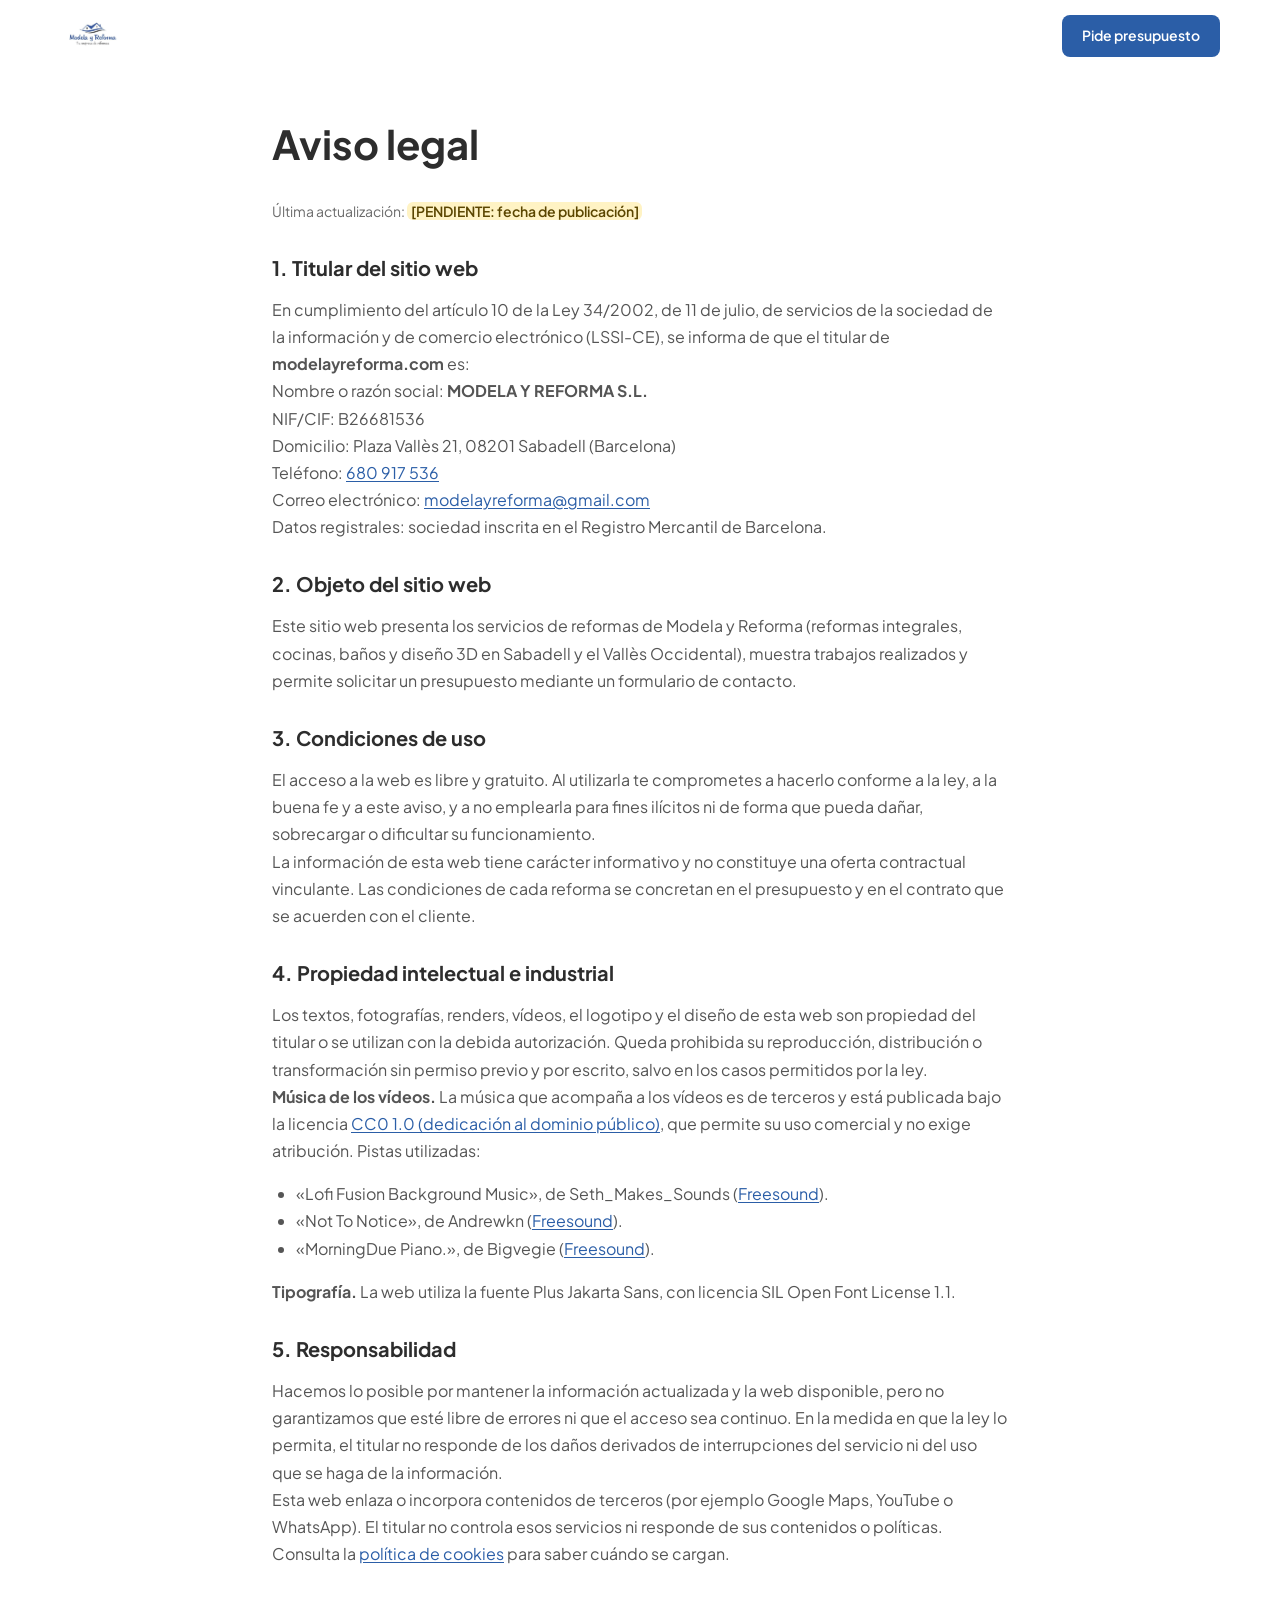
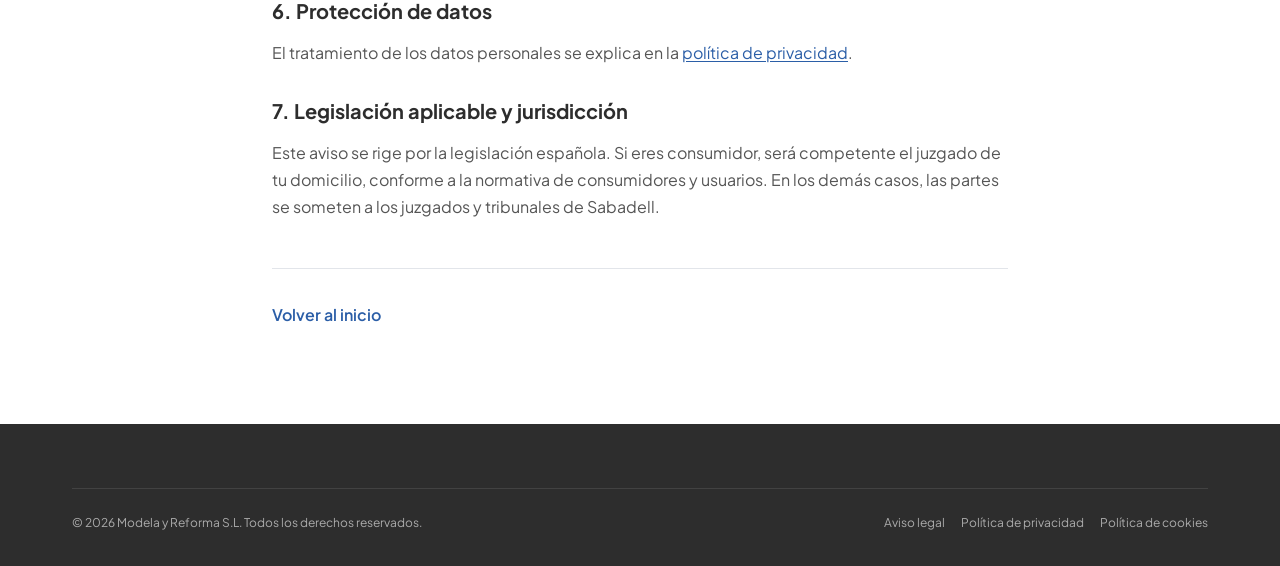
==== aviso-legal.html @ e623f75c "feat(legal): show the company name in the footer copyright © <year> Modela y Reforma S.L. on every p" ====
<!DOCTYPE html>
<html lang="es">
<head>
  <meta charset="UTF-8">
  <meta name="viewport" content="width=device-width, initial-scale=1.0">

  <!-- SECURITY -->
  <meta http-equiv="X-Content-Type-Options" content="nosniff">
  <meta name="referrer" content="strict-origin-when-cross-origin">
  <meta http-equiv="Content-Security-Policy" content="
    default-src 'self';
    script-src 'self';
    style-src 'self';
    font-src 'self';
    img-src 'self' data:;
    frame-src 'none';
    connect-src 'self';
    base-uri 'self';
  ">

  <title>Aviso legal | Modela y Reforma</title>
  <meta name="description" content="Aviso legal de modelayreforma.com: titular del sitio web, condiciones de uso, propiedad intelectual, responsabilidad y legislación aplicable.">
  <meta name="robots" content="noindex, follow">
  <link rel="canonical" href="https://modelayreforma.com/aviso-legal.html">

  <link rel="preload" href="fonts/plus-jakarta-sans-latin.woff2" as="font" type="font/woff2" crossorigin>

  <link rel="stylesheet" href="css/styles.css">
  <link rel="icon" href="favicon.ico" sizes="32x32">
</head>

<body>

  <!-- NAVIGATION -->
  <nav class="nav is-scrolled" id="main-nav" role="navigation" aria-label="Menú principal">
    <div class="nav__inner">
      <a class="nav__logo" href="index.html" aria-label="Modela y Reforma - Inicio">
        <img src="images/Logo modela.webp" alt="Modela y Reforma" width="180" height="50">
      </a>
      <ul class="nav__links" role="list">
        <li><a class="nav__link" href="index.html">Inicio</a></li>
        <li><a class="nav__link" href="index.html#nosotros">Nosotros</a></li>
        <li><a class="nav__link" href="index.html#servicios">Servicios</a></li>
        <li><a class="nav__link" href="index.html#proyectos">Proyectos</a></li>
        <!-- videos:nav:start -->
        <!-- videos:nav:end -->
        <li><a class="nav__link" href="index.html#contacto">Contacto</a></li>
      </ul>
      <a class="nav__cta" href="index.html#contacto">Pide presupuesto</a>
      <button type="button" class="nav__toggle" id="nav-toggle"
        aria-controls="nav-mobile" aria-expanded="false" aria-label="Abrir menú">
        <span></span><span></span><span></span>
      </button>
    </div>
  </nav>

  <div class="nav__mobile" id="nav-mobile" aria-hidden="true">
    <nav aria-label="Menú móvil">
      <ul class="nav__mobile-links" role="list">
        <li><a class="nav__mobile-link" href="index.html">Inicio</a></li>
        <li><a class="nav__mobile-link" href="index.html#servicios">Servicios</a></li>
        <li><a class="nav__mobile-link" href="index.html#proyectos">Proyectos</a></li>
        <!-- videos:navm:start -->
        <!-- videos:navm:end -->
        <li><a class="nav__mobile-link" href="index.html#contacto">Contacto</a></li>
      </ul>
    </nav>
  </div>

  <main>
    <article class="section section--white section--legal">
      <div class="container container--legal">
        <h1 class="section__title legal-title">Aviso legal</h1>

        <p class="legal-updated">
          Última actualización: <mark class="legal-pending">[PENDIENTE: fecha de publicación]</mark>
        </p>

        <h2 class="legal-title-2">1. Titular del sitio web</h2>
        <p>
          En cumplimiento del artículo 10 de la Ley 34/2002, de 11 de julio, de servicios de la sociedad de la
          información y de comercio electrónico (LSSI-CE), se informa de que el titular de
          <strong>modelayreforma.com</strong> es:
        </p>
        <p>
          Nombre o razón social: <strong>MODELA Y REFORMA S.L.</strong><br>
          NIF/CIF: B26681536<br>
          Domicilio: Plaza Vallès 21, 08201 Sabadell (Barcelona)<br>
          Teléfono: <a href="tel:+34680917536">680 917 536</a><br>
          Correo electrónico: <a href="mailto:modelayreforma@gmail.com">modelayreforma@gmail.com</a><br>
          Datos registrales: sociedad inscrita en el Registro Mercantil de Barcelona.
        </p>

        <h2 class="legal-title-2">2. Objeto del sitio web</h2>
        <p>
          Este sitio web presenta los servicios de reformas de Modela y Reforma (reformas integrales, cocinas,
          baños y diseño 3D en Sabadell y el Vallès Occidental), muestra trabajos realizados y permite solicitar
          un presupuesto mediante un formulario de contacto.
        </p>

        <h2 class="legal-title-2">3. Condiciones de uso</h2>
        <p>
          El acceso a la web es libre y gratuito. Al utilizarla te comprometes a hacerlo conforme a la ley, a la
          buena fe y a este aviso, y a no emplearla para fines ilícitos ni de forma que pueda dañar, sobrecargar
          o dificultar su funcionamiento.
        </p>
        <p>
          La información de esta web tiene carácter informativo y no constituye una oferta contractual vinculante.
          Las condiciones de cada reforma se concretan en el presupuesto y en el contrato que se acuerden con el
          cliente.
        </p>

        <h2 class="legal-title-2">4. Propiedad intelectual e industrial</h2>
        <p>
          Los textos, fotografías, renders, vídeos, el logotipo y el diseño de esta web son propiedad del titular
          o se utilizan con la debida autorización. Queda prohibida su reproducción, distribución o transformación
          sin permiso previo y por escrito, salvo en los casos permitidos por la ley.
        </p>
        <p>
          <strong>Música de los vídeos.</strong> La música que acompaña a los vídeos es de terceros y está publicada
          bajo la licencia <a href="https://creativecommons.org/publicdomain/zero/1.0/deed.es" target="_blank" rel="noopener noreferrer">CC0 1.0 (dedicación al dominio público)</a>,
          que permite su uso comercial y no exige atribución. Pistas utilizadas:
        </p>
        <ul class="legal-list">
          <li>«Lofi Fusion Background Music», de Seth_Makes_Sounds (<a href="https://freesound.org/s/655516/" target="_blank" rel="noopener noreferrer">Freesound</a>).</li>
          <li>«Not To Notice», de Andrewkn (<a href="https://freesound.org/s/504540/" target="_blank" rel="noopener noreferrer">Freesound</a>).</li>
          <li>«MorningDue Piano.», de Bigvegie (<a href="https://freesound.org/s/582038/" target="_blank" rel="noopener noreferrer">Freesound</a>).</li>
        </ul>
        <p>
          <strong>Tipografía.</strong> La web utiliza la fuente Plus Jakarta Sans, con licencia SIL Open Font License 1.1.
        </p>

        <h2 class="legal-title-2">5. Responsabilidad</h2>
        <p>
          Hacemos lo posible por mantener la información actualizada y la web disponible, pero no garantizamos
          que esté libre de errores ni que el acceso sea continuo. En la medida en que la ley lo permita, el titular
          no responde de los daños derivados de interrupciones del servicio ni del uso que se haga de la información.
        </p>
        <p>
          Esta web enlaza o incorpora contenidos de terceros (por ejemplo Google Maps, YouTube o WhatsApp). El
          titular no controla esos servicios ni responde de sus contenidos o políticas. Consulta la
          <a href="politica-cookies.html">política de cookies</a> para saber cuándo se cargan.
        </p>

        <h2 class="legal-title-2">6. Protección de datos</h2>
        <p>
          El tratamiento de los datos personales se explica en la
          <a href="privacidad.html">política de privacidad</a>.
        </p>

        <h2 class="legal-title-2">7. Legislación aplicable y jurisdicción</h2>
        <p>
          Este aviso se rige por la legislación española. Si eres consumidor, será competente el juzgado de tu
          domicilio, conforme a la normativa de consumidores y usuarios. En los demás casos, las partes se
          someten a los juzgados y tribunales de Sabadell.
        </p>

        <div class="legal-back">
          <a class="legal-back__link" href="index.html">Volver al inicio</a>
        </div>
      </div>
    </article>
  </main>

  <!-- FOOTER -->
  <footer class="footer" role="contentinfo">
    <div class="container">
      <div class="footer__bottom footer__bottom--plain">
        <p class="footer__copy">&copy; <span id="footer-year"></span> Modela y Reforma S.L. Todos los derechos reservados.</p>
        <nav class="footer__bottom-links" aria-label="Links legales">
          <a class="footer__bottom-link" href="aviso-legal.html">Aviso legal</a>
          <a class="footer__bottom-link" href="privacidad.html">Política de privacidad</a>
          <a class="footer__bottom-link" href="politica-cookies.html">Política de cookies</a>
        </nav>
      </div>
    </div>
  </footer>

  <script src="js/main.js" defer></script>
</body>
</html>
---- css/styles.css ----
/* =============================================================
   MODELA Y REFORMA — styles.css
   Mobile-first responsive design
   ============================================================= */

/* =============================================================
   FONTS — Plus Jakarta Sans (SIL OFL 1.1, see fonts/OFL.txt)
   Self-hosted variable font, latin subset (covers Spanish and
   Catalan text). Weights used by the site: 400-800.
   ============================================================= */
@font-face {
  font-family: 'Plus Jakarta Sans';
  font-style: normal;
  font-weight: 200 800;
  font-display: swap;
  src: url('../fonts/plus-jakarta-sans-latin.woff2') format('woff2');
  unicode-range: U+0000-00FF, U+0131, U+0152-0153, U+02BB-02BC, U+02C6, U+02DA, U+02DC, U+0304, U+0308, U+0329, U+2000-206F, U+20AC, U+2122, U+2191, U+2193, U+2212, U+2215, U+FEFF, U+FFFD;
}

/* =============================================================
   CSS CUSTOM PROPERTIES
   ============================================================= */
:root {
  /* Brand colors */
  --color-primary: #2B5EA7;
  --color-primary-dark: #1A3A6B;
  --color-primary-light: #5B9BD5;
  --color-accent: #D4A843;

  /* Neutrals */
  --color-dark: #2D2D2D;
  --color-body: #555555;
  --color-muted: #6B6B6B;
  --color-border: #E2E5EA;
  --color-light: #F7F8FA;
  --color-white: #FFFFFF;

  /* Feedback */
  --color-success: #16A34A;
  --color-error: #DC2626;

  /* Typography */
  --font-family: 'Plus Jakarta Sans', -apple-system, BlinkMacSystemFont, 'Segoe UI', sans-serif;
  --font-size-xs: 0.75rem;
  --font-size-sm: 0.875rem;
  --font-size-base: 1rem;
  --font-size-lg: 1.125rem;
  --font-size-xl: 1.25rem;
  --font-size-2xl: 1.5rem;
  --font-size-3xl: 2rem;
  --font-size-4xl: 2.5rem;
  --font-size-5xl: 3.25rem;

  /* Spacing */
  --space-1: 0.25rem;
  --space-2: 0.5rem;
  --space-3: 0.75rem;
  --space-4: 1rem;
  --space-5: 1.25rem;
  --space-6: 1.5rem;
  --space-8: 2rem;
  --space-10: 2.5rem;
  --space-12: 3rem;
  --space-16: 4rem;
  --space-20: 5rem;
  --space-24: 6rem;

  /* Misc */
  --radius-sm: 0.375rem;
  --radius-md: 0.5rem;
  --radius-lg: 0.75rem;
  --radius-xl: 1rem;
  --radius-full: 9999px;
  --shadow-sm: 0 1px 3px rgba(0,0,0,0.08);
  --shadow-md: 0 4px 12px rgba(0,0,0,0.1);
  --shadow-lg: 0 8px 30px rgba(0,0,0,0.12);
  --shadow-xl: 0 16px 48px rgba(0,0,0,0.15);
  --transition: 0.3s ease;
  --transition-slow: 0.5s ease;
  --nav-height: 72px;
}

/* =============================================================
   RESET & BASE
   ============================================================= */
*, *::before, *::after {
  box-sizing: border-box;
  margin: 0;
  padding: 0;
}

html {
  scroll-behavior: smooth;
  scroll-padding-top: var(--nav-height);
  -webkit-text-size-adjust: 100%;
}

body {
  font-family: var(--font-family);
  font-size: var(--font-size-base);
  line-height: 1.7;
  color: var(--color-body);
  background: var(--color-white);
  -webkit-font-smoothing: antialiased;
  -moz-osx-font-smoothing: grayscale;
  overflow-x: hidden;
}

img {
  max-width: 100%;
  height: auto;
  display: block;
}

a {
  color: var(--color-primary);
  text-decoration: none;
  transition: color var(--transition);
}

a:hover { color: var(--color-primary-dark); }

a:focus-visible,
button:focus-visible,
input:focus-visible,
select:focus-visible,
textarea:focus-visible {
  outline: 2px solid var(--color-primary);
  outline-offset: 2px;
}

ul { list-style: none; }

h1, h2, h3, h4, h5, h6 {
  color: var(--color-dark);
  line-height: 1.2;
  font-weight: 700;
}

/* =============================================================
   UTILITY / LAYOUT
   ============================================================= */
.container {
  width: 100%;
  max-width: 1200px;
  margin: 0 auto;
  padding: 0 var(--space-5);
}

.section {
  padding: var(--space-16) 0;
}

.section--white { background: var(--color-white); }
.section--light { background: var(--color-light); }

.section--dark {
  background: linear-gradient(135deg, var(--color-primary-dark) 0%, var(--color-primary) 100%);
  color: var(--color-white);
}

.section__header {
  text-align: center;
  max-width: 640px;
  margin: 0 auto var(--space-12);
}

.section__label {
  display: inline-block;
  font-size: var(--font-size-sm);
  font-weight: 700;
  text-transform: uppercase;
  letter-spacing: 0.1em;
  color: var(--color-primary);
  margin-bottom: var(--space-3);
}

.section__label--light { color: var(--color-primary-light); }

.section__title {
  font-size: var(--font-size-3xl);
  margin-bottom: var(--space-4);
}

.section__title--light { color: var(--color-white); }

.section__subtitle {
  font-size: var(--font-size-lg);
  color: var(--color-muted);
  line-height: 1.6;
}

.section__subtitle--light { color: rgba(255,255,255,0.8); }

/* =============================================================
   BUTTONS
   ============================================================= */
.btn {
  display: inline-flex;
  align-items: center;
  gap: var(--space-2);
  font-family: var(--font-family);
  font-size: var(--font-size-sm);
  font-weight: 600;
  padding: 0.75rem 1.5rem;
  border-radius: var(--radius-md);
  border: 2px solid transparent;
  cursor: pointer;
  transition: all var(--transition);
  text-align: center;
  white-space: nowrap;
}

.btn--primary {
  background: var(--color-primary);
  color: var(--color-white);
  border-color: var(--color-primary);
}

.btn--primary:hover {
  background: var(--color-primary-dark);
  border-color: var(--color-primary-dark);
  color: var(--color-white);
  transform: translateY(-2px);
  box-shadow: var(--shadow-md);
}

.btn--outline-white {
  background: transparent;
  color: var(--color-white);
  border-color: rgba(255,255,255,0.4);
}

.btn--outline-white:hover {
  background: var(--color-white);
  color: var(--color-primary-dark);
  border-color: var(--color-white);
  transform: translateY(-2px);
}

.btn--white {
  background: var(--color-white);
  color: var(--color-primary-dark);
  border-color: var(--color-white);
}

.btn--white:hover {
  background: var(--color-light);
  transform: translateY(-2px);
  box-shadow: var(--shadow-md);
  color: var(--color-primary-dark);
}

.btn--lg {
  padding: 1rem 2rem;
  font-size: var(--font-size-base);
}

/* =============================================================
   NAVIGATION
   ============================================================= */
.nav {
  position: fixed;
  top: 0;
  left: 0;
  right: 0;
  z-index: 1000;
  height: var(--nav-height);
  transition: all var(--transition);
  background: transparent;
}

.nav.is-scrolled {
  background: rgba(255,255,255,0.97);
  backdrop-filter: blur(12px);
  box-shadow: var(--shadow-sm);
}

.nav__inner {
  display: flex;
  align-items: center;
  justify-content: space-between;
  height: 100%;
  max-width: 1200px;
  margin: 0 auto;
  padding: 0 var(--space-5);
}

.nav__logo img {
  height: 44px;
  width: auto;
  transition: var(--transition);
}

.nav__links {
  display: none;
  align-items: center;
  gap: var(--space-1);
}

.nav__link {
  font-size: var(--font-size-sm);
  font-weight: 500;
  color: var(--color-white);
  padding: var(--space-2) var(--space-3);
  border-radius: var(--radius-sm);
  transition: all var(--transition);
}

.nav.is-scrolled .nav__link { color: var(--color-body); }
.nav__link:hover { color: var(--color-primary); background: rgba(43,94,167,0.08); }
.nav.is-scrolled .nav__link:hover { color: var(--color-primary); }

.nav__cta {
  display: none;
  font-size: var(--font-size-sm);
  font-weight: 600;
  padding: 0.6rem 1.25rem;
  border-radius: var(--radius-md);
  background: var(--color-primary);
  color: var(--color-white);
  transition: all var(--transition);
}

.nav__cta:hover {
  background: var(--color-primary-dark);
  color: var(--color-white);
  transform: translateY(-1px);
}

/* Hamburger */
.nav__toggle {
  display: flex;
  flex-direction: column;
  justify-content: center;
  align-items: center;
  gap: 5px;
  width: 40px;
  height: 40px;
  background: none;
  border: none;
  cursor: pointer;
  padding: 0;
  z-index: 1001;
}

.nav__toggle span {
  display: block;
  width: 24px;
  height: 2px;
  background: var(--color-white);
  border-radius: 2px;
  transition: all var(--transition);
}

.nav.is-scrolled .nav__toggle span { background: var(--color-dark); }

.nav__toggle.is-active span:nth-child(1) {
  transform: rotate(45deg) translate(5px, 5px);
}

.nav__toggle.is-active span:nth-child(2) { opacity: 0; }

.nav__toggle.is-active span:nth-child(3) {
  transform: rotate(-45deg) translate(5px, -5px);
}

/* Mobile nav overlay */
.nav__mobile {
  position: fixed;
  top: 0;
  left: 0;
  right: 0;
  bottom: 0;
  z-index: 999;
  background: rgba(255,255,255,0.98);
  backdrop-filter: blur(16px);
  display: flex;
  align-items: center;
  justify-content: center;
  opacity: 0;
  visibility: hidden;
  transition: all var(--transition);
}

.nav__mobile.is-open {
  opacity: 1;
  visibility: visible;
}

.nav__mobile-links {
  text-align: center;
  margin-bottom: var(--space-8);
}

.nav__mobile-link {
  display: block;
  font-size: var(--font-size-2xl);
  font-weight: 600;
  color: var(--color-dark);
  padding: var(--space-3) 0;
  transition: color var(--transition);
}

.nav__mobile-link:hover { color: var(--color-primary); }

/* =============================================================
   HERO
   ============================================================= */
.hero {
  position: relative;
  min-height: 100vh;
  display: flex;
  align-items: center;
  overflow: hidden;
}

.hero__bg {
  position: absolute;
  inset: 0;
}

.hero__bg img {
  width: 100%;
  height: 100%;
  object-fit: cover;
  object-position: center;
}

.hero__overlay {
  position: absolute;
  inset: 0;
  background: linear-gradient(
    135deg,
    rgba(26,58,107,0.85) 0%,
    rgba(43,94,167,0.6) 50%,
    rgba(0,0,0,0.4) 100%
  );
}

.hero__content {
  position: relative;
  z-index: 2;
  padding-top: calc(var(--nav-height) + var(--space-8));
  padding-bottom: var(--space-12);
}

.hero__label {
  display: inline-block;
  font-size: var(--font-size-sm);
  font-weight: 600;
  text-transform: uppercase;
  letter-spacing: 0.15em;
  color: var(--color-primary-light);
  margin-bottom: var(--space-4);
  padding: var(--space-2) var(--space-4);
  border: 1px solid rgba(91,155,213,0.4);
  border-radius: var(--radius-full);
  background: rgba(91,155,213,0.1);
}

.hero__title {
  font-size: var(--font-size-4xl);
  font-weight: 800;
  color: var(--color-white);
  margin-bottom: var(--space-6);
  line-height: 1.15;
}

.hero__title--accent {
  color: var(--color-primary-light);
}

.hero__desc {
  font-size: var(--font-size-lg);
  color: rgba(255,255,255,0.85);
  max-width: 560px;
  margin-bottom: var(--space-8);
  line-height: 1.6;
}

.hero__actions {
  display: flex;
  flex-wrap: wrap;
  gap: var(--space-4);
}

.hero__scroll {
  position: absolute;
  bottom: var(--space-8);
  left: 50%;
  transform: translateX(-50%);
  display: flex;
  flex-direction: column;
  align-items: center;
  gap: var(--space-2);
  color: rgba(255,255,255,0.5);
  font-size: var(--font-size-xs);
  text-transform: uppercase;
  letter-spacing: 0.2em;
  display: none;
}

.hero__scroll-line {
  width: 1px;
  height: 40px;
  background: linear-gradient(to bottom, rgba(255,255,255,0.5), transparent);
  animation: scrollLine 1.5s ease-in-out infinite;
}

@keyframes scrollLine {
  0%, 100% { opacity: 0.3; transform: scaleY(0.5); }
  50% { opacity: 1; transform: scaleY(1); }
}

/* =============================================================
   STATS
   ============================================================= */
.stats {
  background: var(--color-white);
  padding: var(--space-12) 0;
  border-bottom: 1px solid var(--color-border);
}

.stats__grid {
  display: grid;
  grid-template-columns: repeat(2, 1fr);
  gap: var(--space-8);
  text-align: center;
}

.stats__item {
  padding: var(--space-4);
}

.stats__number {
  font-size: var(--font-size-4xl);
  font-weight: 800;
  color: var(--color-primary);
  line-height: 1;
}

.stats__plus {
  font-size: var(--font-size-2xl);
  font-weight: 800;
  color: var(--color-primary);
}

.stats__label {
  display: block;
  font-size: var(--font-size-sm);
  color: var(--color-muted);
  margin-top: var(--space-2);
  font-weight: 500;
}

/* =============================================================
   ABOUT
   ============================================================= */
.about__grid {
  display: grid;
  gap: var(--space-12);
}

.about__image {
  position: relative;
  border-radius: var(--radius-xl);
  overflow: hidden;
  box-shadow: var(--shadow-lg);
}

.about__image img {
  width: 100%;
  height: 100%;
  object-fit: cover;
  min-height: 300px;
}

.about__image-badge {
  position: absolute;
  bottom: var(--space-6);
  right: var(--space-6);
  background: var(--color-primary);
  color: var(--color-white);
  padding: var(--space-4) var(--space-5);
  border-radius: var(--radius-lg);
  text-align: center;
  box-shadow: var(--shadow-lg);
}

.about__badge-number {
  display: block;
  font-size: var(--font-size-3xl);
  font-weight: 800;
  line-height: 1;
}

.about__badge-text {
  font-size: var(--font-size-sm);
  font-weight: 500;
  text-transform: uppercase;
  letter-spacing: 0.05em;
}

.about__text {
  font-size: var(--font-size-base);
  margin-bottom: var(--space-4);
  line-height: 1.8;
}

.about__features {
  margin: var(--space-6) 0 var(--space-8);
  display: grid;
  gap: var(--space-3);
}

.about__feature {
  display: flex;
  align-items: center;
  gap: var(--space-3);
  font-weight: 500;
  color: var(--color-dark);
}

.about__feature svg {
  color: var(--color-success);
  flex-shrink: 0;
}

/* =============================================================
   SERVICES
   ============================================================= */
.services__grid {
  display: grid;
  gap: var(--space-6);
}

.service-card {
  background: var(--color-white);
  padding: var(--space-8);
  border-radius: var(--radius-xl);
  box-shadow: var(--shadow-sm);
  border: 1px solid var(--color-border);
  transition: all var(--transition);
  display: flex;
  flex-direction: column;
}

.service-card:hover {
  transform: translateY(-4px);
  box-shadow: var(--shadow-lg);
  border-color: var(--color-primary-light);
}

.service-card__icon {
  width: 56px;
  height: 56px;
  border-radius: var(--radius-lg);
  background: linear-gradient(135deg, rgba(43,94,167,0.08), rgba(91,155,213,0.12));
  display: flex;
  align-items: center;
  justify-content: center;
  color: var(--color-primary);
  margin-bottom: var(--space-5);
  transition: all var(--transition);
}

.service-card:hover .service-card__icon {
  background: var(--color-primary);
  color: var(--color-white);
}

.service-card__title {
  font-size: var(--font-size-xl);
  margin-bottom: var(--space-3);
}

.service-card__desc {
  font-size: var(--font-size-sm);
  color: var(--color-body);
  flex-grow: 1;
  margin-bottom: var(--space-5);
}

.service-card__link {
  display: inline-flex;
  align-items: center;
  gap: var(--space-2);
  font-size: var(--font-size-sm);
  font-weight: 600;
  color: var(--color-primary);
  transition: all var(--transition);
}

.service-card__link:hover {
  gap: var(--space-3);
  color: var(--color-primary-dark);
}

/* =============================================================
   GALLERY
   ============================================================= */
.gallery__filters {
  display: flex;
  flex-wrap: wrap;
  justify-content: center;
  gap: var(--space-2);
  margin-bottom: var(--space-10);
}

.gallery__filter {
  font-family: var(--font-family);
  font-size: var(--font-size-sm);
  font-weight: 500;
  padding: 0.5rem 1.25rem;
  border: 1px solid var(--color-border);
  border-radius: var(--radius-full);
  background: var(--color-white);
  color: var(--color-body);
  cursor: pointer;
  transition: all var(--transition);
}

.gallery__filter:hover {
  border-color: var(--color-primary);
  color: var(--color-primary);
}

.gallery__filter.is-active {
  background: var(--color-primary);
  color: var(--color-white);
  border-color: var(--color-primary);
}

.gallery__grid {
  display: grid;
  grid-template-columns: repeat(auto-fill, minmax(280px, 1fr));
  gap: var(--space-4);
}

.gallery__item {
  position: relative;
  border-radius: var(--radius-lg);
  overflow: hidden;
  cursor: pointer;
  aspect-ratio: 4/3;
  transition: all var(--transition-slow);
}

.gallery__item.is-hidden {
  display: none;
}

.gallery__item img {
  width: 100%;
  height: 100%;
  object-fit: cover;
  transition: transform var(--transition-slow);
}

.gallery__item:hover img {
  transform: scale(1.05);
}

.gallery__overlay {
  position: absolute;
  inset: 0;
  background: linear-gradient(to top, rgba(26,58,107,0.8) 0%, transparent 60%);
  display: flex;
  flex-direction: column;
  justify-content: flex-end;
  padding: var(--space-5);
  opacity: 0;
  transition: opacity var(--transition);
}

.gallery__item:hover .gallery__overlay { opacity: 1; }

.gallery__project {
  font-weight: 700;
  color: var(--color-white);
  font-size: var(--font-size-base);
}

.gallery__category {
  font-size: var(--font-size-sm);
  color: rgba(255,255,255,0.7);
}

/* =============================================================
   LIGHTBOX
   ============================================================= */
.lightbox {
  position: fixed;
  inset: 0;
  z-index: 10000;
  background: rgba(0,0,0,0.92);
  backdrop-filter: blur(8px);
  display: flex;
  align-items: center;
  justify-content: center;
  opacity: 0;
  visibility: hidden;
  transition: all var(--transition);
}

.lightbox[hidden] {
  display: none;
}

.lightbox.is-open {
  opacity: 1;
  visibility: visible;
  display: flex;
}

.lightbox__close {
  position: absolute;
  top: var(--space-5);
  right: var(--space-5);
  background: none;
  border: none;
  color: var(--color-white);
  cursor: pointer;
  padding: var(--space-2);
  opacity: 0.7;
  transition: opacity var(--transition);
  z-index: 10001;
}

.lightbox__close:hover { opacity: 1; }

.lightbox__nav {
  position: absolute;
  top: 50%;
  transform: translateY(-50%);
  background: rgba(255,255,255,0.1);
  border: none;
  color: var(--color-white);
  cursor: pointer;
  padding: var(--space-4);
  border-radius: var(--radius-full);
  transition: all var(--transition);
  z-index: 10001;
}

.lightbox__nav:hover { background: rgba(255,255,255,0.2); }
.lightbox__nav--prev { left: var(--space-4); }
.lightbox__nav--next { right: var(--space-4); }

.lightbox__content {
  max-width: 90vw;
  max-height: 80vh;
  display: flex;
  align-items: center;
  justify-content: center;
}

.lightbox__img {
  max-width: 100%;
  max-height: 80vh;
  object-fit: contain;
  border-radius: var(--radius-md);
}

.lightbox__caption {
  position: absolute;
  bottom: var(--space-8);
  left: 50%;
  transform: translateX(-50%);
  color: rgba(255,255,255,0.7);
  font-size: var(--font-size-sm);
  text-align: center;
  max-width: 80%;
}

/* =============================================================
   PROCESS
   ============================================================= */
.process__grid {
  display: grid;
  gap: var(--space-8);
}

.process__item {
  text-align: center;
  position: relative;
}

.process__number {
  font-size: var(--font-size-xs);
  font-weight: 800;
  color: var(--color-primary-light);
  letter-spacing: 0.1em;
  margin-bottom: var(--space-3);
}

.process__icon {
  width: 64px;
  height: 64px;
  border-radius: var(--radius-full);
  background: rgba(255,255,255,0.1);
  display: flex;
  align-items: center;
  justify-content: center;
  margin: 0 auto var(--space-5);
  color: var(--color-white);
  border: 2px solid rgba(255,255,255,0.2);
  transition: all var(--transition);
}

.process__item:hover .process__icon {
  background: var(--color-white);
  color: var(--color-primary);
  transform: scale(1.05);
}

.process__title {
  color: var(--color-white);
  font-size: var(--font-size-xl);
  margin-bottom: var(--space-3);
}

.process__desc {
  color: rgba(255,255,255,0.75);
  font-size: var(--font-size-sm);
  line-height: 1.7;
  max-width: 280px;
  margin: 0 auto;
}

/* =============================================================
   TESTIMONIALS
   ============================================================= */
.testimonials__grid {
  display: grid;
  gap: var(--space-6);
}

.testimonial {
  background: var(--color-light);
  padding: var(--space-8);
  border-radius: var(--radius-xl);
  transition: all var(--transition);
  border: 1px solid transparent;
}

.testimonial:hover {
  border-color: var(--color-primary-light);
  box-shadow: var(--shadow-md);
}

.testimonial__stars {
  display: flex;
  gap: 2px;
  color: var(--color-accent);
  margin-bottom: var(--space-4);
}

.testimonial__text {
  font-size: var(--font-size-base);
  font-style: normal;
  line-height: 1.8;
  color: var(--color-body);
  margin-bottom: var(--space-6);
}

.testimonial__author {
  display: flex;
  align-items: center;
  gap: var(--space-3);
}

.testimonial__avatar {
  width: 44px;
  height: 44px;
  border-radius: var(--radius-full);
  background: var(--color-primary);
  color: var(--color-white);
  display: flex;
  align-items: center;
  justify-content: center;
  font-weight: 700;
  font-size: var(--font-size-sm);
}

.testimonial__name {
  display: block;
  font-weight: 600;
  font-style: normal;
  color: var(--color-dark);
  font-size: var(--font-size-sm);
}

.testimonial__location {
  font-size: var(--font-size-xs);
  color: var(--color-muted);
}

/* =============================================================
   CONTACT
   ============================================================= */
.contact__cards {
  display: grid;
  grid-template-columns: repeat(auto-fit, minmax(220px, 1fr));
  gap: var(--space-4);
  margin-bottom: var(--space-12);
}

.contact-item {
  display: flex;
  align-items: center;
  gap: var(--space-4);
  background: var(--color-white);
  padding: var(--space-5);
  border-radius: var(--radius-lg);
  box-shadow: var(--shadow-sm);
  border: 1px solid var(--color-border);
  transition: all var(--transition);
}

.contact-item:hover {
  box-shadow: var(--shadow-md);
  border-color: var(--color-primary-light);
}

.contact-item__icon {
  width: 44px;
  height: 44px;
  border-radius: var(--radius-md);
  background: linear-gradient(135deg, rgba(43,94,167,0.08), rgba(91,155,213,0.12));
  display: flex;
  align-items: center;
  justify-content: center;
  color: var(--color-primary);
  flex-shrink: 0;
}

.contact-item__label {
  font-size: var(--font-size-xs);
  color: var(--color-muted);
  text-transform: uppercase;
  letter-spacing: 0.05em;
  font-weight: 500;
}

.contact-item__value {
  font-weight: 600;
  color: var(--color-dark);
  font-size: var(--font-size-sm);
}

.contact-item__value a { color: var(--color-dark); }
.contact-item__value a:hover { color: var(--color-primary); }

.contacto-grid {
  display: grid;
  gap: var(--space-10);
}

/* Form */
.form-wrapper {
  background: var(--color-white);
  padding: var(--space-8);
  border-radius: var(--radius-xl);
  box-shadow: var(--shadow-md);
  border: 1px solid var(--color-border);
}

.form__title {
  font-size: var(--font-size-2xl);
  margin-bottom: var(--space-2);
}

.form__subtitle {
  color: var(--color-muted);
  font-size: var(--font-size-sm);
  margin-bottom: var(--space-6);
}

.form__grid {
  display: grid;
  gap: var(--space-5);
}

.form__group { display: flex; flex-direction: column; }
.form__group--full { grid-column: 1 / -1; }

.form__label {
  font-size: var(--font-size-sm);
  font-weight: 600;
  color: var(--color-dark);
  margin-bottom: var(--space-2);
}

.form__input,
.form__select,
.form__textarea {
  font-family: var(--font-family);
  font-size: var(--font-size-base);
  padding: 0.75rem 1rem;
  border: 1.5px solid var(--color-border);
  border-radius: var(--radius-md);
  background: var(--color-white);
  color: var(--color-dark);
  transition: border-color var(--transition), box-shadow var(--transition);
  width: 100%;
}

.form__input:focus,
.form__select:focus,
.form__textarea:focus {
  border-color: var(--color-primary);
  box-shadow: 0 0 0 3px rgba(43,94,167,0.12);
  outline: none;
}

.form__textarea { resize: vertical; min-height: 120px; }

.form__select {
  appearance: none;
  background-image: url("data:image/svg+xml,%3Csvg xmlns='http://www.w3.org/2000/svg' width='12' height='12' viewBox='0 0 24 24' fill='none' stroke='%23888' stroke-width='2'%3E%3Cpolyline points='6 9 12 15 18 9'/%3E%3C/svg%3E");
  background-repeat: no-repeat;
  background-position: right 1rem center;
  padding-right: 2.5rem;
}

.form__checkbox-group {
  display: flex;
  align-items: flex-start;
  gap: var(--space-3);
}

.form__checkbox {
  width: 24px;
  height: 24px;
  margin-top: 0;
  flex-shrink: 0;
  accent-color: var(--color-primary);
}

.form__checkbox-label {
  font-size: var(--font-size-sm);
  color: var(--color-body);
  line-height: 1.5;
}

.form__checkbox-label a {
  color: var(--color-primary);
  text-decoration: underline;
}

.form__error {
  font-size: var(--font-size-sm);
  font-weight: 600;
  color: var(--color-error);
  margin-top: var(--space-1);
  display: none;
}

.form__error.is-visible { display: block; }

/* First information layer next to the consent checkbox (RGPD art. 13) */
.form__legal {
  padding: var(--space-4);
  border-radius: var(--radius-md);
  background: var(--color-light);
  font-size: var(--font-size-sm);
  line-height: 1.5;
  color: var(--color-body);
}

.form__legal a { text-decoration: underline; text-underline-offset: 2px; }

.form__submit {
  display: inline-flex;
  align-items: center;
  justify-content: center;
  gap: var(--space-2);
  width: 100%;
  font-family: var(--font-family);
  font-size: var(--font-size-base);
  font-weight: 600;
  padding: 0.875rem 2rem;
  border: none;
  border-radius: var(--radius-md);
  background: var(--color-primary);
  color: var(--color-white);
  cursor: pointer;
  transition: all var(--transition);
}

.form__submit:hover {
  background: var(--color-primary-dark);
  transform: translateY(-1px);
  box-shadow: var(--shadow-md);
}

.form__submit.is-loading .btn-text { opacity: 0; }
.form__submit.is-loading .spinner { display: block; }

.spinner {
  display: none;
  width: 20px;
  height: 20px;
  border: 2px solid rgba(255,255,255,0.3);
  border-top-color: var(--color-white);
  border-radius: 50%;
  animation: spin 0.6s linear infinite;
  position: absolute;
}

@keyframes spin { to { transform: rotate(360deg); } }

.btn-text {
  display: inline-flex;
  align-items: center;
  gap: var(--space-2);
}

.form__honeypot {
  position: absolute;
  left: -9999px;
  height: 0;
  overflow: hidden;
  opacity: 0;
}

.form__feedback {
  display: flex;
  align-items: center;
  gap: var(--space-3);
  padding: var(--space-4);
  border-radius: var(--radius-md);
  font-size: var(--font-size-sm);
  margin-top: var(--space-4);
  opacity: 0;
  transform: translateY(8px);
  transition: all var(--transition);
}

.form__feedback.is-visible {
  opacity: 1;
  transform: translateY(0);
}

.form__feedback--success {
  background: rgba(22,163,74,0.08);
  color: var(--color-success);
  border: 1px solid rgba(22,163,74,0.2);
}

.form__feedback--error {
  background: rgba(220,38,38,0.08);
  color: var(--color-error);
  border: 1px solid rgba(220,38,38,0.2);
}

/* Map */
.map-wrapper {
  border-radius: var(--radius-xl);
  overflow: hidden;
  box-shadow: var(--shadow-md);
  border: 1px solid var(--color-border);
}

.map-wrapper iframe {
  display: block;
  border: 0;
  width: 100%;
  min-height: 300px;
}

.tag {
  display: inline-block;
  font-size: var(--font-size-xs);
  font-weight: 600;
  padding: 0.3rem 0.75rem;
  border-radius: var(--radius-full);
  background: rgba(43,94,167,0.08);
  color: var(--color-primary);
}

/* =============================================================
   COMPONENTS MOVED FROM INLINE STYLES
   The CSP (style-src without 'unsafe-inline') blocks style="..."
   attributes, so these live here as classes.
   ============================================================= */
.btn--block { width: 100%; justify-content: center; }

.section.section--page-header { padding-top: calc(var(--nav-height) + var(--space-16)); }
.section.section--legal { padding-top: calc(var(--nav-height) + var(--space-12)); }
.container.container--narrow { max-width: 860px; }
.container.container--legal { max-width: 800px; }

.breadcrumb {
  margin-bottom: var(--space-6);
  font-size: var(--font-size-sm);
  color: var(--color-muted);
}

.breadcrumb a,
.about__text a,
.section__subtitle a,
.section--legal p a,
.section--legal li a {
  text-decoration: underline;
  text-underline-offset: 2px;
}

.content-title { margin: var(--space-12) 0 var(--space-6); }
.content-title--first { margin-bottom: var(--space-6); }

.link-row {
  display: flex;
  gap: var(--space-4);
  flex-wrap: wrap;
  justify-content: center;
}

.text-body { color: var(--color-body); }
.form__required { color: var(--color-error); }
.footer__bottom--plain { border-top: none; padding-top: 0; }

/* Zone / map block (home) */
.zone-intro { margin-bottom: var(--space-6); }
.zone-title {
  font-size: var(--font-size-2xl);
  margin-bottom: var(--space-2);
  color: var(--color-dark);
}
.tag-list {
  margin-top: var(--space-6);
  display: flex;
  flex-wrap: wrap;
  gap: var(--space-2);
}

/* FAQ (home) */
.faq--narrow { max-width: 820px; margin: 0 auto; }
.faq__item {
  background: var(--color-white);
  border: 1px solid var(--color-border);
  border-radius: var(--radius-lg);
  padding: var(--space-5) var(--space-6);
  margin-bottom: var(--space-4);
  box-shadow: var(--shadow-sm);
}
.faq__question {
  cursor: pointer;
  font-weight: 600;
  color: var(--color-dark);
  font-size: var(--font-size-lg);
}
.faq__answer { margin-top: var(--space-4); color: var(--color-body); }

/* Legal pages */
.legal-title { text-align: left; margin-bottom: var(--space-8); }
.legal-title-2 {
  font-size: var(--font-size-xl);
  margin-bottom: var(--space-4);
  margin-top: var(--space-8);
}
.legal-updated {
  color: var(--color-muted);
  margin-bottom: var(--space-8);
  font-size: var(--font-size-sm);
}
.legal-list { list-style: disc; padding-left: var(--space-6); margin: var(--space-4) 0; }
/* Visible marker for legal data still to be filled in by the owner */
.legal-pending {
  background: #FFF3C4;
  color: #5B4600;
  padding: 0 0.25em;
  border-radius: var(--radius-sm);
  font-weight: 600;
}

.legal-back {
  margin-top: var(--space-12);
  padding-top: var(--space-8);
  border-top: 1px solid var(--color-border);
}
.legal-back__link {
  display: inline-flex;
  align-items: center;
  gap: var(--space-2);
  font-weight: 600;
}

/* Map facade: nothing from Google loads until the visitor clicks */
.map-facade { min-height: 400px; background-color: #EEF2F8; }
.map-facade__body {
  min-height: 400px;
  display: flex;
  flex-direction: column;
  align-items: center;
  justify-content: center;
  gap: var(--space-3);
  padding: var(--space-6);
  text-align: center;
  background-image:
    linear-gradient(rgba(43,94,167,0.08) 1px, transparent 1px),
    linear-gradient(90deg, rgba(43,94,167,0.08) 1px, transparent 1px);
  background-size: 32px 32px;
}
.map-facade__pin { color: var(--color-primary); }
.map-facade__title { font-weight: 600; color: var(--color-dark); }
.map-facade__note {
  max-width: 34ch;
  font-size: var(--font-size-sm);
  color: var(--color-body);
}
.map-facade__link {
  font-size: var(--font-size-sm);
  text-decoration: underline;
  text-underline-offset: 2px;
}
.map-facade.is-loaded { min-height: 0; background: none; }

/* Video cards + facade: the YouTube iframe is created on click (js/main.js) */
.video-grid {
  display: grid;
  gap: var(--space-6);
}

.video-card {
  display: flex;
  flex-direction: column;
  background: var(--color-white);
  border: 1px solid var(--color-border);
  border-radius: var(--radius-xl);
  box-shadow: var(--shadow-sm);
  overflow: hidden;
}

.video-facade {
  position: relative;
  aspect-ratio: 16 / 9;
  background: var(--color-dark);
}

.video-facade__thumb {
  width: 100%;
  height: 100%;
  object-fit: cover;
}

.video-facade__play {
  position: absolute;
  inset: 0;
  display: flex;
  align-items: center;
  justify-content: center;
  width: 100%;
  height: 100%;
  background: transparent;
  border: 0;
  cursor: pointer;
}

.video-facade__icon {
  display: flex;
  align-items: center;
  justify-content: center;
  width: 68px;
  height: 68px;
  border-radius: 50%;
  background: rgba(0,0,0,0.72);
  color: var(--color-white);
  transition: background var(--transition), transform var(--transition);
}

.video-facade__play:hover .video-facade__icon {
  background: var(--color-primary);
  transform: scale(1.06);
}

/* Two-tone inset ring: visible over any thumbnail */
.video-facade__play:focus-visible {
  outline: none;
  box-shadow: inset 0 0 0 3px var(--color-primary), inset 0 0 0 6px var(--color-white);
}

.video-facade iframe {
  position: absolute;
  inset: 0;
  width: 100%;
  height: 100%;
  border: 0;
}

.video-card__body {
  display: flex;
  flex: 1;
  flex-direction: column;
  gap: var(--space-2);
  padding: var(--space-5) var(--space-6) var(--space-6);
}

.video-card__note,
.video-card__meta {
  font-size: var(--font-size-sm);
  color: var(--color-muted);
}

.video-card__title { font-size: var(--font-size-lg); }

.video-card__text {
  font-size: var(--font-size-sm);
  color: var(--color-body);
}

.video-card__links {
  display: flex;
  flex-wrap: wrap;
  gap: var(--space-2) var(--space-4);
  margin-top: auto;
  padding-top: var(--space-2);
  font-size: var(--font-size-sm);
  font-weight: 600;
}

.video-card__links a { text-decoration: underline; text-underline-offset: 2px; }

/* Visually hidden, still read by screen readers */
.video-card__ext {
  position: absolute;
  width: 1px;
  height: 1px;
  overflow: hidden;
  clip-path: inset(50%);
  white-space: nowrap;
}

.video-more {
  margin-top: var(--space-10);
  text-align: center;
}

/* =============================================================
   CTA SECTION
   ============================================================= */
.cta-section {
  background: linear-gradient(135deg, var(--color-primary-dark) 0%, var(--color-primary) 100%);
  padding: var(--space-16) 0;
  text-align: center;
}

.cta__title {
  font-size: var(--font-size-3xl);
  color: var(--color-white);
  margin-bottom: var(--space-4);
}

.cta__desc {
  font-size: var(--font-size-lg);
  color: rgba(255,255,255,0.8);
  max-width: 480px;
  margin: 0 auto var(--space-8);
}

.cta__actions {
  display: flex;
  flex-wrap: wrap;
  justify-content: center;
  gap: var(--space-4);
}

/* =============================================================
   FOOTER
   ============================================================= */
.footer {
  background: var(--color-dark);
  color: rgba(255,255,255,0.7);
  padding: var(--space-16) 0 var(--space-8);
}

.footer__grid {
  display: grid;
  gap: var(--space-10);
  margin-bottom: var(--space-12);
}

.footer__logo {
  height: 44px;
  width: auto;
  margin-bottom: var(--space-4);
  border-radius: var(--radius-sm);
}

.footer__brand-desc {
  font-size: var(--font-size-sm);
  line-height: 1.7;
  max-width: 280px;
}

.footer__col-title {
  font-weight: 700;
  color: var(--color-white);
  font-size: var(--font-size-sm);
  text-transform: uppercase;
  letter-spacing: 0.05em;
  margin-bottom: var(--space-4);
}

.footer__links { display: flex; flex-direction: column; gap: var(--space-2); }

.footer__link {
  font-size: var(--font-size-sm);
  color: rgba(255,255,255,0.6);
  transition: color var(--transition);
}

.footer__link:hover { color: var(--color-white); }

.footer__contact-item {
  display: flex;
  align-items: center;
  gap: var(--space-3);
  font-size: var(--font-size-sm);
  margin-bottom: var(--space-3);
  color: rgba(255,255,255,0.6);
}

.footer__contact-item svg { flex-shrink: 0; color: var(--color-primary-light); }
.footer__contact-item a { color: rgba(255,255,255,0.6); }
.footer__contact-item a:hover { color: var(--color-white); }

.footer__bottom {
  border-top: 1px solid rgba(255,255,255,0.1);
  padding-top: var(--space-6);
  display: flex;
  flex-direction: column;
  align-items: center;
  gap: var(--space-3);
  text-align: center;
}

.footer__copy {
  font-size: var(--font-size-xs);
  color: rgba(255,255,255,0.6);
}

.footer__bottom-links { display: flex; flex-wrap: wrap; gap: var(--space-2) var(--space-4); }

.footer__bottom-link {
  font-size: var(--font-size-xs);
  color: rgba(255,255,255,0.6);
}

.footer__bottom-link:hover { color: var(--color-white); }

/* =============================================================
   WHATSAPP BUTTON
   ============================================================= */
.whatsapp-btn {
  position: fixed;
  bottom: var(--space-6);
  right: var(--space-6);
  z-index: 900;
  width: 56px;
  height: 56px;
  border-radius: var(--radius-full);
  background: #25D366;
  color: var(--color-white);
  display: flex;
  align-items: center;
  justify-content: center;
  box-shadow: 0 4px 16px rgba(37,211,102,0.4);
  transition: all var(--transition);
}

.whatsapp-btn:hover {
  transform: scale(1.1);
  box-shadow: 0 6px 24px rgba(37,211,102,0.5);
  color: var(--color-white);
}

.whatsapp-btn svg { width: 28px; height: 28px; }

/* =============================================================
   SCROLL TO TOP
   ============================================================= */
.scroll-top {
  position: fixed;
  bottom: var(--space-6);
  right: calc(var(--space-6) + 56px + var(--space-3));
  z-index: 900;
  width: 44px;
  height: 44px;
  border-radius: var(--radius-full);
  background: var(--color-primary);
  color: var(--color-white);
  border: none;
  cursor: pointer;
  display: flex;
  align-items: center;
  justify-content: center;
  opacity: 0;
  visibility: hidden;
  transform: translateY(16px);
  transition: all var(--transition);
  box-shadow: var(--shadow-md);
}

.scroll-top.is-visible {
  opacity: 1;
  visibility: visible;
  transform: translateY(0);
}

.scroll-top:hover {
  background: var(--color-primary-dark);
  transform: translateY(-2px);
}

/* =============================================================
   SCROLL ANIMATIONS
   ============================================================= */
[data-animate] {
  opacity: 0;
  transform: translateY(30px);
  transition: opacity 0.6s ease, transform 0.6s ease;
}

[data-animate="fade-down"] { transform: translateY(-30px); }
[data-animate="fade-left"] { transform: translateX(30px); }
[data-animate="fade-right"] { transform: translateX(-30px); }

[data-animate].is-visible {
  opacity: 1;
  transform: translate(0, 0);
}

/* =============================================================
   RESPONSIVE — TABLET (768px+)
   ============================================================= */
@media (min-width: 768px) {
  .video-grid { grid-template-columns: repeat(2, 1fr); }

  .section { padding: var(--space-20) 0; }

  .section__title { font-size: var(--font-size-4xl); }

  .hero__title { font-size: var(--font-size-5xl); }

  .hero__scroll { display: flex; }

  .stats__grid { grid-template-columns: repeat(4, 1fr); }

  .about__grid { grid-template-columns: 1fr 1fr; align-items: center; }

  .services__grid { grid-template-columns: repeat(2, 1fr); }

  .process__grid { grid-template-columns: repeat(2, 1fr); }

  .testimonials__grid { grid-template-columns: repeat(2, 1fr); }

  .contacto-grid { grid-template-columns: 1fr 1fr; }

  .form__grid { grid-template-columns: 1fr 1fr; }

  .footer__grid { grid-template-columns: 1.5fr 1fr 1fr 1fr; }

  .footer__bottom { flex-direction: row; justify-content: space-between; }

  .cta__title { font-size: var(--font-size-4xl); }
}

/* =============================================================
   RESPONSIVE — DESKTOP (1024px+)
   ============================================================= */
@media (min-width: 1024px) {
  .nav__links { display: flex; }
  .nav__cta { display: inline-flex; }
  .nav__toggle { display: none; }

  .section { padding: var(--space-24) 0; }

  .services__grid { grid-template-columns: repeat(3, 1fr); }

  .process__grid { grid-template-columns: repeat(4, 1fr); }

  .gallery__grid { grid-template-columns: repeat(3, 1fr); }

  .testimonials__grid { grid-template-columns: repeat(3, 1fr); }
}

/* =============================================================
   RESPONSIVE — LARGE (1280px+)
   ============================================================= */
@media (min-width: 1280px) {
  .container { padding: 0 var(--space-8); }

  .gallery__grid { grid-template-columns: repeat(4, 1fr); }
}

/* =============================================================
   PRINT STYLES
   ============================================================= */
@media print {
  .nav, .whatsapp-btn, .scroll-top, .lightbox, .hero__scroll { display: none !important; }
  .hero { min-height: auto; }
  .hero__overlay { background: rgba(0,0,0,0.3); }
  body { color: #000; }
  .section--dark { background: #eee; color: #000; }
}

/* =============================================================
   REDUCED MOTION
   ============================================================= */
@media (prefers-reduced-motion: reduce) {
  *, *::before, *::after {
    animation-duration: 0.01ms !important;
    transition-duration: 0.01ms !important;
    scroll-behavior: auto !important;
  }
  [data-animate] {
    opacity: 1 !important;
    transform: none !important;
    transition: none !important;
  }
}
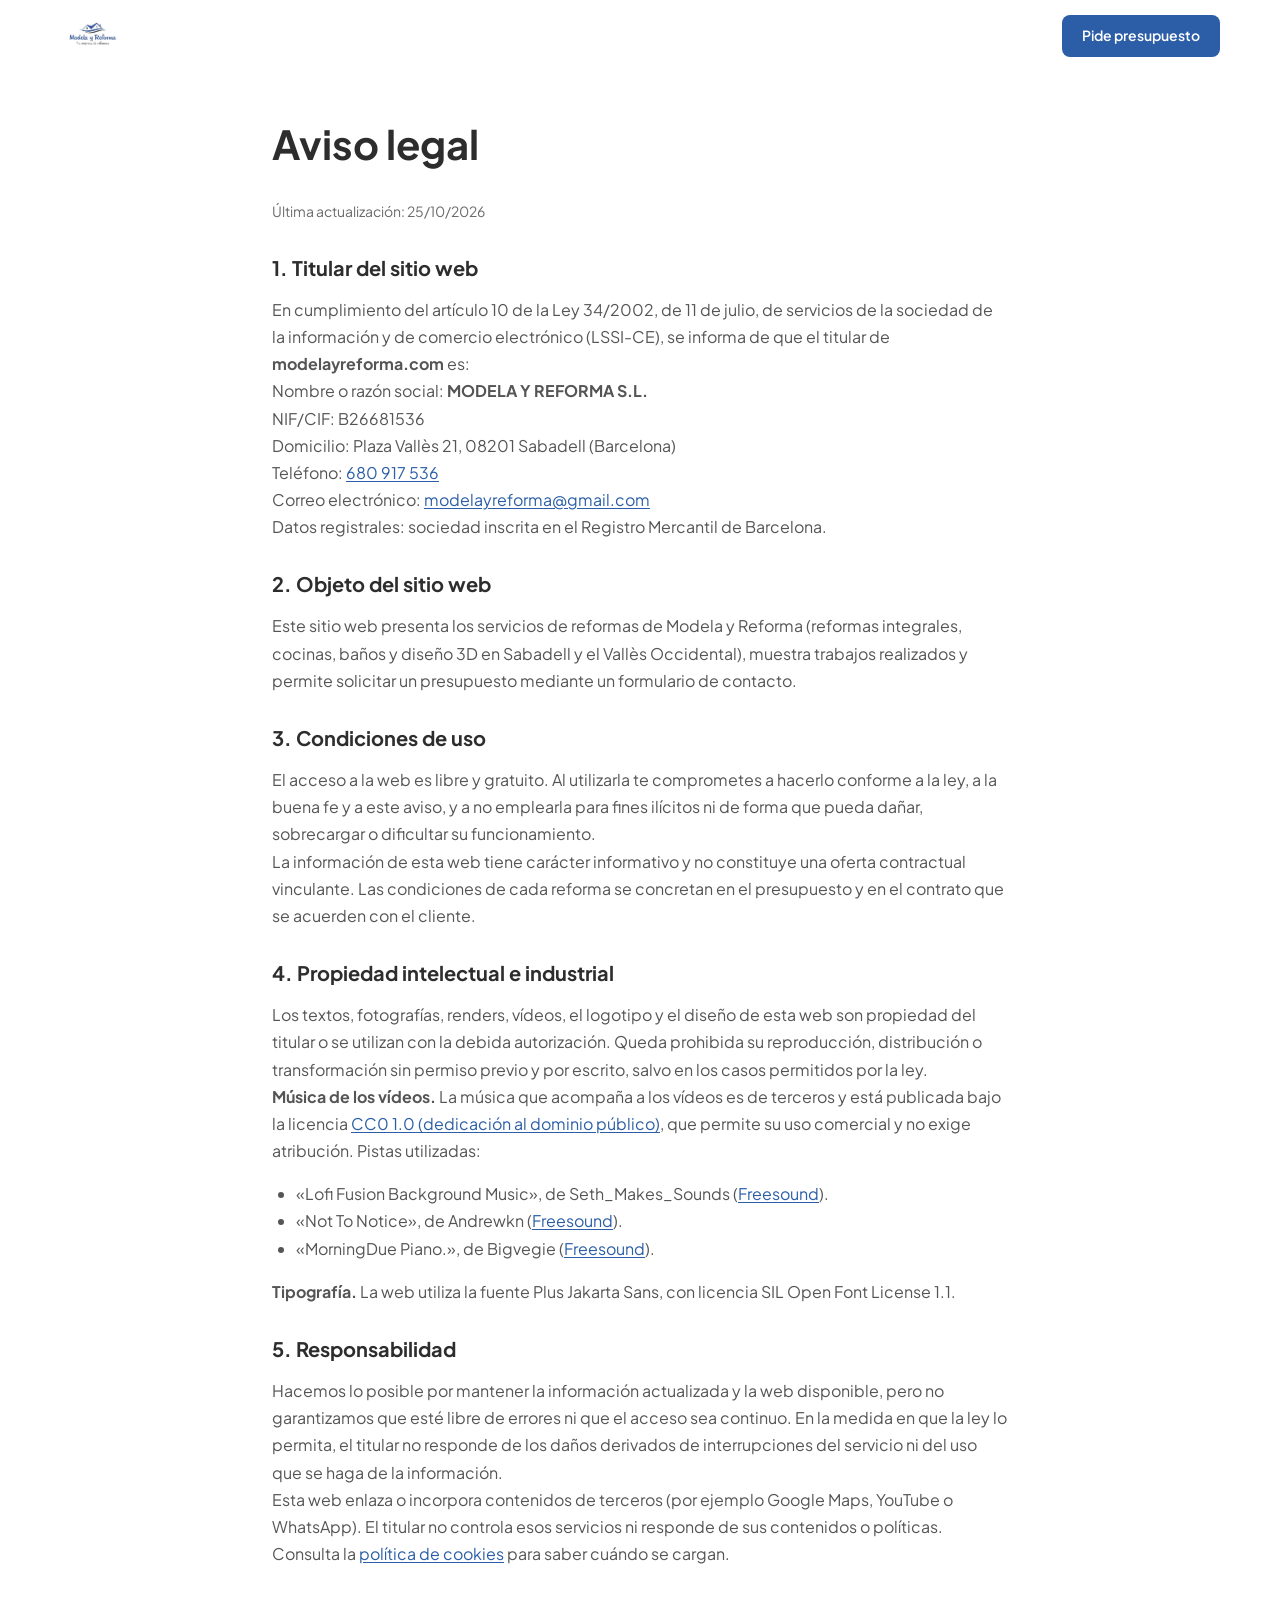
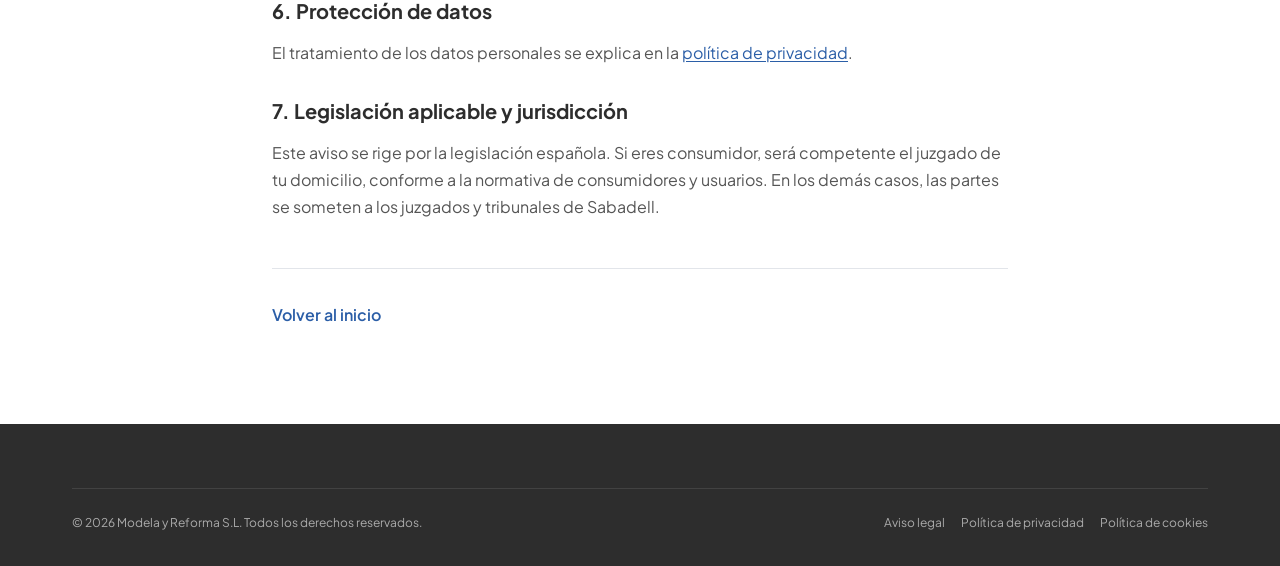
==== commit b0ed1285: "docs(legal): set the publication date (25/10/2026) Replaces the last visible [PENDIENTE] mark (publi" ====
--- a/aviso-legal.html
+++ b/aviso-legal.html
@@ -43,6 +43,7 @@
         <li><a class="nav__link" href="index.html#servicios">Servicios</a></li>
         <li><a class="nav__link" href="index.html#proyectos">Proyectos</a></li>
         <!-- videos:nav:start -->
+        <li><a class="nav__link" href="videos.html">Vídeos</a></li>
         <!-- videos:nav:end -->
         <li><a class="nav__link" href="index.html#contacto">Contacto</a></li>
       </ul>
@@ -61,6 +62,7 @@
         <li><a class="nav__mobile-link" href="index.html#servicios">Servicios</a></li>
         <li><a class="nav__mobile-link" href="index.html#proyectos">Proyectos</a></li>
         <!-- videos:navm:start -->
+        <li><a class="nav__mobile-link" href="videos.html">Vídeos</a></li>
         <!-- videos:navm:end -->
         <li><a class="nav__mobile-link" href="index.html#contacto">Contacto</a></li>
       </ul>
@@ -73,7 +75,7 @@
         <h1 class="section__title legal-title">Aviso legal</h1>
 
         <p class="legal-updated">
-          Última actualización: <mark class="legal-pending">[PENDIENTE: fecha de publicación]</mark>
+          Última actualización: 25/10/2026
         </p>
 
         <h2 class="legal-title-2">1. Titular del sitio web</h2>
--- a/css/styles.css
+++ b/css/styles.css
@@ -577,6 +577,7 @@
 }
 
 .about__image-badge {
+  max-width: 11rem;
   position: absolute;
   bottom: var(--space-6);
   right: var(--space-6);
@@ -1420,11 +1421,19 @@
 
 /* Video cards + facade: the YouTube iframe is created on click (js/main.js) */
 .video-grid {
-  display: grid;
-  gap: var(--space-6);
+  --video-gap: var(--space-3);
+  --video-cols: 2;
+  display: flex;
+  flex-wrap: wrap;
+  justify-content: center;
+  align-items: flex-start;
+  gap: var(--space-5) var(--video-gap);
 }
 
 .video-card {
+  flex: 0 0 calc((100% - (var(--video-cols) - 1) * var(--video-gap)) / var(--video-cols));
+  min-width: 0;
+  max-width: 20rem;
   display: flex;
   flex-direction: column;
   background: var(--color-white);
@@ -1436,9 +1445,17 @@
 
 .video-facade {
   position: relative;
-  aspect-ratio: 16 / 9;
+  aspect-ratio: 9 / 16;
   background: var(--color-dark);
 }
+
+/* Exact display ratio of each video (same ratio as its thumbnail and the player) */
+.video-facade--ar-9-16 { aspect-ratio: 9 / 16; }
+.video-facade--ar-3-4 { aspect-ratio: 3 / 4; }
+.video-facade--ar-29-53 { aspect-ratio: 29 / 53; }
+.video-facade--ar-29-52 { aspect-ratio: 29 / 52; }
+.video-facade--ar-15-26 { aspect-ratio: 15 / 26; }
+.video-facade--ar-40-71 { aspect-ratio: 40 / 71; }
 
 .video-facade__thumb {
   width: 100%;
@@ -1492,22 +1509,25 @@
 
 .video-card__body {
   display: flex;
-  flex: 1;
   flex-direction: column;
-  gap: var(--space-2);
-  padding: var(--space-5) var(--space-6) var(--space-6);
+  gap: var(--space-1);
+  padding: var(--space-3) var(--space-3) var(--space-4);
 }
 
 .video-card__note,
 .video-card__meta {
-  font-size: var(--font-size-sm);
+  font-size: var(--font-size-xs);
   color: var(--color-muted);
 }
 
-.video-card__title { font-size: var(--font-size-lg); }
+.video-card__title {
+  font-size: var(--font-size-sm);
+  line-height: 1.35;
+}
 
 .video-card__text {
-  font-size: var(--font-size-sm);
+  font-size: var(--font-size-xs);
+  line-height: 1.5;
   color: var(--color-body);
 }
 
@@ -1515,9 +1535,8 @@
   display: flex;
   flex-wrap: wrap;
   gap: var(--space-2) var(--space-4);
-  margin-top: auto;
   padding-top: var(--space-2);
-  font-size: var(--font-size-sm);
+  font-size: var(--font-size-xs);
   font-weight: 600;
 }
 
@@ -1737,7 +1756,10 @@
    RESPONSIVE — TABLET (768px+)
    ============================================================= */
 @media (min-width: 768px) {
-  .video-grid { grid-template-columns: repeat(2, 1fr); }
+  .video-grid { --video-cols: 3; --video-gap: var(--space-5); }
+  .video-card__body { padding: var(--space-4) var(--space-4) var(--space-5); }
+  .video-card__title { font-size: var(--font-size-base); }
+  .video-card__note, .video-card__meta, .video-card__text, .video-card__links { font-size: var(--font-size-sm); }
 
   .section { padding: var(--space-20) 0; }
 
@@ -1772,6 +1794,8 @@
    RESPONSIVE — DESKTOP (1024px+)
    ============================================================= */
 @media (min-width: 1024px) {
+  .video-grid { --video-cols: 4; --video-gap: var(--space-6); }
+
   .nav__links { display: flex; }
   .nav__cta { display: inline-flex; }
   .nav__toggle { display: none; }
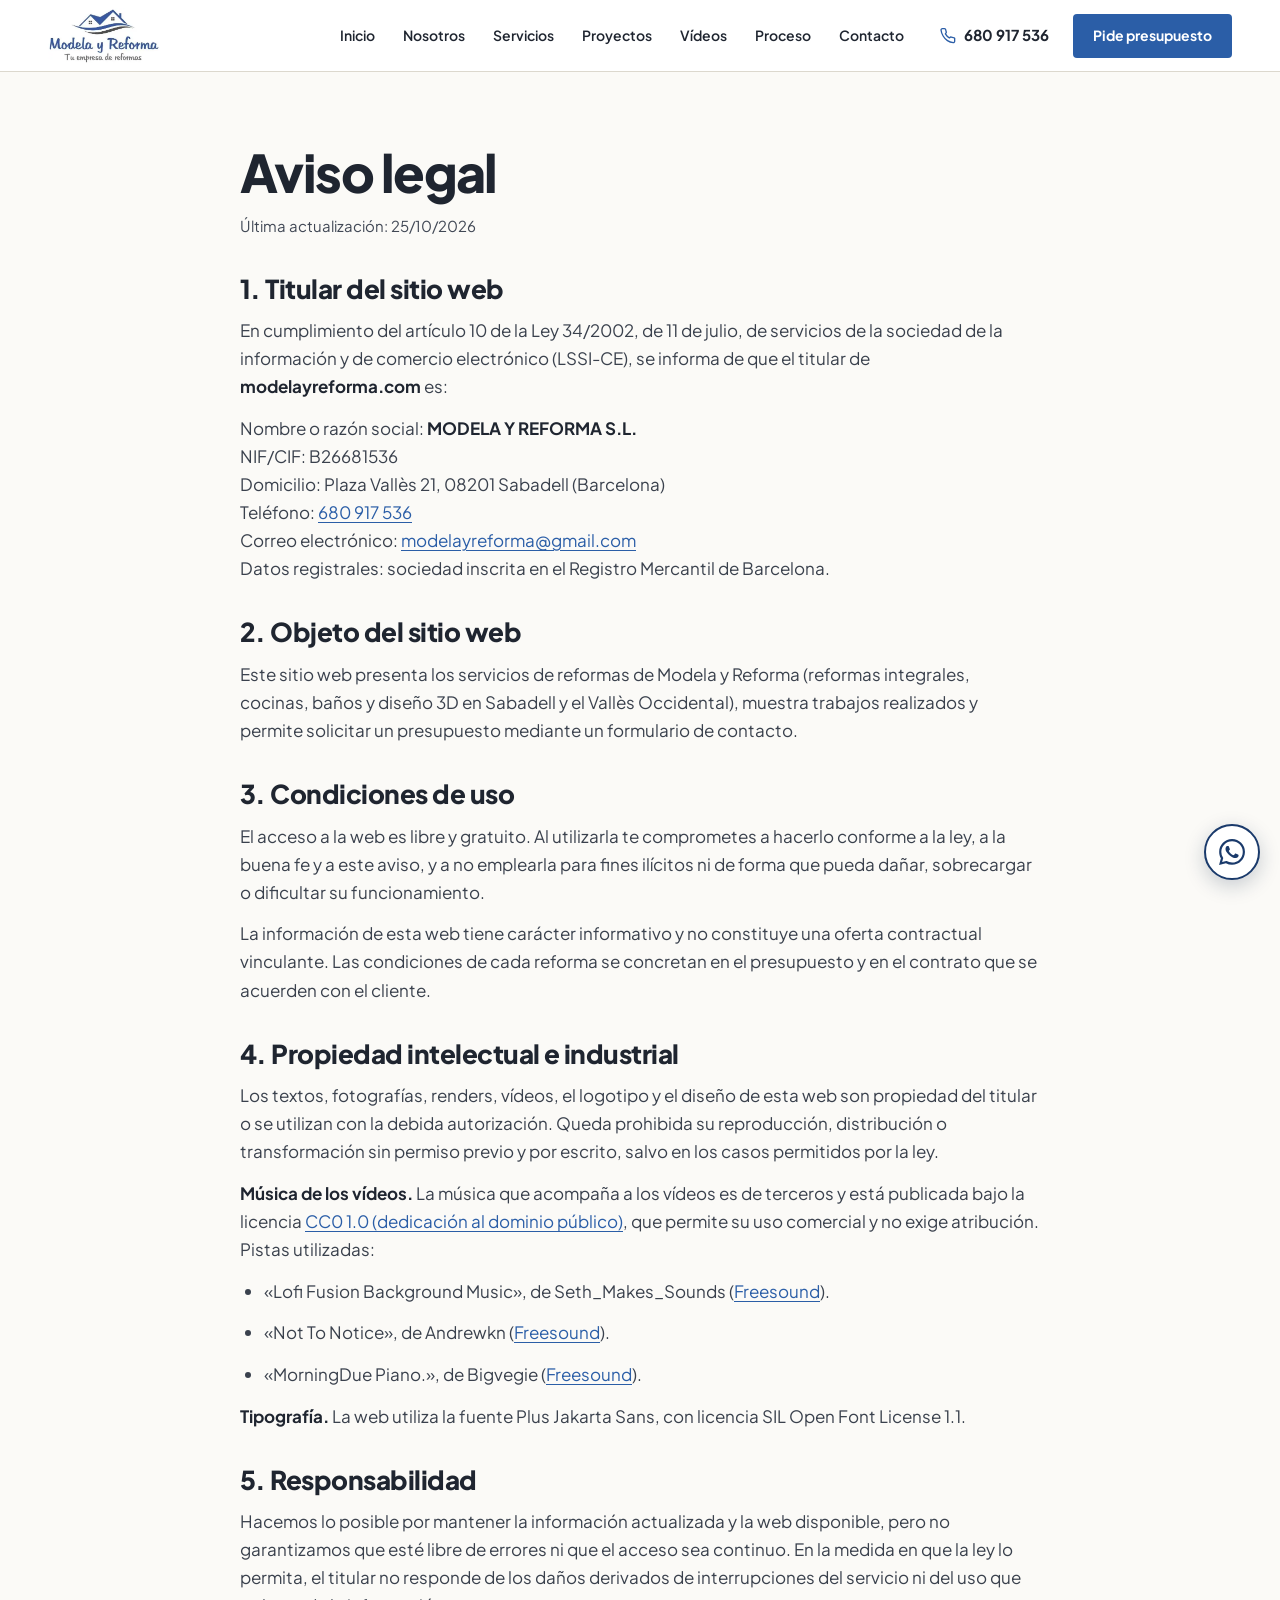
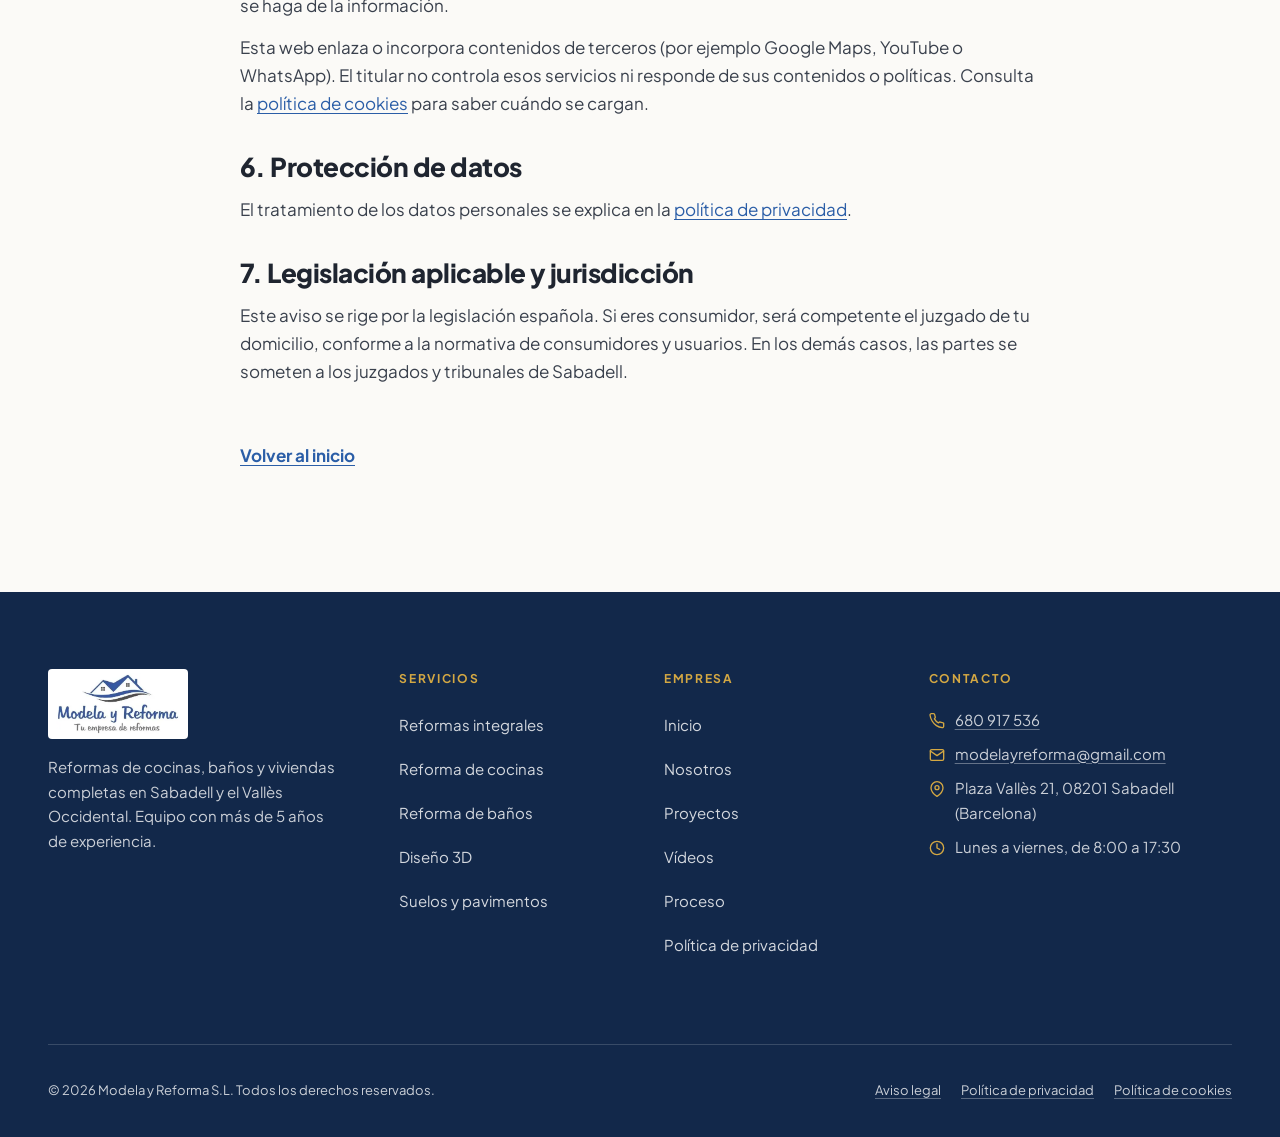
==== commit ec852e19: "feat(design): rediseño completo (hero partido, servicios en mosaico, galería con filtros, proceso, c" ====
--- a/aviso-legal.html
+++ b/aviso-legal.html
@@ -30,24 +30,35 @@
 </head>
 
 <body>
-
-  <!-- NAVIGATION -->
-  <nav class="nav is-scrolled" id="main-nav" role="navigation" aria-label="Menú principal">
+<a class="skip-link" href="#contenido">Saltar al contenido</a>
+
+  <!-- ============================================================
+       NAVEGACIÓN
+       ============================================================ -->
+  <nav class="nav" id="main-nav" aria-label="Menú principal">
     <div class="nav__inner">
       <a class="nav__logo" href="index.html" aria-label="Modela y Reforma - Inicio">
-        <img src="images/Logo modela.webp" alt="Modela y Reforma" width="180" height="50">
+        <img src="images/logo-modela-recortado.webp" alt="Modela y Reforma - Tu empresa de reformas" width="112" height="56">
       </a>
+
       <ul class="nav__links" role="list">
-        <li><a class="nav__link" href="index.html">Inicio</a></li>
+        <li><a class="nav__link" href="index.html#inicio">Inicio</a></li>
         <li><a class="nav__link" href="index.html#nosotros">Nosotros</a></li>
         <li><a class="nav__link" href="index.html#servicios">Servicios</a></li>
         <li><a class="nav__link" href="index.html#proyectos">Proyectos</a></li>
         <!-- videos:nav:start -->
         <li><a class="nav__link" href="videos.html">Vídeos</a></li>
         <!-- videos:nav:end -->
+        <li><a class="nav__link" href="index.html#proceso">Proceso</a></li>
         <li><a class="nav__link" href="index.html#contacto">Contacto</a></li>
       </ul>
+
+      <a class="nav__tel" href="tel:+34680917536">
+        <svg xmlns="http://www.w3.org/2000/svg" viewBox="0 0 24 24" fill="none" stroke="currentColor" stroke-width="2" stroke-linecap="round" stroke-linejoin="round" aria-hidden="true"><path d="M22 16.92v3a2 2 0 0 1-2.18 2 19.79 19.79 0 0 1-8.63-3.07A19.5 19.5 0 0 1 4.69 12 19.79 19.79 0 0 1 1.62 3.38 2 2 0 0 1 3.62 1h3a2 2 0 0 1 2 1.72c.127.96.361 1.903.7 2.81a2 2 0 0 1-.45 2.11L8.09 8.91a16 16 0 0 0 5.99 5.99l.77-.77a2 2 0 0 1 2.11-.45c.907.339 1.85.573 2.81.7A2 2 0 0 1 22 16.92z"/></svg>
+        680 917 536
+      </a>
       <a class="nav__cta" href="index.html#contacto">Pide presupuesto</a>
+
       <button type="button" class="nav__toggle" id="nav-toggle"
         aria-controls="nav-mobile" aria-expanded="false" aria-label="Abrir menú">
         <span></span><span></span><span></span>
@@ -55,21 +66,25 @@
     </div>
   </nav>
 
+  <!-- MENÚ MÓVIL -->
   <div class="nav__mobile" id="nav-mobile" aria-hidden="true">
     <nav aria-label="Menú móvil">
       <ul class="nav__mobile-links" role="list">
-        <li><a class="nav__mobile-link" href="index.html">Inicio</a></li>
+        <li><a class="nav__mobile-link" href="index.html#inicio">Inicio</a></li>
+        <li><a class="nav__mobile-link" href="index.html#nosotros">Nosotros</a></li>
         <li><a class="nav__mobile-link" href="index.html#servicios">Servicios</a></li>
         <li><a class="nav__mobile-link" href="index.html#proyectos">Proyectos</a></li>
         <!-- videos:navm:start -->
         <li><a class="nav__mobile-link" href="videos.html">Vídeos</a></li>
         <!-- videos:navm:end -->
+        <li><a class="nav__mobile-link" href="index.html#proceso">Proceso</a></li>
         <li><a class="nav__mobile-link" href="index.html#contacto">Contacto</a></li>
       </ul>
+      <a class="btn btn--white btn--lg btn--block" href="index.html#contacto">Pide presupuesto</a>
     </nav>
   </div>
 
-  <main>
+  <main id="contenido">
     <article class="section section--white section--legal">
       <div class="container container--legal">
         <h1 class="section__title legal-title">Aviso legal</h1>
@@ -164,10 +179,64 @@
     </article>
   </main>
 
-  <!-- FOOTER -->
-  <footer class="footer" role="contentinfo">
+
+  <!-- ============================================================
+       PIE
+       ============================================================ -->
+  <footer class="footer">
     <div class="container">
-      <div class="footer__bottom footer__bottom--plain">
+      <div class="footer__grid">
+        <div class="footer__brand">
+          <img src="images/logo-modela-recortado.webp" alt="Modela y Reforma" class="footer__logo" width="140" height="70" loading="lazy">
+          <p class="footer__brand-desc">
+            Reformas de cocinas, baños y viviendas completas en Sabadell y el Vallès Occidental.
+            Equipo con más de 5 años de experiencia.
+          </p>
+        </div>
+        <div>
+          <p class="footer__col-title">Servicios</p>
+          <ul class="footer__links" role="list">
+            <li><a class="footer__link" href="reformas-integrales-sabadell.html">Reformas integrales</a></li>
+            <li><a class="footer__link" href="reforma-de-cocinas-sabadell.html">Reforma de cocinas</a></li>
+            <li><a class="footer__link" href="reforma-de-banos-sabadell.html">Reforma de baños</a></li>
+            <li><a class="footer__link" href="diseno-3d-reformas-sabadell.html">Diseño 3D</a></li>
+            <li><a class="footer__link" href="index.html#servicios">Suelos y pavimentos</a></li>
+          </ul>
+        </div>
+        <div>
+          <p class="footer__col-title">Empresa</p>
+          <ul class="footer__links" role="list">
+            <li><a class="footer__link" href="index.html#inicio">Inicio</a></li>
+            <li><a class="footer__link" href="index.html#nosotros">Nosotros</a></li>
+            <li><a class="footer__link" href="index.html#proyectos">Proyectos</a></li>
+            <!-- videos:footer:start -->
+            <li><a class="footer__link" href="videos.html">Vídeos</a></li>
+            <!-- videos:footer:end -->
+            <li><a class="footer__link" href="index.html#proceso">Proceso</a></li>
+            <li><a class="footer__link" href="privacidad.html">Política de privacidad</a></li>
+          </ul>
+        </div>
+        <div>
+          <p class="footer__col-title">Contacto</p>
+          <div class="footer__contact-item">
+            <svg xmlns="http://www.w3.org/2000/svg" viewBox="0 0 24 24" fill="none" stroke="currentColor" stroke-width="2" stroke-linecap="round" stroke-linejoin="round" aria-hidden="true"><path d="M22 16.92v3a2 2 0 0 1-2.18 2 19.79 19.79 0 0 1-8.63-3.07A19.5 19.5 0 0 1 4.69 12 19.79 19.79 0 0 1 1.62 3.38 2 2 0 0 1 3.62 1h3a2 2 0 0 1 2 1.72c.127.96.361 1.903.7 2.81a2 2 0 0 1-.45 2.11L8.09 8.91a16 16 0 0 0 5.99 5.99l.77-.77a2 2 0 0 1 2.11-.45c.907.339 1.85.573 2.81.7A2 2 0 0 1 22 16.92z"/></svg>
+            <a href="tel:+34680917536">680 917 536</a>
+          </div>
+          <div class="footer__contact-item">
+            <svg xmlns="http://www.w3.org/2000/svg" viewBox="0 0 24 24" fill="none" stroke="currentColor" stroke-width="2" stroke-linecap="round" stroke-linejoin="round" aria-hidden="true"><path d="M4 4h16c1.1 0 2 .9 2 2v12c0 1.1-.9 2-2 2H4c-1.1 0-2-.9-2-2V6c0-1.1.9-2 2-2z"/><polyline points="22,6 12,13 2,6"/></svg>
+            <a href="mailto:modelayreforma@gmail.com">modelayreforma@gmail.com</a>
+          </div>
+          <div class="footer__contact-item">
+            <svg xmlns="http://www.w3.org/2000/svg" viewBox="0 0 24 24" fill="none" stroke="currentColor" stroke-width="2" stroke-linecap="round" stroke-linejoin="round" aria-hidden="true"><path d="M21 10c0 7-9 13-9 13s-9-6-9-13a9 9 0 0 1 18 0z"/><circle cx="12" cy="10" r="3"/></svg>
+            <span>Plaza Vallès 21, 08201 Sabadell (Barcelona)</span>
+          </div>
+          <div class="footer__contact-item">
+            <svg xmlns="http://www.w3.org/2000/svg" viewBox="0 0 24 24" fill="none" stroke="currentColor" stroke-width="2" stroke-linecap="round" stroke-linejoin="round" aria-hidden="true"><circle cx="12" cy="12" r="10"/><polyline points="12 6 12 12 16 14"/></svg>
+            <span>Lunes a viernes, de 8:00 a 17:30</span>
+          </div>
+        </div>
+      </div>
+      <div class="footer__bottom">
         <p class="footer__copy">&copy; <span id="footer-year"></span> Modela y Reforma S.L. Todos los derechos reservados.</p>
         <nav class="footer__bottom-links" aria-label="Links legales">
           <a class="footer__bottom-link" href="aviso-legal.html">Aviso legal</a>
@@ -178,6 +247,28 @@
     </div>
   </footer>
 
+  <!-- WHATSAPP (escritorio) -->
+  <a class="whatsapp-btn" href="https://wa.me/34680917536" target="_blank" rel="noopener noreferrer"
+     aria-label="Contactar por WhatsApp" title="Escríbenos por WhatsApp">
+    <svg xmlns="http://www.w3.org/2000/svg" viewBox="0 0 24 24" fill="currentColor" aria-hidden="true"><path d="M17.472 14.382c-.297-.149-1.758-.867-2.03-.967-.273-.099-.471-.148-.67.15-.197.297-.767.966-.94 1.164-.173.199-.347.223-.644.075-.297-.15-1.255-.463-2.39-1.475-.883-.788-1.48-1.761-1.653-2.059-.173-.297-.018-.458.13-.606.134-.133.298-.347.446-.52.149-.174.198-.298.298-.497.099-.198.05-.371-.025-.52-.075-.149-.669-1.612-.916-2.207-.242-.579-.487-.5-.669-.51-.173-.008-.371-.01-.57-.01-.198 0-.52.074-.792.372-.272.297-1.04 1.016-1.04 2.479 0 1.462 1.065 2.875 1.213 3.074.149.198 2.096 3.2 5.077 4.487.709.306 1.262.489 1.694.625.712.227 1.36.195 1.871.118.571-.085 1.758-.719 2.006-1.413.248-.694.248-1.289.173-1.413-.074-.124-.272-.198-.57-.347zM12.05 21.785h-.004a9.87 9.87 0 0 1-5.031-1.378l-.361-.214-3.741.982.998-3.648-.235-.374a9.86 9.86 0 0 1-1.51-5.26c.001-5.45 4.436-9.884 9.888-9.884 2.64 0 5.122 1.03 6.988 2.898a9.825 9.825 0 0 1 2.893 6.994c-.003 5.45-4.437 9.884-9.885 9.884zm8.413-18.297A11.815 11.815 0 0 0 12.05 0C5.495 0 .16 5.335.157 11.892c0 2.096.547 4.142 1.588 5.945L.057 24l6.305-1.654a11.882 11.882 0 0 0 5.683 1.448h.005c6.554 0 11.89-5.335 11.893-11.893a11.821 11.821 0 0 0-3.48-8.413z"/></svg>
+  </a>
+
+  <!-- BARRA DE ACCIONES (móvil) -->
+  <nav class="action-bar" aria-label="Contacto rápido">
+    <a href="tel:+34680917536">
+      <svg xmlns="http://www.w3.org/2000/svg" viewBox="0 0 24 24" fill="none" stroke="currentColor" stroke-width="2" stroke-linecap="round" stroke-linejoin="round" aria-hidden="true"><path d="M22 16.92v3a2 2 0 0 1-2.18 2 19.79 19.79 0 0 1-8.63-3.07A19.5 19.5 0 0 1 4.69 12 19.79 19.79 0 0 1 1.62 3.38 2 2 0 0 1 3.62 1h3a2 2 0 0 1 2 1.72c.127.96.361 1.903.7 2.81a2 2 0 0 1-.45 2.11L8.09 8.91a16 16 0 0 0 5.99 5.99l.77-.77a2 2 0 0 1 2.11-.45c.907.339 1.85.573 2.81.7A2 2 0 0 1 22 16.92z"/></svg>
+      Llamar
+    </a>
+    <a href="https://wa.me/34680917536" target="_blank" rel="noopener noreferrer">
+      <svg xmlns="http://www.w3.org/2000/svg" viewBox="0 0 24 24" fill="currentColor" aria-hidden="true"><path d="M17.472 14.382c-.297-.149-1.758-.867-2.03-.967-.273-.099-.471-.148-.67.15-.197.297-.767.966-.94 1.164-.173.199-.347.223-.644.075-.297-.15-1.255-.463-2.39-1.475-.883-.788-1.48-1.761-1.653-2.059-.173-.297-.018-.458.13-.606.134-.133.298-.347.446-.52.149-.174.198-.298.298-.497.099-.198.05-.371-.025-.52-.075-.149-.669-1.612-.916-2.207-.242-.579-.487-.5-.669-.51-.173-.008-.371-.01-.57-.01-.198 0-.52.074-.792.372-.272.297-1.04 1.016-1.04 2.479 0 1.462 1.065 2.875 1.213 3.074.149.198 2.096 3.2 5.077 4.487.709.306 1.262.489 1.694.625.712.227 1.36.195 1.871.118.571-.085 1.758-.719 2.006-1.413.248-.694.248-1.289.173-1.413-.074-.124-.272-.198-.57-.347zM12.05 21.785h-.004a9.87 9.87 0 0 1-5.031-1.378l-.361-.214-3.741.982.998-3.648-.235-.374a9.86 9.86 0 0 1-1.51-5.26c.001-5.45 4.436-9.884 9.888-9.884 2.64 0 5.122 1.03 6.988 2.898a9.825 9.825 0 0 1 2.893 6.994c-.003 5.45-4.437 9.884-9.885 9.884zm8.413-18.297A11.815 11.815 0 0 0 12.05 0C5.495 0 .16 5.335.157 11.892c0 2.096.547 4.142 1.588 5.945L.057 24l6.305-1.654a11.882 11.882 0 0 0 5.683 1.448h.005c6.554 0 11.89-5.335 11.893-11.893a11.821 11.821 0 0 0-3.48-8.413z"/></svg>
+      WhatsApp
+    </a>
+    <a class="action-bar__main" href="index.html#contacto">
+      <svg xmlns="http://www.w3.org/2000/svg" viewBox="0 0 24 24" fill="none" stroke="currentColor" stroke-width="2" stroke-linecap="round" stroke-linejoin="round" aria-hidden="true"><path d="M14 2H6a2 2 0 0 0-2 2v16a2 2 0 0 0 2 2h12a2 2 0 0 0 2-2V8z"/><polyline points="14 2 14 8 20 8"/><line x1="16" y1="13" x2="8" y2="13"/><line x1="16" y1="17" x2="8" y2="17"/></svg>
+      Presupuesto
+    </a>
+  </nav>
+
   <script src="js/main.js" defer></script>
 </body>
 </html>
--- a/css/styles.css
+++ b/css/styles.css
@@ -1,13 +1,12 @@
 /* =============================================================
-   MODELA Y REFORMA — styles.css
-   Mobile-first responsive design
-   ============================================================= */
-
-/* =============================================================
-   FONTS — Plus Jakarta Sans (SIL OFL 1.1, see fonts/OFL.txt)
-   Self-hosted variable font, latin subset (covers Spanish and
-   Catalan text). Weights used by the site: 400-800.
-   ============================================================= */
+   MODELA Y REFORMA — styles.css  (rediseño 2026-11-08)
+   Mobile-first. Sin estilos inline (CSP: style-src 'self').
+   Sistema: papel cálido + azul Modela + dorado de acento.
+   Una sola familia tipográfica autoalojada (Plus Jakarta Sans),
+   el contraste viene del peso (200 / 800) y del tamaño.
+   ============================================================= */
+
+/* ---------- Fuente (SIL OFL 1.1, ver fonts/OFL.txt) ---------- */
 @font-face {
   font-family: 'Plus Jakarta Sans';
   font-style: normal;
@@ -17,1832 +16,699 @@
   unicode-range: U+0000-00FF, U+0131, U+0152-0153, U+02BB-02BC, U+02C6, U+02DA, U+02DC, U+0304, U+0308, U+0329, U+2000-206F, U+20AC, U+2122, U+2191, U+2193, U+2212, U+2215, U+FEFF, U+FFFD;
 }
 
-/* =============================================================
-   CSS CUSTOM PROPERTIES
-   ============================================================= */
+/* ---------- Tokens ---------- */
 :root {
-  /* Brand colors */
-  --color-primary: #2B5EA7;
-  --color-primary-dark: #1A3A6B;
-  --color-primary-light: #5B9BD5;
-  --color-accent: #D4A843;
-
-  /* Neutrals */
-  --color-dark: #2D2D2D;
-  --color-body: #555555;
-  --color-muted: #6B6B6B;
-  --color-border: #E2E5EA;
-  --color-light: #F7F8FA;
-  --color-white: #FFFFFF;
-
-  /* Feedback */
-  --color-success: #16A34A;
-  --color-error: #DC2626;
-
-  /* Typography */
-  --font-family: 'Plus Jakarta Sans', -apple-system, BlinkMacSystemFont, 'Segoe UI', sans-serif;
-  --font-size-xs: 0.75rem;
-  --font-size-sm: 0.875rem;
-  --font-size-base: 1rem;
-  --font-size-lg: 1.125rem;
-  --font-size-xl: 1.25rem;
-  --font-size-2xl: 1.5rem;
-  --font-size-3xl: 2rem;
-  --font-size-4xl: 2.5rem;
-  --font-size-5xl: 3.25rem;
-
-  /* Spacing */
-  --space-1: 0.25rem;
-  --space-2: 0.5rem;
-  --space-3: 0.75rem;
-  --space-4: 1rem;
-  --space-5: 1.25rem;
-  --space-6: 1.5rem;
-  --space-8: 2rem;
-  --space-10: 2.5rem;
-  --space-12: 3rem;
-  --space-16: 4rem;
-  --space-20: 5rem;
-  --space-24: 6rem;
-
-  /* Misc */
-  --radius-sm: 0.375rem;
-  --radius-md: 0.5rem;
-  --radius-lg: 0.75rem;
-  --radius-xl: 1rem;
-  --radius-full: 9999px;
-  --shadow-sm: 0 1px 3px rgba(0,0,0,0.08);
-  --shadow-md: 0 4px 12px rgba(0,0,0,0.1);
-  --shadow-lg: 0 8px 30px rgba(0,0,0,0.12);
-  --shadow-xl: 0 16px 48px rgba(0,0,0,0.15);
-  --transition: 0.3s ease;
-  --transition-slow: 0.5s ease;
+  --blue: #2b5ea7;
+  --blue-deep: #1a3a6b;
+  --blue-ink: #12284a;
+  --gold: #d4a843;
+  --gold-text: #7a5c10;
+
+  --ink: #1f2530;
+  --body: #3a414d;
+  --muted: #414855;
+  --paper: #fbfaf7;
+  --stone: #f0ede6;
+  --line: #dcd8ce;
+  --white: #ffffff;
+  --danger: #b42318;
+  --ok: #1d6b3a;
+
+  --font: 'Plus Jakarta Sans', -apple-system, 'Segoe UI', Roboto, sans-serif;
+
   --nav-height: 72px;
-}
-
-/* =============================================================
-   RESET & BASE
-   ============================================================= */
-*, *::before, *::after {
-  box-sizing: border-box;
-  margin: 0;
-  padding: 0;
-}
-
-html {
-  scroll-behavior: smooth;
-  scroll-padding-top: var(--nav-height);
-  -webkit-text-size-adjust: 100%;
-}
-
+  --gutter: clamp(20px, 4vw, 48px);
+  --max: 1240px;
+  --radius: 4px;
+  --radius-lg: 8px;
+
+  --ease-out: cubic-bezier(0.23, 1, 0.32, 1);
+  --ease-in-out: cubic-bezier(0.77, 0, 0.175, 1);
+  --t-fast: 140ms;
+  --t-base: 220ms;
+
+  --section-y: clamp(4.5rem, 9vw, 8rem);
+}
+
+/* ---------- Reset ---------- */
+*, *::before, *::after { box-sizing: border-box; margin: 0; padding: 0; }
+html { -webkit-text-size-adjust: 100%; text-size-adjust: 100%; scroll-padding-top: calc(var(--nav-height) + 8px); }
+@media (prefers-reduced-motion: no-preference) {
+  html { scroll-behavior: smooth; }
+}
 body {
-  font-family: var(--font-family);
-  font-size: var(--font-size-base);
-  line-height: 1.7;
-  color: var(--color-body);
-  background: var(--color-white);
+  font-family: var(--font);
+  font-size: 1.0625rem;
+  line-height: 1.65;
+  color: var(--body);
+  background: var(--paper);
   -webkit-font-smoothing: antialiased;
-  -moz-osx-font-smoothing: grayscale;
+  text-rendering: optimizeLegibility;
   overflow-x: hidden;
 }
-
-img {
-  max-width: 100%;
-  height: auto;
-  display: block;
-}
-
-a {
-  color: var(--color-primary);
-  text-decoration: none;
-  transition: color var(--transition);
-}
-
-a:hover { color: var(--color-primary-dark); }
-
-a:focus-visible,
-button:focus-visible,
-input:focus-visible,
-select:focus-visible,
-textarea:focus-visible {
-  outline: 2px solid var(--color-primary);
-  outline-offset: 2px;
-}
-
-ul { list-style: none; }
-
-h1, h2, h3, h4, h5, h6 {
-  color: var(--color-dark);
-  line-height: 1.2;
-  font-weight: 700;
-}
-
-/* =============================================================
-   UTILITY / LAYOUT
-   ============================================================= */
-.container {
-  width: 100%;
-  max-width: 1200px;
-  margin: 0 auto;
-  padding: 0 var(--space-5);
-}
-
-.section {
-  padding: var(--space-16) 0;
-}
-
-.section--white { background: var(--color-white); }
-.section--light { background: var(--color-light); }
-
-.section--dark {
-  background: linear-gradient(135deg, var(--color-primary-dark) 0%, var(--color-primary) 100%);
-  color: var(--color-white);
-}
-
-.section__header {
-  text-align: center;
-  max-width: 640px;
-  margin: 0 auto var(--space-12);
-}
-
-.section__label {
-  display: inline-block;
-  font-size: var(--font-size-sm);
-  font-weight: 700;
-  text-transform: uppercase;
-  letter-spacing: 0.1em;
-  color: var(--color-primary);
-  margin-bottom: var(--space-3);
-}
-
-.section__label--light { color: var(--color-primary-light); }
-
-.section__title {
-  font-size: var(--font-size-3xl);
-  margin-bottom: var(--space-4);
-}
-
-.section__title--light { color: var(--color-white); }
-
-.section__subtitle {
-  font-size: var(--font-size-lg);
-  color: var(--color-muted);
-  line-height: 1.6;
-}
-
-.section__subtitle--light { color: rgba(255,255,255,0.8); }
-
-/* =============================================================
-   BUTTONS
-   ============================================================= */
+img, svg, video, iframe { display: block; max-width: 100%; }
+img { height: auto; }
+a { color: inherit; text-decoration: none; }
+ul, ol { list-style: none; }
+button, input, select, textarea { font: inherit; color: inherit; }
+button { cursor: pointer; background: none; border: 0; }
+h1, h2, h3, h4 { color: var(--ink); font-weight: 800; line-height: 1.08; letter-spacing: -0.03em; text-wrap: balance; }
+p { text-wrap: pretty; }
+strong { font-weight: 700; color: var(--ink); }
+[hidden] { display: none !important; }
+
+:focus-visible { outline: 3px solid var(--ink); outline-offset: 3px; }
+.section--dark :focus-visible, .hero__text :focus-visible, .footer :focus-visible, .cta-section :focus-visible, .contact__panel :focus-visible { outline-color: var(--gold); }
+
+.skip-link {
+  position: absolute; left: 12px; top: -64px; z-index: 300;
+  background: var(--ink); color: var(--white); padding: 12px 18px; border-radius: var(--radius); font-weight: 700;
+}
+.skip-link:focus { top: 12px; }
+
+.container { width: 100%; max-width: calc(var(--max) + var(--gutter) * 2); margin-inline: auto; padding-inline: var(--gutter); }
+.container--narrow { max-width: calc(780px + var(--gutter) * 2); }
+.container--legal { max-width: calc(800px + var(--gutter) * 2); }
+
+.section { padding-block: var(--section-y); position: relative; }
+.section--white { background: var(--paper); }
+.section--light { background: var(--stone); }
+.section--dark { background: var(--blue-deep); color: rgba(255, 255, 255, 0.82); }
+.section--dark h2, .section--dark h3 { color: var(--white); }
+
+.section__header { max-width: 46rem; margin-bottom: clamp(2.25rem, 5vw, 4rem); }
+.section__title { font-size: clamp(2rem, 1.2rem + 3.2vw, 3.5rem); }
+.section__subtitle { margin-top: 1.25rem; font-size: 1.125rem; color: var(--muted); max-width: 40rem; }
+.section--dark .section__subtitle { color: rgba(255, 255, 255, 0.78); }
+
+/* ---------- Botones ---------- */
 .btn {
-  display: inline-flex;
-  align-items: center;
-  gap: var(--space-2);
-  font-family: var(--font-family);
-  font-size: var(--font-size-sm);
-  font-weight: 600;
-  padding: 0.75rem 1.5rem;
-  border-radius: var(--radius-md);
-  border: 2px solid transparent;
-  cursor: pointer;
-  transition: all var(--transition);
-  text-align: center;
-  white-space: nowrap;
-}
-
-.btn--primary {
-  background: var(--color-primary);
-  color: var(--color-white);
-  border-color: var(--color-primary);
-}
-
-.btn--primary:hover {
-  background: var(--color-primary-dark);
-  border-color: var(--color-primary-dark);
-  color: var(--color-white);
-  transform: translateY(-2px);
-  box-shadow: var(--shadow-md);
-}
-
-.btn--outline-white {
-  background: transparent;
-  color: var(--color-white);
-  border-color: rgba(255,255,255,0.4);
-}
-
-.btn--outline-white:hover {
-  background: var(--color-white);
-  color: var(--color-primary-dark);
-  border-color: var(--color-white);
-  transform: translateY(-2px);
-}
-
-.btn--white {
-  background: var(--color-white);
-  color: var(--color-primary-dark);
-  border-color: var(--color-white);
-}
-
-.btn--white:hover {
-  background: var(--color-light);
-  transform: translateY(-2px);
-  box-shadow: var(--shadow-md);
-  color: var(--color-primary-dark);
-}
-
-.btn--lg {
-  padding: 1rem 2rem;
-  font-size: var(--font-size-base);
-}
-
-/* =============================================================
-   NAVIGATION
+  display: inline-flex; align-items: center; justify-content: center; gap: 10px;
+  min-height: 48px; padding: 0 26px;
+  font-size: 0.9375rem; font-weight: 700; letter-spacing: -0.005em; line-height: 1;
+  border-radius: var(--radius); border: 2px solid transparent;
+  transition: background-color var(--t-fast) ease-out, color var(--t-fast) ease-out, border-color var(--t-fast) ease-out, transform var(--t-fast) var(--ease-out);
+  -webkit-tap-highlight-color: transparent;
+}
+.btn:active { transform: scale(0.97); }
+.btn--lg { min-height: 54px; padding: 0 30px; font-size: 1rem; }
+.btn--block { display: flex; width: 100%; }
+.btn--primary { background: var(--blue); color: var(--white); }
+.btn--white { background: var(--white); color: var(--blue-deep); }
+.btn--outline-white { border-color: rgba(255, 255, 255, 0.5); color: var(--white); }
+.btn--outline { border-color: var(--ink); color: var(--ink); }
+.btn svg { width: 18px; height: 18px; flex: none; }
+@media (hover: hover) and (pointer: fine) {
+  .btn--primary:hover { background: var(--blue-deep); }
+  .btn--white:hover { background: var(--gold); color: var(--blue-ink); }
+  .btn--outline-white:hover { background: var(--white); color: var(--blue-deep); border-color: var(--white); }
+  .btn--outline:hover { background: var(--ink); color: var(--white); }
+}
+
+.link-arrow {
+  display: inline-flex; align-items: center; gap: 8px; font-weight: 700; font-size: 0.9375rem; color: var(--blue);
+  text-decoration: underline; text-decoration-thickness: 2px; text-underline-offset: 5px; text-decoration-color: transparent;
+  transition: text-decoration-color var(--t-base) ease-out;
+}
+.link-arrow svg { width: 16px; height: 16px; transition: transform var(--t-base) var(--ease-out); }
+@media (hover: hover) and (pointer: fine) {
+  .link-arrow:hover { text-decoration-color: currentColor; }
+  .link-arrow:hover svg { transform: translateX(3px); }
+}
+
+/* =============================================================
+   NAVEGACIÓN
    ============================================================= */
 .nav {
-  position: fixed;
-  top: 0;
-  left: 0;
-  right: 0;
-  z-index: 1000;
-  height: var(--nav-height);
-  transition: all var(--transition);
-  background: transparent;
-}
-
-.nav.is-scrolled {
-  background: rgba(255,255,255,0.97);
-  backdrop-filter: blur(12px);
-  box-shadow: var(--shadow-sm);
-}
-
+  position: fixed; inset: 0 0 auto 0; z-index: 100; height: var(--nav-height);
+  background: var(--white); border-bottom: 1px solid var(--line);
+}
 .nav__inner {
-  display: flex;
-  align-items: center;
-  justify-content: space-between;
-  height: 100%;
-  max-width: 1200px;
-  margin: 0 auto;
-  padding: 0 var(--space-5);
-}
-
-.nav__logo img {
-  height: 44px;
-  width: auto;
-  transition: var(--transition);
-}
-
-.nav__links {
-  display: none;
-  align-items: center;
-  gap: var(--space-1);
-}
-
+  display: flex; align-items: center; gap: 24px; height: 100%;
+  max-width: calc(var(--max) + var(--gutter) * 2); margin-inline: auto; padding-inline: var(--gutter);
+}
+.nav__logo { display: flex; align-items: center; flex: none; margin-right: auto; }
+.nav__logo img { width: 112px; height: 56px; object-fit: contain; }
+.nav__links { display: none; gap: 4px; }
 .nav__link {
-  font-size: var(--font-size-sm);
-  font-weight: 500;
-  color: var(--color-white);
-  padding: var(--space-2) var(--space-3);
-  border-radius: var(--radius-sm);
-  transition: all var(--transition);
-}
-
-.nav.is-scrolled .nav__link { color: var(--color-body); }
-.nav__link:hover { color: var(--color-primary); background: rgba(43,94,167,0.08); }
-.nav.is-scrolled .nav__link:hover { color: var(--color-primary); }
-
+  position: relative; display: inline-flex; align-items: center; min-height: 44px; padding: 0 12px;
+  font-size: 0.875rem; font-weight: 600; color: var(--ink);
+  transition: color var(--t-fast) ease-out;
+}
+.nav__link::after {
+  content: ''; position: absolute; left: 12px; right: 12px; bottom: 8px; height: 2px; background: var(--gold);
+  transform: scaleX(0); transform-origin: left; transition: transform var(--t-base) var(--ease-out);
+}
+.nav__link--active::after { transform: scaleX(1); }
+@media (hover: hover) and (pointer: fine) {
+  .nav__link:hover::after { transform: scaleX(1); }
+}
+.nav__tel { display: none; align-items: center; gap: 8px; font-size: 0.9375rem; font-weight: 700; color: var(--ink); min-height: 44px; }
+.nav__tel svg { width: 16px; height: 16px; color: var(--blue); }
 .nav__cta {
-  display: none;
-  font-size: var(--font-size-sm);
-  font-weight: 600;
-  padding: 0.6rem 1.25rem;
-  border-radius: var(--radius-md);
-  background: var(--color-primary);
-  color: var(--color-white);
-  transition: all var(--transition);
-}
-
-.nav__cta:hover {
-  background: var(--color-primary-dark);
-  color: var(--color-white);
-  transform: translateY(-1px);
-}
-
-/* Hamburger */
+  display: none; align-items: center; min-height: 44px; padding: 0 20px;
+  background: var(--blue); color: var(--white); font-size: 0.875rem; font-weight: 700; border-radius: var(--radius);
+  transition: background-color var(--t-fast) ease-out, transform var(--t-fast) var(--ease-out);
+}
+.nav__cta:active { transform: scale(0.97); }
+@media (hover: hover) and (pointer: fine) { .nav__cta:hover { background: var(--blue-deep); } }
+
 .nav__toggle {
-  display: flex;
-  flex-direction: column;
-  justify-content: center;
-  align-items: center;
-  gap: 5px;
-  width: 40px;
-  height: 40px;
-  background: none;
-  border: none;
-  cursor: pointer;
-  padding: 0;
-  z-index: 1001;
-}
-
-.nav__toggle span {
-  display: block;
-  width: 24px;
-  height: 2px;
-  background: var(--color-white);
-  border-radius: 2px;
-  transition: all var(--transition);
-}
-
-.nav.is-scrolled .nav__toggle span { background: var(--color-dark); }
-
-.nav__toggle.is-active span:nth-child(1) {
-  transform: rotate(45deg) translate(5px, 5px);
-}
-
+  display: inline-flex; flex-direction: column; justify-content: center; align-items: center; gap: 6px;
+  width: 48px; height: 48px; border-radius: var(--radius);
+}
+.nav__toggle span { display: block; width: 24px; height: 2px; background: var(--ink); transition: transform var(--t-base) var(--ease-out), opacity var(--t-fast) ease-out; }
+.nav__toggle.is-active span:nth-child(1) { transform: translateY(8px) rotate(45deg); }
 .nav__toggle.is-active span:nth-child(2) { opacity: 0; }
-
-.nav__toggle.is-active span:nth-child(3) {
-  transform: rotate(-45deg) translate(5px, -5px);
-}
-
-/* Mobile nav overlay */
+.nav__toggle.is-active span:nth-child(3) { transform: translateY(-8px) rotate(-45deg); }
+
 .nav__mobile {
-  position: fixed;
-  top: 0;
-  left: 0;
-  right: 0;
-  bottom: 0;
-  z-index: 999;
-  background: rgba(255,255,255,0.98);
-  backdrop-filter: blur(16px);
-  display: flex;
-  align-items: center;
-  justify-content: center;
-  opacity: 0;
-  visibility: hidden;
-  transition: all var(--transition);
-}
-
-.nav__mobile.is-open {
-  opacity: 1;
-  visibility: visible;
-}
-
-.nav__mobile-links {
-  text-align: center;
-  margin-bottom: var(--space-8);
-}
-
+  position: fixed; inset: var(--nav-height) 0 0 0; z-index: 99; background: var(--blue-ink); color: var(--white);
+  padding: 32px var(--gutter) 40px; overflow-y: auto;
+  visibility: hidden; opacity: 0; transform: translateY(-8px);
+  transition: opacity var(--t-base) ease-out, transform var(--t-base) var(--ease-out), visibility 0s linear var(--t-base);
+}
+.nav__mobile.is-open { visibility: visible; opacity: 1; transform: none; transition-delay: 0s; }
+.nav__mobile-links { display: grid; margin-bottom: 28px; }
 .nav__mobile-link {
-  display: block;
-  font-size: var(--font-size-2xl);
-  font-weight: 600;
-  color: var(--color-dark);
-  padding: var(--space-3) 0;
-  transition: color var(--transition);
-}
-
-.nav__mobile-link:hover { color: var(--color-primary); }
-
-/* =============================================================
-   HERO
-   ============================================================= */
-.hero {
-  position: relative;
-  min-height: 100vh;
-  display: flex;
-  align-items: center;
-  overflow: hidden;
-}
-
-.hero__bg {
-  position: absolute;
-  inset: 0;
-}
-
-.hero__bg img {
-  width: 100%;
-  height: 100%;
-  object-fit: cover;
-  object-position: center;
-}
-
-.hero__overlay {
-  position: absolute;
-  inset: 0;
-  background: linear-gradient(
-    135deg,
-    rgba(26,58,107,0.85) 0%,
-    rgba(43,94,167,0.6) 50%,
-    rgba(0,0,0,0.4) 100%
-  );
-}
-
-.hero__content {
-  position: relative;
-  z-index: 2;
-  padding-top: calc(var(--nav-height) + var(--space-8));
-  padding-bottom: var(--space-12);
-}
-
-.hero__label {
-  display: inline-block;
-  font-size: var(--font-size-sm);
-  font-weight: 600;
-  text-transform: uppercase;
-  letter-spacing: 0.15em;
-  color: var(--color-primary-light);
-  margin-bottom: var(--space-4);
-  padding: var(--space-2) var(--space-4);
-  border: 1px solid rgba(91,155,213,0.4);
-  border-radius: var(--radius-full);
-  background: rgba(91,155,213,0.1);
-}
-
-.hero__title {
-  font-size: var(--font-size-4xl);
-  font-weight: 800;
-  color: var(--color-white);
-  margin-bottom: var(--space-6);
-  line-height: 1.15;
-}
-
-.hero__title--accent {
-  color: var(--color-primary-light);
-}
-
-.hero__desc {
-  font-size: var(--font-size-lg);
-  color: rgba(255,255,255,0.85);
-  max-width: 560px;
-  margin-bottom: var(--space-8);
-  line-height: 1.6;
-}
-
-.hero__actions {
-  display: flex;
-  flex-wrap: wrap;
-  gap: var(--space-4);
-}
-
-.hero__scroll {
-  position: absolute;
-  bottom: var(--space-8);
-  left: 50%;
-  transform: translateX(-50%);
-  display: flex;
-  flex-direction: column;
-  align-items: center;
-  gap: var(--space-2);
-  color: rgba(255,255,255,0.5);
-  font-size: var(--font-size-xs);
-  text-transform: uppercase;
-  letter-spacing: 0.2em;
-  display: none;
-}
-
-.hero__scroll-line {
-  width: 1px;
-  height: 40px;
-  background: linear-gradient(to bottom, rgba(255,255,255,0.5), transparent);
-  animation: scrollLine 1.5s ease-in-out infinite;
-}
-
-@keyframes scrollLine {
-  0%, 100% { opacity: 0.3; transform: scaleY(0.5); }
-  50% { opacity: 1; transform: scaleY(1); }
-}
-
-/* =============================================================
-   STATS
-   ============================================================= */
-.stats {
-  background: var(--color-white);
-  padding: var(--space-12) 0;
-  border-bottom: 1px solid var(--color-border);
-}
-
-.stats__grid {
-  display: grid;
-  grid-template-columns: repeat(2, 1fr);
-  gap: var(--space-8);
-  text-align: center;
-}
-
-.stats__item {
-  padding: var(--space-4);
-}
-
-.stats__number {
-  font-size: var(--font-size-4xl);
-  font-weight: 800;
-  color: var(--color-primary);
-  line-height: 1;
-}
-
-.stats__plus {
-  font-size: var(--font-size-2xl);
-  font-weight: 800;
-  color: var(--color-primary);
-}
-
-.stats__label {
-  display: block;
-  font-size: var(--font-size-sm);
-  color: var(--color-muted);
-  margin-top: var(--space-2);
-  font-weight: 500;
-}
-
-/* =============================================================
-   ABOUT
-   ============================================================= */
-.about__grid {
-  display: grid;
-  gap: var(--space-12);
-}
-
-.about__image {
-  position: relative;
-  border-radius: var(--radius-xl);
-  overflow: hidden;
-  box-shadow: var(--shadow-lg);
-}
-
-.about__image img {
-  width: 100%;
-  height: 100%;
-  object-fit: cover;
-  min-height: 300px;
-}
-
-.about__image-badge {
-  max-width: 11rem;
-  position: absolute;
-  bottom: var(--space-6);
-  right: var(--space-6);
-  background: var(--color-primary);
-  color: var(--color-white);
-  padding: var(--space-4) var(--space-5);
-  border-radius: var(--radius-lg);
-  text-align: center;
-  box-shadow: var(--shadow-lg);
-}
-
-.about__badge-number {
-  display: block;
-  font-size: var(--font-size-3xl);
-  font-weight: 800;
-  line-height: 1;
-}
-
-.about__badge-text {
-  font-size: var(--font-size-sm);
-  font-weight: 500;
-  text-transform: uppercase;
-  letter-spacing: 0.05em;
-}
-
-.about__text {
-  font-size: var(--font-size-base);
-  margin-bottom: var(--space-4);
-  line-height: 1.8;
-}
-
-.about__features {
-  margin: var(--space-6) 0 var(--space-8);
-  display: grid;
-  gap: var(--space-3);
-}
-
-.about__feature {
-  display: flex;
-  align-items: center;
-  gap: var(--space-3);
-  font-weight: 500;
-  color: var(--color-dark);
-}
-
-.about__feature svg {
-  color: var(--color-success);
-  flex-shrink: 0;
-}
-
-/* =============================================================
-   SERVICES
-   ============================================================= */
-.services__grid {
-  display: grid;
-  gap: var(--space-6);
-}
-
-.service-card {
-  background: var(--color-white);
-  padding: var(--space-8);
-  border-radius: var(--radius-xl);
-  box-shadow: var(--shadow-sm);
-  border: 1px solid var(--color-border);
-  transition: all var(--transition);
-  display: flex;
-  flex-direction: column;
-}
-
-.service-card:hover {
-  transform: translateY(-4px);
-  box-shadow: var(--shadow-lg);
-  border-color: var(--color-primary-light);
-}
-
-.service-card__icon {
-  width: 56px;
-  height: 56px;
-  border-radius: var(--radius-lg);
-  background: linear-gradient(135deg, rgba(43,94,167,0.08), rgba(91,155,213,0.12));
-  display: flex;
-  align-items: center;
-  justify-content: center;
-  color: var(--color-primary);
-  margin-bottom: var(--space-5);
-  transition: all var(--transition);
-}
-
-.service-card:hover .service-card__icon {
-  background: var(--color-primary);
-  color: var(--color-white);
-}
-
-.service-card__title {
-  font-size: var(--font-size-xl);
-  margin-bottom: var(--space-3);
-}
-
-.service-card__desc {
-  font-size: var(--font-size-sm);
-  color: var(--color-body);
-  flex-grow: 1;
-  margin-bottom: var(--space-5);
-}
-
-.service-card__link {
-  display: inline-flex;
-  align-items: center;
-  gap: var(--space-2);
-  font-size: var(--font-size-sm);
-  font-weight: 600;
-  color: var(--color-primary);
-  transition: all var(--transition);
-}
-
-.service-card__link:hover {
-  gap: var(--space-3);
-  color: var(--color-primary-dark);
-}
-
-/* =============================================================
-   GALLERY
-   ============================================================= */
-.gallery__filters {
-  display: flex;
-  flex-wrap: wrap;
-  justify-content: center;
-  gap: var(--space-2);
-  margin-bottom: var(--space-10);
-}
-
+  display: flex; align-items: center; min-height: 56px; border-bottom: 1px solid rgba(255, 255, 255, 0.14);
+  font-size: 1.5rem; font-weight: 700; letter-spacing: -0.02em; color: var(--white);
+}
+.nav__mobile .btn { margin-top: 12px; }
+
+@media (min-width: 1100px) {
+  .nav__links { display: flex; }
+  .nav__tel, .nav__cta { display: inline-flex; }
+  .nav__toggle, .nav__mobile { display: none; }
+  .nav__logo { margin-right: 0; }
+  .nav__links { margin-left: auto; }
+}
+@media (min-width: 1100px) and (max-width: 1239px) { .nav__tel { display: none; } }
+
+/* =============================================================
+   HERO (portada)
+   ============================================================= */
+.hero { display: grid; grid-template-columns: 1fr; margin-top: var(--nav-height); background: var(--blue-deep); }
+.hero__text { padding: clamp(3rem, 8vw, 5rem) var(--gutter); display: flex; align-items: center; }
+.hero__inner { width: 100%; max-width: 38rem; }
+.hero__title { font-size: clamp(2.375rem, 1.5rem + 3vw, 4.25rem); line-height: 1.04; letter-spacing: -0.04em; color: var(--white); }
+.hero__lead { margin-top: 1.5rem; font-size: 1.1875rem; line-height: 1.55; color: rgba(255, 255, 255, 0.88); max-width: 32rem; }
+.hero__actions { display: flex; flex-wrap: wrap; gap: 12px; margin-top: 2.25rem; }
+.hero__fact { margin-top: 2.5rem; padding-top: 1.25rem; border-top: 1px solid rgba(255, 255, 255, 0.24); font-size: 0.9375rem; font-weight: 600; color: var(--white); }
+.hero__media { display: grid; grid-template-columns: 1fr 1fr; gap: 3px; min-height: 24rem; background: var(--blue-ink); }
+.hero__media figure { position: relative; overflow: hidden; min-height: 0; }
+.hero__media img { position: absolute; inset: 0; width: 100%; height: 100%; object-fit: cover; }
+
+@media (min-width: 900px) {
+  .hero {
+    grid-template-columns: minmax(0, 11fr) minmax(0, 12fr);
+    height: clamp(36rem, calc(100svh - var(--nav-height)), 56rem);
+  }
+  .hero__text { padding-left: max(var(--gutter), calc((100vw - var(--max)) / 2)); padding-right: clamp(2rem, 4vw, 4.5rem); }
+  .hero__media { min-height: 0; }
+}
+
+/* Entrada única al cargar (una sola vez; en reduced-motion no se anima) */
+@media (prefers-reduced-motion: no-preference) {
+  @keyframes rise { from { opacity: 0; transform: translateY(18px); } to { opacity: 1; transform: none; } }
+  @keyframes reveal { from { clip-path: inset(0 0 100% 0); } to { clip-path: inset(0); } }
+  [data-enter] .hero__inner > * { animation: rise 0.7s var(--ease-out) both; }
+  [data-enter] .hero__inner > :nth-child(1) { animation-delay: 60ms; }
+  [data-enter] .hero__inner > :nth-child(2) { animation-delay: 140ms; }
+  [data-enter] .hero__inner > :nth-child(3) { animation-delay: 220ms; }
+  [data-enter] .hero__inner > :nth-child(4) { animation-delay: 300ms; }
+  [data-enter] .hero__inner > :nth-child(5) { animation-delay: 380ms; }
+  [data-enter] .hero__media figure { animation: reveal 0.95s var(--ease-in-out) both; }
+  [data-enter] .hero__media figure:nth-child(2) { animation-delay: 140ms; }
+}
+
+/* =============================================================
+   CABECERA DE PÁGINA INTERIOR (servicios, vídeos)
+   ============================================================= */
+.page-hero { margin-top: var(--nav-height); background: var(--stone); border-bottom: 1px solid var(--line); }
+.page-hero__grid { display: grid; grid-template-columns: 1fr; }
+.page-hero__text { padding: clamp(2.5rem, 6vw, 4.5rem) var(--gutter); }
+.page-hero__inner { max-width: 36rem; }
+.page-hero__title { font-size: clamp(2.125rem, 1.3rem + 3vw, 3.75rem); letter-spacing: -0.035em; line-height: 1.04; }
+.page-hero__lead { margin-top: 1.5rem; font-size: 1.125rem; color: var(--body); max-width: 32rem; }
+.page-hero__actions { display: flex; flex-wrap: wrap; gap: 12px; margin-top: 2rem; }
+.page-hero__media { min-height: 18rem; position: relative; overflow: hidden; background: var(--blue-ink); }
+.page-hero__media img { position: absolute; inset: 0; width: 100%; height: 100%; object-fit: cover; }
+.page-hero--plain > .container { padding-block: clamp(2.5rem, 6vw, 4.5rem); }
+.page-hero--plain .page-hero__inner { max-width: 50rem; }
+.page-hero--plain .page-hero__lead { max-width: 44rem; }
+.page-hero__lead a, .about__text a, .prose a, .section__subtitle a {
+  color: var(--blue); font-weight: 600; text-decoration: underline; text-underline-offset: 3px; text-decoration-thickness: 1.5px;
+  transition: color var(--t-fast) ease-out;
+}
+@media (hover: hover) and (pointer: fine) { .page-hero__lead a:hover, .about__text a:hover, .prose a:hover, .section__subtitle a:hover { color: var(--blue-deep); } }
+@media (min-width: 900px) {
+  .page-hero__grid { grid-template-columns: minmax(0, 1fr) minmax(0, 1fr); min-height: 30rem; }
+  .page-hero__text { padding-left: max(var(--gutter), calc((100vw - var(--max)) / 2)); padding-right: clamp(2rem, 4vw, 4rem); display: flex; align-items: center; }
+  .page-hero__media { min-height: 0; }
+}
+.breadcrumb { display: flex; flex-wrap: wrap; align-items: center; gap: 4px 8px; margin-bottom: 1.25rem; font-size: 0.8125rem; font-weight: 600; color: var(--muted); }
+.breadcrumb a { display: inline-flex; align-items: center; min-height: 44px; text-decoration: underline; text-underline-offset: 3px; text-decoration-color: var(--line); transition: color var(--t-fast) ease-out; }
+@media (hover: hover) and (pointer: fine) { .breadcrumb a:hover { color: var(--blue); } }
+
+/* =============================================================
+   SOBRE NOSOTROS (portada) y bloques con foto + texto
+   ============================================================= */
+.about__grid, .split { display: grid; gap: clamp(2rem, 5vw, 5rem); align-items: center; }
+.about__image, .split__media { overflow: hidden; border-radius: var(--radius-lg); background: var(--stone); }
+.about__image img, .split__media img { width: 100%; aspect-ratio: 4 / 5; object-fit: cover; }
+.about__content .section__title, .split__body .section__title { margin-top: 1rem; }
+.about__text { margin-top: 1.25rem; max-width: 38rem; }
+.about__text:first-of-type { margin-top: 1.75rem; }
+.about__content .btn, .split__body .btn { margin-top: 2rem; }
+@media (min-width: 900px) {
+  .about__grid { grid-template-columns: minmax(0, 5fr) minmax(0, 7fr); }
+  .split { grid-template-columns: minmax(0, 6fr) minmax(0, 5fr); }
+  .split--flip { grid-template-columns: minmax(0, 5fr) minmax(0, 6fr); }
+  .split--flip .split__media { order: -1; }
+}
+
+
+.checklist { display: grid; gap: 0; margin-top: 1.75rem; }
+.checklist li, .about__feature {
+  display: flex; align-items: flex-start; gap: 14px; padding: 14px 0; border-top: 1px solid var(--line);
+  font-weight: 600; color: var(--ink);
+}
+.checklist li:last-child { border-bottom: 1px solid var(--line); }
+.checklist svg, .about__feature svg { width: 20px; height: 20px; flex: none; margin-top: 3px; color: var(--blue); }
+
+/* Texto largo de páginas de servicio */
+.prose { max-width: 42rem; }
+.prose p { margin-top: 1.1rem; }
+.prose h2, .content-title { margin-top: clamp(2.5rem, 5vw, 3.5rem); font-size: clamp(1.5rem, 1.1rem + 1.4vw, 2.125rem); letter-spacing: -0.025em; }
+.prose h2:first-child, .content-title--first { margin-top: 0; }
+.prose p:first-child { margin-top: 0; }
+.prose h2 + p, .content-title + p { margin-top: 1rem; }
+.prose-layout { display: grid; gap: 2rem; }
+@media (min-width: 900px) {
+  .prose-layout { grid-template-columns: minmax(0, 4fr) minmax(0, 7fr); gap: clamp(2rem, 6vw, 6rem); }
+  .prose-layout__side { position: sticky; top: calc(var(--nav-height) + 32px); align-self: start; }
+}
+
+/* Lista de enlaces a otros servicios */
+.link-row { display: grid; border-top: 2px solid var(--ink); }
+.link-row a {
+  display: flex; align-items: center; justify-content: space-between; gap: 16px; min-height: 64px; padding: 14px 0;
+  border-bottom: 1px solid var(--line); font-size: clamp(1.125rem, 0.9rem + 1vw, 1.5rem); font-weight: 700; letter-spacing: -0.02em; color: var(--ink);
+  transition: color var(--t-fast) ease-out, padding var(--t-base) var(--ease-out);
+}
+.link-row a::after { content: '→'; font-weight: 400; color: var(--blue); transition: transform var(--t-base) var(--ease-out); }
+@media (hover: hover) and (pointer: fine) {
+  .link-row a:hover { color: var(--blue); padding-left: 8px; }
+  .link-row a:hover::after { transform: translateX(4px); }
+}
+@media (min-width: 900px) { .link-row { grid-template-columns: 1fr 1fr; column-gap: 3rem; } }
+
+/* =============================================================
+   SERVICIOS (portada)
+   ============================================================= */
+.services { display: grid; gap: clamp(1.25rem, 3vw, 2rem); }
+.service {
+  display: flex; flex-direction: column; background: var(--white); border: 1px solid var(--line); border-radius: var(--radius-lg); overflow: hidden;
+  transition: transform var(--t-base) var(--ease-out), border-color var(--t-base) ease-out;
+}
+.service__media { overflow: hidden; aspect-ratio: 16 / 10; background: var(--stone); }
+.service__media img { width: 100%; height: 100%; object-fit: cover; transition: transform 500ms var(--ease-out); }
+.service__media--floor img { object-position: 50% 88%; }
+.service__media--obra img { object-position: 50% 35%; }
+.service__body { display: flex; flex-direction: column; flex: 1; padding: clamp(1.25rem, 2.5vw, 2rem); }
+.service__title { font-size: clamp(1.5rem, 1.1rem + 1.2vw, 2rem); letter-spacing: -0.03em; }
+.service__text { margin-top: 0.75rem; color: var(--body); font-size: 1rem; max-width: 34rem; }
+.service__link { margin-top: auto; padding-top: 1.5rem; }
+.service__link .link-arrow { min-height: 44px; align-items: center; }
+.service--stretch { position: relative; }
+.service--stretch .link-arrow::before { content: ''; position: absolute; inset: 0; z-index: 1; }
+@media (hover: hover) and (pointer: fine) {
+  .service:hover { transform: translateY(-2px); border-color: var(--blue); }
+  .service:hover .service__media img { transform: scale(1.03); }
+  .service:hover .link-arrow { background-size: 100% 2px; }
+  .service:hover .link-arrow svg { transform: translateX(3px); }
+}
+@media (min-width: 820px) {
+  .services { grid-template-columns: repeat(12, minmax(0, 1fr)); }
+  .service--wide { grid-column: span 7; }
+  .service--narrow { grid-column: span 5; }
+  .service--half { grid-column: span 6; flex-direction: row; }
+  .service--wide .service__media, .service--narrow .service__media { aspect-ratio: auto; height: clamp(12rem, 17vw, 16rem); }
+  .service--half .service__media { position: relative; flex: 0 0 40%; aspect-ratio: auto; }
+  .service--half .service__media img { position: absolute; inset: 0; }
+  .service--half .service__body { justify-content: center; }
+}
+@media (max-width: 819px) {
+  .service--half .service__media { aspect-ratio: 16 / 10; }
+}
+
+/* =============================================================
+   PROYECTOS (galería)
+   ============================================================= */
+.gallery__top { margin-bottom: 2.25rem; }
+.gallery__top .section__header { margin-bottom: 1.5rem; }
+.gallery__filters { display: flex; flex-wrap: wrap; gap: 8px; }
 .gallery__filter {
-  font-family: var(--font-family);
-  font-size: var(--font-size-sm);
-  font-weight: 500;
-  padding: 0.5rem 1.25rem;
-  border: 1px solid var(--color-border);
-  border-radius: var(--radius-full);
-  background: var(--color-white);
-  color: var(--color-body);
-  cursor: pointer;
-  transition: all var(--transition);
-}
-
-.gallery__filter:hover {
-  border-color: var(--color-primary);
-  color: var(--color-primary);
-}
-
-.gallery__filter.is-active {
-  background: var(--color-primary);
-  color: var(--color-white);
-  border-color: var(--color-primary);
-}
-
-.gallery__grid {
-  display: grid;
-  grid-template-columns: repeat(auto-fill, minmax(280px, 1fr));
-  gap: var(--space-4);
-}
-
+  min-height: 44px; padding: 0 18px; border: 1.5px solid var(--line); border-radius: 999px;
+  font-size: 0.875rem; font-weight: 700; color: var(--ink); background: var(--white);
+  transition: background-color var(--t-fast) ease-out, color var(--t-fast) ease-out, border-color var(--t-fast) ease-out, transform var(--t-fast) var(--ease-out);
+}
+.gallery__filter:active { transform: scale(0.96); }
+.gallery__filter.is-active { background: var(--ink); border-color: var(--ink); color: var(--white); }
+@media (hover: hover) and (pointer: fine) { .gallery__filter:not(.is-active):hover { border-color: var(--ink); } }
+
+.gallery__grid { display: grid; grid-template-columns: repeat(2, minmax(0, 1fr)); gap: 12px; }
 .gallery__item {
-  position: relative;
-  border-radius: var(--radius-lg);
-  overflow: hidden;
-  cursor: pointer;
-  aspect-ratio: 4/3;
-  transition: all var(--transition-slow);
-}
-
-.gallery__item.is-hidden {
-  display: none;
-}
-
-.gallery__item img {
-  width: 100%;
-  height: 100%;
-  object-fit: cover;
-  transition: transform var(--transition-slow);
-}
-
-.gallery__item:hover img {
-  transform: scale(1.05);
-}
-
-.gallery__overlay {
-  position: absolute;
-  inset: 0;
-  background: linear-gradient(to top, rgba(26,58,107,0.8) 0%, transparent 60%);
-  display: flex;
-  flex-direction: column;
-  justify-content: flex-end;
-  padding: var(--space-5);
-  opacity: 0;
-  transition: opacity var(--transition);
-}
-
-.gallery__item:hover .gallery__overlay { opacity: 1; }
-
-.gallery__project {
-  font-weight: 700;
-  color: var(--color-white);
-  font-size: var(--font-size-base);
-}
-
-.gallery__category {
-  font-size: var(--font-size-sm);
-  color: rgba(255,255,255,0.7);
-}
-
-/* =============================================================
-   LIGHTBOX
-   ============================================================= */
+  position: relative; display: block; aspect-ratio: 4 / 5; overflow: hidden;
+  border-radius: var(--radius); background: var(--stone); cursor: zoom-in;
+}
+.gallery__item img { position: absolute; inset: 0; width: 100%; height: 100%; object-fit: cover; transition: transform 500ms var(--ease-out); }
+.gallery__item[data-category="diseno"] { background: var(--white); border: 1px solid var(--line); }
+.gallery__item[data-category="diseno"] img { object-fit: contain; }
+.gallery__item.is-hidden { display: none; }
+.gallery__item:focus-visible { outline-offset: -3px; }
+@media (hover: hover) and (pointer: fine) {
+  .gallery__item:hover img { transform: scale(1.03); }
+}
+.gallery__more { display: flex; justify-content: center; margin-top: 2.25rem; }
+@media (min-width: 700px) { .gallery__grid { grid-template-columns: repeat(3, minmax(0, 1fr)); gap: 16px; } }
+@media (min-width: 1100px) { .gallery__grid { grid-template-columns: repeat(4, minmax(0, 1fr)); } }
+
 .lightbox {
-  position: fixed;
-  inset: 0;
-  z-index: 10000;
-  background: rgba(0,0,0,0.92);
-  backdrop-filter: blur(8px);
-  display: flex;
-  align-items: center;
-  justify-content: center;
-  opacity: 0;
-  visibility: hidden;
-  transition: all var(--transition);
-}
-
-.lightbox[hidden] {
-  display: none;
-}
-
-.lightbox.is-open {
-  opacity: 1;
-  visibility: visible;
-  display: flex;
-}
-
-.lightbox__close {
-  position: absolute;
-  top: var(--space-5);
-  right: var(--space-5);
-  background: none;
-  border: none;
-  color: var(--color-white);
-  cursor: pointer;
-  padding: var(--space-2);
-  opacity: 0.7;
-  transition: opacity var(--transition);
-  z-index: 10001;
-}
-
-.lightbox__close:hover { opacity: 1; }
-
-.lightbox__nav {
-  position: absolute;
-  top: 50%;
-  transform: translateY(-50%);
-  background: rgba(255,255,255,0.1);
-  border: none;
-  color: var(--color-white);
-  cursor: pointer;
-  padding: var(--space-4);
-  border-radius: var(--radius-full);
-  transition: all var(--transition);
-  z-index: 10001;
-}
-
-.lightbox__nav:hover { background: rgba(255,255,255,0.2); }
-.lightbox__nav--prev { left: var(--space-4); }
-.lightbox__nav--next { right: var(--space-4); }
-
-.lightbox__content {
-  max-width: 90vw;
-  max-height: 80vh;
-  display: flex;
-  align-items: center;
-  justify-content: center;
-}
-
-.lightbox__img {
-  max-width: 100%;
-  max-height: 80vh;
-  object-fit: contain;
-  border-radius: var(--radius-md);
-}
-
-.lightbox__caption {
-  position: absolute;
-  bottom: var(--space-8);
-  left: 50%;
-  transform: translateX(-50%);
-  color: rgba(255,255,255,0.7);
-  font-size: var(--font-size-sm);
-  text-align: center;
-  max-width: 80%;
-}
-
-/* =============================================================
-   PROCESS
-   ============================================================= */
-.process__grid {
-  display: grid;
-  gap: var(--space-8);
-}
-
-.process__item {
-  text-align: center;
-  position: relative;
-}
-
-.process__number {
-  font-size: var(--font-size-xs);
-  font-weight: 800;
-  color: var(--color-primary-light);
-  letter-spacing: 0.1em;
-  margin-bottom: var(--space-3);
-}
-
-.process__icon {
-  width: 64px;
-  height: 64px;
-  border-radius: var(--radius-full);
-  background: rgba(255,255,255,0.1);
-  display: flex;
-  align-items: center;
-  justify-content: center;
-  margin: 0 auto var(--space-5);
-  color: var(--color-white);
-  border: 2px solid rgba(255,255,255,0.2);
-  transition: all var(--transition);
-}
-
-.process__item:hover .process__icon {
-  background: var(--color-white);
-  color: var(--color-primary);
-  transform: scale(1.05);
-}
-
-.process__title {
-  color: var(--color-white);
-  font-size: var(--font-size-xl);
-  margin-bottom: var(--space-3);
-}
-
-.process__desc {
-  color: rgba(255,255,255,0.75);
-  font-size: var(--font-size-sm);
-  line-height: 1.7;
-  max-width: 280px;
-  margin: 0 auto;
-}
-
-/* =============================================================
-   TESTIMONIALS
-   ============================================================= */
-.testimonials__grid {
-  display: grid;
-  gap: var(--space-6);
-}
-
-.testimonial {
-  background: var(--color-light);
-  padding: var(--space-8);
-  border-radius: var(--radius-xl);
-  transition: all var(--transition);
-  border: 1px solid transparent;
-}
-
-.testimonial:hover {
-  border-color: var(--color-primary-light);
-  box-shadow: var(--shadow-md);
-}
-
-.testimonial__stars {
-  display: flex;
-  gap: 2px;
-  color: var(--color-accent);
-  margin-bottom: var(--space-4);
-}
-
-.testimonial__text {
-  font-size: var(--font-size-base);
-  font-style: normal;
-  line-height: 1.8;
-  color: var(--color-body);
-  margin-bottom: var(--space-6);
-}
-
-.testimonial__author {
-  display: flex;
-  align-items: center;
-  gap: var(--space-3);
-}
-
-.testimonial__avatar {
-  width: 44px;
-  height: 44px;
-  border-radius: var(--radius-full);
-  background: var(--color-primary);
-  color: var(--color-white);
-  display: flex;
-  align-items: center;
-  justify-content: center;
-  font-weight: 700;
-  font-size: var(--font-size-sm);
-}
-
-.testimonial__name {
-  display: block;
-  font-weight: 600;
-  font-style: normal;
-  color: var(--color-dark);
-  font-size: var(--font-size-sm);
-}
-
-.testimonial__location {
-  font-size: var(--font-size-xs);
-  color: var(--color-muted);
-}
-
-/* =============================================================
-   CONTACT
-   ============================================================= */
-.contact__cards {
-  display: grid;
-  grid-template-columns: repeat(auto-fit, minmax(220px, 1fr));
-  gap: var(--space-4);
-  margin-bottom: var(--space-12);
-}
-
-.contact-item {
-  display: flex;
-  align-items: center;
-  gap: var(--space-4);
-  background: var(--color-white);
-  padding: var(--space-5);
-  border-radius: var(--radius-lg);
-  box-shadow: var(--shadow-sm);
-  border: 1px solid var(--color-border);
-  transition: all var(--transition);
-}
-
-.contact-item:hover {
-  box-shadow: var(--shadow-md);
-  border-color: var(--color-primary-light);
-}
-
-.contact-item__icon {
-  width: 44px;
-  height: 44px;
-  border-radius: var(--radius-md);
-  background: linear-gradient(135deg, rgba(43,94,167,0.08), rgba(91,155,213,0.12));
-  display: flex;
-  align-items: center;
-  justify-content: center;
-  color: var(--color-primary);
-  flex-shrink: 0;
-}
-
-.contact-item__label {
-  font-size: var(--font-size-xs);
-  color: var(--color-muted);
-  text-transform: uppercase;
-  letter-spacing: 0.05em;
-  font-weight: 500;
-}
-
-.contact-item__value {
-  font-weight: 600;
-  color: var(--color-dark);
-  font-size: var(--font-size-sm);
-}
-
-.contact-item__value a { color: var(--color-dark); }
-.contact-item__value a:hover { color: var(--color-primary); }
-
-.contacto-grid {
-  display: grid;
-  gap: var(--space-10);
-}
-
-/* Form */
-.form-wrapper {
-  background: var(--color-white);
-  padding: var(--space-8);
-  border-radius: var(--radius-xl);
-  box-shadow: var(--shadow-md);
-  border: 1px solid var(--color-border);
-}
-
-.form__title {
-  font-size: var(--font-size-2xl);
-  margin-bottom: var(--space-2);
-}
-
-.form__subtitle {
-  color: var(--color-muted);
-  font-size: var(--font-size-sm);
-  margin-bottom: var(--space-6);
-}
-
-.form__grid {
-  display: grid;
-  gap: var(--space-5);
-}
-
-.form__group { display: flex; flex-direction: column; }
-.form__group--full { grid-column: 1 / -1; }
-
-.form__label {
-  font-size: var(--font-size-sm);
-  font-weight: 600;
-  color: var(--color-dark);
-  margin-bottom: var(--space-2);
-}
-
-.form__input,
-.form__select,
-.form__textarea {
-  font-family: var(--font-family);
-  font-size: var(--font-size-base);
-  padding: 0.75rem 1rem;
-  border: 1.5px solid var(--color-border);
-  border-radius: var(--radius-md);
-  background: var(--color-white);
-  color: var(--color-dark);
-  transition: border-color var(--transition), box-shadow var(--transition);
-  width: 100%;
-}
-
-.form__input:focus,
-.form__select:focus,
-.form__textarea:focus {
-  border-color: var(--color-primary);
-  box-shadow: 0 0 0 3px rgba(43,94,167,0.12);
-  outline: none;
-}
-
-.form__textarea { resize: vertical; min-height: 120px; }
-
-.form__select {
-  appearance: none;
-  background-image: url("data:image/svg+xml,%3Csvg xmlns='http://www.w3.org/2000/svg' width='12' height='12' viewBox='0 0 24 24' fill='none' stroke='%23888' stroke-width='2'%3E%3Cpolyline points='6 9 12 15 18 9'/%3E%3C/svg%3E");
-  background-repeat: no-repeat;
-  background-position: right 1rem center;
-  padding-right: 2.5rem;
-}
-
-.form__checkbox-group {
-  display: flex;
-  align-items: flex-start;
-  gap: var(--space-3);
-}
-
-.form__checkbox {
-  width: 24px;
-  height: 24px;
-  margin-top: 0;
-  flex-shrink: 0;
-  accent-color: var(--color-primary);
-}
-
-.form__checkbox-label {
-  font-size: var(--font-size-sm);
-  color: var(--color-body);
-  line-height: 1.5;
-}
-
-.form__checkbox-label a {
-  color: var(--color-primary);
-  text-decoration: underline;
-}
-
-.form__error {
-  font-size: var(--font-size-sm);
-  font-weight: 600;
-  color: var(--color-error);
-  margin-top: var(--space-1);
-  display: none;
-}
-
-.form__error.is-visible { display: block; }
-
-/* First information layer next to the consent checkbox (RGPD art. 13) */
-.form__legal {
-  padding: var(--space-4);
-  border-radius: var(--radius-md);
-  background: var(--color-light);
-  font-size: var(--font-size-sm);
-  line-height: 1.5;
-  color: var(--color-body);
-}
-
-.form__legal a { text-decoration: underline; text-underline-offset: 2px; }
-
-.form__submit {
-  display: inline-flex;
-  align-items: center;
-  justify-content: center;
-  gap: var(--space-2);
-  width: 100%;
-  font-family: var(--font-family);
-  font-size: var(--font-size-base);
-  font-weight: 600;
-  padding: 0.875rem 2rem;
-  border: none;
-  border-radius: var(--radius-md);
-  background: var(--color-primary);
-  color: var(--color-white);
-  cursor: pointer;
-  transition: all var(--transition);
-}
-
-.form__submit:hover {
-  background: var(--color-primary-dark);
-  transform: translateY(-1px);
-  box-shadow: var(--shadow-md);
-}
-
-.form__submit.is-loading .btn-text { opacity: 0; }
-.form__submit.is-loading .spinner { display: block; }
-
-.spinner {
-  display: none;
-  width: 20px;
-  height: 20px;
-  border: 2px solid rgba(255,255,255,0.3);
-  border-top-color: var(--color-white);
-  border-radius: 50%;
-  animation: spin 0.6s linear infinite;
-  position: absolute;
-}
-
-@keyframes spin { to { transform: rotate(360deg); } }
-
-.btn-text {
-  display: inline-flex;
-  align-items: center;
-  gap: var(--space-2);
-}
-
-.form__honeypot {
-  position: absolute;
-  left: -9999px;
-  height: 0;
-  overflow: hidden;
-  opacity: 0;
-}
-
-.form__feedback {
-  display: flex;
-  align-items: center;
-  gap: var(--space-3);
-  padding: var(--space-4);
-  border-radius: var(--radius-md);
-  font-size: var(--font-size-sm);
-  margin-top: var(--space-4);
-  opacity: 0;
-  transform: translateY(8px);
-  transition: all var(--transition);
-}
-
-.form__feedback.is-visible {
-  opacity: 1;
-  transform: translateY(0);
-}
-
-.form__feedback--success {
-  background: rgba(22,163,74,0.08);
-  color: var(--color-success);
-  border: 1px solid rgba(22,163,74,0.2);
-}
-
-.form__feedback--error {
-  background: rgba(220,38,38,0.08);
-  color: var(--color-error);
-  border: 1px solid rgba(220,38,38,0.2);
-}
-
-/* Map */
-.map-wrapper {
-  border-radius: var(--radius-xl);
-  overflow: hidden;
-  box-shadow: var(--shadow-md);
-  border: 1px solid var(--color-border);
-}
-
-.map-wrapper iframe {
-  display: block;
-  border: 0;
-  width: 100%;
-  min-height: 300px;
-}
-
-.tag {
-  display: inline-block;
-  font-size: var(--font-size-xs);
-  font-weight: 600;
-  padding: 0.3rem 0.75rem;
-  border-radius: var(--radius-full);
-  background: rgba(43,94,167,0.08);
-  color: var(--color-primary);
-}
-
-/* =============================================================
-   COMPONENTS MOVED FROM INLINE STYLES
-   The CSP (style-src without 'unsafe-inline') blocks style="..."
-   attributes, so these live here as classes.
-   ============================================================= */
-.btn--block { width: 100%; justify-content: center; }
-
-.section.section--page-header { padding-top: calc(var(--nav-height) + var(--space-16)); }
-.section.section--legal { padding-top: calc(var(--nav-height) + var(--space-12)); }
-.container.container--narrow { max-width: 860px; }
-.container.container--legal { max-width: 800px; }
-
-.breadcrumb {
-  margin-bottom: var(--space-6);
-  font-size: var(--font-size-sm);
-  color: var(--color-muted);
-}
-
-.breadcrumb a,
-.about__text a,
-.section__subtitle a,
-.section--legal p a,
-.section--legal li a {
-  text-decoration: underline;
-  text-underline-offset: 2px;
-}
-
-.content-title { margin: var(--space-12) 0 var(--space-6); }
-.content-title--first { margin-bottom: var(--space-6); }
-
-.link-row {
-  display: flex;
-  gap: var(--space-4);
-  flex-wrap: wrap;
-  justify-content: center;
-}
-
-.text-body { color: var(--color-body); }
-.form__required { color: var(--color-error); }
-.footer__bottom--plain { border-top: none; padding-top: 0; }
-
-/* Zone / map block (home) */
-.zone-intro { margin-bottom: var(--space-6); }
-.zone-title {
-  font-size: var(--font-size-2xl);
-  margin-bottom: var(--space-2);
-  color: var(--color-dark);
-}
-.tag-list {
-  margin-top: var(--space-6);
-  display: flex;
-  flex-wrap: wrap;
-  gap: var(--space-2);
-}
-
-/* FAQ (home) */
-.faq--narrow { max-width: 820px; margin: 0 auto; }
-.faq__item {
-  background: var(--color-white);
-  border: 1px solid var(--color-border);
-  border-radius: var(--radius-lg);
-  padding: var(--space-5) var(--space-6);
-  margin-bottom: var(--space-4);
-  box-shadow: var(--shadow-sm);
-}
-.faq__question {
-  cursor: pointer;
-  font-weight: 600;
-  color: var(--color-dark);
-  font-size: var(--font-size-lg);
-}
-.faq__answer { margin-top: var(--space-4); color: var(--color-body); }
-
-/* Legal pages */
-.legal-title { text-align: left; margin-bottom: var(--space-8); }
-.legal-title-2 {
-  font-size: var(--font-size-xl);
-  margin-bottom: var(--space-4);
-  margin-top: var(--space-8);
-}
-.legal-updated {
-  color: var(--color-muted);
-  margin-bottom: var(--space-8);
-  font-size: var(--font-size-sm);
-}
-.legal-list { list-style: disc; padding-left: var(--space-6); margin: var(--space-4) 0; }
-/* Visible marker for legal data still to be filled in by the owner */
-.legal-pending {
-  background: #FFF3C4;
-  color: #5B4600;
-  padding: 0 0.25em;
-  border-radius: var(--radius-sm);
-  font-weight: 600;
-}
-
-.legal-back {
-  margin-top: var(--space-12);
-  padding-top: var(--space-8);
-  border-top: 1px solid var(--color-border);
-}
-.legal-back__link {
-  display: inline-flex;
-  align-items: center;
-  gap: var(--space-2);
-  font-weight: 600;
-}
-
-/* Map facade: nothing from Google loads until the visitor clicks */
-.map-facade { min-height: 400px; background-color: #EEF2F8; }
-.map-facade__body {
-  min-height: 400px;
-  display: flex;
-  flex-direction: column;
-  align-items: center;
-  justify-content: center;
-  gap: var(--space-3);
-  padding: var(--space-6);
-  text-align: center;
-  background-image:
-    linear-gradient(rgba(43,94,167,0.08) 1px, transparent 1px),
-    linear-gradient(90deg, rgba(43,94,167,0.08) 1px, transparent 1px);
-  background-size: 32px 32px;
-}
-.map-facade__pin { color: var(--color-primary); }
-.map-facade__title { font-weight: 600; color: var(--color-dark); }
-.map-facade__note {
-  max-width: 34ch;
-  font-size: var(--font-size-sm);
-  color: var(--color-body);
-}
-.map-facade__link {
-  font-size: var(--font-size-sm);
-  text-decoration: underline;
-  text-underline-offset: 2px;
-}
-.map-facade.is-loaded { min-height: 0; background: none; }
-
-/* Video cards + facade: the YouTube iframe is created on click (js/main.js) */
-.video-grid {
-  --video-gap: var(--space-3);
-  --video-cols: 2;
-  display: flex;
-  flex-wrap: wrap;
-  justify-content: center;
-  align-items: flex-start;
-  gap: var(--space-5) var(--video-gap);
-}
-
-.video-card {
-  flex: 0 0 calc((100% - (var(--video-cols) - 1) * var(--video-gap)) / var(--video-cols));
-  min-width: 0;
-  max-width: 20rem;
-  display: flex;
-  flex-direction: column;
-  background: var(--color-white);
-  border: 1px solid var(--color-border);
-  border-radius: var(--radius-xl);
-  box-shadow: var(--shadow-sm);
-  overflow: hidden;
-}
-
-.video-facade {
-  position: relative;
-  aspect-ratio: 9 / 16;
-  background: var(--color-dark);
-}
-
-/* Exact display ratio of each video (same ratio as its thumbnail and the player) */
+  position: fixed; inset: 0; z-index: 400; display: flex; align-items: center; justify-content: center;
+  background: rgba(10, 20, 38, 0.94); opacity: 0; transition: opacity var(--t-base) ease-out;
+}
+.lightbox[hidden] { display: none; }
+.lightbox.is-open { opacity: 1; }
+.lightbox__content { display: flex; flex-direction: column; align-items: center; max-width: 92vw; max-height: 92vh; padding: 56px 0 24px; }
+.lightbox__img { max-width: 92vw; max-height: calc(92vh - 96px); width: auto; height: auto; object-fit: contain; border-radius: var(--radius); }
+.lightbox__caption { margin-top: 14px; max-width: 44rem; text-align: center; font-size: 0.875rem; color: rgba(255, 255, 255, 0.78); }
+.lightbox__close, .lightbox__nav {
+  position: absolute; display: flex; align-items: center; justify-content: center; width: 48px; height: 48px;
+  color: var(--white); background: rgba(255, 255, 255, 0.1); border-radius: 50%;
+  transition: background-color var(--t-fast) ease-out, transform var(--t-fast) var(--ease-out);
+}
+.lightbox__close { top: 12px; right: 12px; }
+.lightbox__nav { top: 50%; margin-top: -24px; }
+.lightbox__nav--prev { left: 12px; }
+.lightbox__nav--next { right: 12px; }
+.lightbox__close:active, .lightbox__nav:active { transform: scale(0.94); }
+@media (hover: hover) and (pointer: fine) { .lightbox__close:hover, .lightbox__nav:hover { background: rgba(255, 255, 255, 0.22); } }
+.lightbox :focus-visible { outline-color: var(--gold); }
+
+/* =============================================================
+   VÍDEOS (carrusel horizontal; HTML generado por scripts/build-videos.mjs)
+   ============================================================= */
+.video-carousel { --video-h: 22rem; --video-gap: 16px; position: relative; }
+.video-carousel__viewport {
+  overflow-x: auto; scroll-snap-type: x mandatory; scroll-behavior: auto; overscroll-behavior-x: contain;
+  padding-bottom: 16px; scrollbar-width: thin; scrollbar-color: var(--blue) transparent;
+}
+.video-carousel__viewport:focus-visible { outline: 3px solid var(--blue); outline-offset: 4px; }
+.video-carousel__track { display: flex; gap: var(--video-gap); width: max-content; min-width: 100%; }
+.video-card { position: relative; flex: none; display: flex; flex-direction: column; scroll-snap-align: start; background: var(--white); border: 1px solid var(--line); border-radius: var(--radius-lg); overflow: hidden; }
+.video-facade { position: relative; height: var(--video-h); background: var(--blue-ink); overflow: hidden; }
 .video-facade--ar-9-16 { aspect-ratio: 9 / 16; }
 .video-facade--ar-3-4 { aspect-ratio: 3 / 4; }
 .video-facade--ar-29-53 { aspect-ratio: 29 / 53; }
 .video-facade--ar-29-52 { aspect-ratio: 29 / 52; }
 .video-facade--ar-15-26 { aspect-ratio: 15 / 26; }
 .video-facade--ar-40-71 { aspect-ratio: 40 / 71; }
-
-.video-facade__thumb {
-  width: 100%;
-  height: 100%;
-  object-fit: cover;
-}
-
-.video-facade__play {
-  position: absolute;
-  inset: 0;
-  display: flex;
-  align-items: center;
-  justify-content: center;
-  width: 100%;
-  height: 100%;
-  background: transparent;
-  border: 0;
-  cursor: pointer;
-}
-
+.video-facade__thumb { width: 100%; height: 100%; object-fit: cover; }
+.video-facade__play { position: absolute; inset: 0; display: flex; align-items: center; justify-content: center; }
 .video-facade__icon {
-  display: flex;
-  align-items: center;
-  justify-content: center;
-  width: 68px;
-  height: 68px;
-  border-radius: 50%;
-  background: rgba(0,0,0,0.72);
-  color: var(--color-white);
-  transition: background var(--transition), transform var(--transition);
-}
-
-.video-facade__play:hover .video-facade__icon {
-  background: var(--color-primary);
-  transform: scale(1.06);
-}
-
-/* Two-tone inset ring: visible over any thumbnail */
-.video-facade__play:focus-visible {
-  outline: none;
-  box-shadow: inset 0 0 0 3px var(--color-primary), inset 0 0 0 6px var(--color-white);
-}
-
-.video-facade iframe {
-  position: absolute;
-  inset: 0;
-  width: 100%;
-  height: 100%;
-  border: 0;
-}
-
-.video-card__body {
-  display: flex;
-  flex-direction: column;
-  gap: var(--space-1);
-  padding: var(--space-3) var(--space-3) var(--space-4);
-}
-
-.video-card__note,
-.video-card__meta {
-  font-size: var(--font-size-xs);
-  color: var(--color-muted);
-}
-
-.video-card__title {
-  font-size: var(--font-size-sm);
-  line-height: 1.35;
-}
-
-.video-card__text {
-  font-size: var(--font-size-xs);
-  line-height: 1.5;
-  color: var(--color-body);
-}
-
-.video-card__links {
-  display: flex;
-  flex-wrap: wrap;
-  gap: var(--space-2) var(--space-4);
-  padding-top: var(--space-2);
-  font-size: var(--font-size-xs);
-  font-weight: 600;
-}
-
-.video-card__links a { text-decoration: underline; text-underline-offset: 2px; }
-
-/* Visually hidden, still read by screen readers */
-.video-card__ext {
-  position: absolute;
-  width: 1px;
-  height: 1px;
-  overflow: hidden;
-  clip-path: inset(50%);
-  white-space: nowrap;
-}
-
-.video-more {
-  margin-top: var(--space-10);
-  text-align: center;
-}
-
-/* =============================================================
-   CTA SECTION
-   ============================================================= */
-.cta-section {
-  background: linear-gradient(135deg, var(--color-primary-dark) 0%, var(--color-primary) 100%);
-  padding: var(--space-16) 0;
-  text-align: center;
-}
-
-.cta__title {
-  font-size: var(--font-size-3xl);
-  color: var(--color-white);
-  margin-bottom: var(--space-4);
-}
-
-.cta__desc {
-  font-size: var(--font-size-lg);
-  color: rgba(255,255,255,0.8);
-  max-width: 480px;
-  margin: 0 auto var(--space-8);
-}
-
-.cta__actions {
-  display: flex;
-  flex-wrap: wrap;
-  justify-content: center;
-  gap: var(--space-4);
-}
-
-/* =============================================================
-   FOOTER
-   ============================================================= */
-.footer {
-  background: var(--color-dark);
-  color: rgba(255,255,255,0.7);
-  padding: var(--space-16) 0 var(--space-8);
-}
-
-.footer__grid {
-  display: grid;
-  gap: var(--space-10);
-  margin-bottom: var(--space-12);
-}
-
-.footer__logo {
-  height: 44px;
-  width: auto;
-  margin-bottom: var(--space-4);
-  border-radius: var(--radius-sm);
-}
-
-.footer__brand-desc {
-  font-size: var(--font-size-sm);
-  line-height: 1.7;
-  max-width: 280px;
-}
-
-.footer__col-title {
-  font-weight: 700;
-  color: var(--color-white);
-  font-size: var(--font-size-sm);
-  text-transform: uppercase;
-  letter-spacing: 0.05em;
-  margin-bottom: var(--space-4);
-}
-
-.footer__links { display: flex; flex-direction: column; gap: var(--space-2); }
-
-.footer__link {
-  font-size: var(--font-size-sm);
-  color: rgba(255,255,255,0.6);
-  transition: color var(--transition);
-}
-
-.footer__link:hover { color: var(--color-white); }
-
-.footer__contact-item {
-  display: flex;
-  align-items: center;
-  gap: var(--space-3);
-  font-size: var(--font-size-sm);
-  margin-bottom: var(--space-3);
-  color: rgba(255,255,255,0.6);
-}
-
-.footer__contact-item svg { flex-shrink: 0; color: var(--color-primary-light); }
-.footer__contact-item a { color: rgba(255,255,255,0.6); }
-.footer__contact-item a:hover { color: var(--color-white); }
-
-.footer__bottom {
-  border-top: 1px solid rgba(255,255,255,0.1);
-  padding-top: var(--space-6);
-  display: flex;
-  flex-direction: column;
-  align-items: center;
-  gap: var(--space-3);
-  text-align: center;
-}
-
-.footer__copy {
-  font-size: var(--font-size-xs);
-  color: rgba(255,255,255,0.6);
-}
-
-.footer__bottom-links { display: flex; flex-wrap: wrap; gap: var(--space-2) var(--space-4); }
-
-.footer__bottom-link {
-  font-size: var(--font-size-xs);
-  color: rgba(255,255,255,0.6);
-}
-
-.footer__bottom-link:hover { color: var(--color-white); }
-
-/* =============================================================
-   WHATSAPP BUTTON
+  display: flex; align-items: center; justify-content: center; width: 64px; height: 64px; border-radius: 50%;
+  background: var(--white); color: var(--blue-deep); padding-left: 4px;
+  transition: transform var(--t-base) var(--ease-out), background-color var(--t-fast) ease-out;
+}
+.video-facade__play:active .video-facade__icon { transform: scale(0.94); }
+.video-facade__play:focus-visible { outline: 3px solid var(--gold); outline-offset: -6px; }
+@media (hover: hover) and (pointer: fine) { .video-facade__play:hover .video-facade__icon { transform: scale(1.06); background: var(--gold); } }
+.video-facade iframe { position: absolute; inset: 0; width: 100%; height: 100%; border: 0; }
+.video-card__body { padding: 16px 16px 18px; }
+.video-card__title { font-size: 0.9375rem; line-height: 1.3; letter-spacing: -0.01em; font-weight: 700; }
+.video-card__text { margin-top: 8px; font-size: 0.875rem; color: var(--muted); }
+.video-card__links { margin-top: 10px; font-size: 0.8125rem; font-weight: 600; }
+.video-card__links a { display: inline-flex; align-items: center; min-height: 44px; color: var(--blue); text-decoration: underline; text-underline-offset: 3px; }
+.video-card__ext { position: absolute; width: 1px; height: 1px; overflow: hidden; clip-path: inset(50%); white-space: nowrap; }
+.video-card { width: calc(var(--video-h) * 0.58 + 2px); }
+.video-card:has(.video-facade--ar-3-4) { width: calc(var(--video-h) * 0.75 + 2px); }
+.video-carousel__btn {
+  position: absolute; z-index: 2; top: calc(var(--video-h) / 2 - 24px); display: none; align-items: center; justify-content: center;
+  width: 48px; height: 48px; border-radius: 50%; background: var(--white); color: var(--ink); box-shadow: 0 2px 10px rgba(18, 40, 74, 0.25);
+  transition: background-color var(--t-fast) ease-out, transform var(--t-fast) var(--ease-out), opacity var(--t-fast) ease-out;
+}
+.video-carousel__btn:active { transform: scale(0.94); }
+.video-carousel__btn--prev { left: 8px; }
+.video-carousel__btn--next { right: 8px; }
+.video-carousel.has-js:not(.is-static) .video-carousel__btn { display: flex; }
+.video-carousel__btn:disabled { opacity: 0.35; cursor: default; }
+@media (hover: hover) and (pointer: fine) { .video-carousel__btn:not(:disabled):hover { background: var(--gold); } }
+.video-note { margin-top: 1rem; font-size: 0.8125rem; color: var(--muted); }
+.video-note a { text-decoration: underline; text-underline-offset: 3px; }
+.video-more { margin-top: 2rem; }
+@media (min-width: 820px) { .video-carousel { --video-h: 26rem; --video-gap: 20px; } }
+
+/* =============================================================
+   PROCESO (momento: el paso activo se enciende al hacer scroll)
+   ============================================================= */
+.process { display: grid; gap: 2.5rem; }
+.process__side .btn { margin-top: 2rem; }
+.process__photo { margin-top: 2rem; max-width: 24rem; overflow: hidden; border-radius: var(--radius-lg); }
+.process__photo img { width: 100%; aspect-ratio: 4 / 3; object-fit: cover; }
+.process__list { counter-reset: step; }
+.step { display: grid; grid-template-columns: auto 1fr; gap: 0 clamp(1.25rem, 3vw, 2.5rem); padding: clamp(1.75rem, 4vw, 3rem) 0; border-top: 1px solid rgba(255, 255, 255, 0.2); }
+.step:last-child { border-bottom: 1px solid rgba(255, 255, 255, 0.2); }
+.step__num { grid-row: span 2; font-size: clamp(2.75rem, 1.6rem + 4vw, 5rem); font-weight: 200; line-height: 0.95; letter-spacing: -0.05em; color: var(--gold); font-variant-numeric: tabular-nums; min-width: 1.6em; }
+.step__title { font-size: clamp(1.375rem, 1rem + 1.2vw, 2rem); letter-spacing: -0.025em; }
+.step__text { margin-top: 0.6rem; max-width: 32rem; color: rgba(255, 255, 255, 0.8); }
+@media (prefers-reduced-motion: no-preference) {
+  .process.has-moment .step__num { color: rgba(255, 255, 255, 0.45); transition: color 400ms var(--ease-out); }
+  .process.has-moment .step.is-active .step__num { color: var(--gold); }
+}
+@media (min-width: 900px) {
+  .process { grid-template-columns: minmax(0, 4fr) minmax(0, 7fr); gap: clamp(3rem, 7vw, 7rem); }
+  .process__side { position: sticky; top: calc(var(--nav-height) + 40px); align-self: start; }
+  .process__side .section__header { margin-bottom: 0; }
+  .step { padding-block: clamp(2.25rem, 7vh, 4.5rem); }
+}
+
+/* =============================================================
+   OPINIONES
+   ============================================================= */
+.quotes-layout { display: grid; gap: clamp(2rem, 5vw, 5rem); align-items: start; }
+.quotes-layout__media { overflow: hidden; border-radius: var(--radius-lg); }
+.quotes-layout__media img { width: 100%; aspect-ratio: 4 / 5; object-fit: cover; }
+.quotes { display: grid; gap: clamp(2rem, 4vw, 3rem); }
+.quote { display: flex; flex-direction: column; border-top: 2px solid var(--ink); padding-top: 1.5rem; }
+.quote__text { font-size: clamp(1.25rem, 1rem + 1vw, 1.75rem); font-weight: 300; line-height: 1.35; letter-spacing: -0.02em; color: var(--ink); text-wrap: pretty; }
+.quote__author { display: flex; align-items: center; gap: 12px; margin-top: 1.5rem; font-size: 0.9375rem; }
+.quote__name { font-style: normal; font-weight: 700; color: var(--ink); }
+.quote__place { color: var(--muted); }
+.quote__place::before { content: '·'; margin-right: 12px; color: var(--muted); }
+@media (min-width: 900px) { .quotes-layout { grid-template-columns: minmax(0, 5fr) minmax(0, 7fr); } }
+
+/* =============================================================
+   PREGUNTAS FRECUENTES
+   ============================================================= */
+.faq-layout { display: grid; gap: 2.25rem; }
+.faq { border-top: 2px solid var(--ink); }
+.faq__item { border-bottom: 1px solid var(--line); }
+.faq__question {
+  position: relative; display: flex; align-items: center; min-height: 64px; padding: 16px 48px 16px 0; cursor: pointer; list-style: none;
+  font-size: clamp(1.0625rem, 0.95rem + 0.5vw, 1.25rem); font-weight: 700; line-height: 1.3; letter-spacing: -0.015em; color: var(--ink);
+  transition: color var(--t-fast) ease-out;
+}
+.faq__question::-webkit-details-marker { display: none; }
+.faq__question::before, .faq__question::after { content: ''; position: absolute; right: 8px; top: 50%; width: 16px; height: 2px; margin-top: -1px; background: var(--blue); transition: transform var(--t-base) var(--ease-out); }
+.faq__question::after { transform: rotate(90deg); }
+.faq__item[open] .faq__question::after { transform: rotate(0deg); }
+.faq__answer { padding: 0 48px 24px 0; max-width: 40rem; }
+@media (hover: hover) and (pointer: fine) { .faq__question:hover { color: var(--blue); } }
+.faq-layout__photo { margin-top: 2rem; max-width: 24rem; overflow: hidden; border-radius: var(--radius-lg); }
+.faq-layout__photo img { width: 100%; aspect-ratio: 4 / 3; object-fit: cover; }
+@media (min-width: 900px) {
+  .faq-layout { grid-template-columns: minmax(0, 4fr) minmax(0, 7fr); gap: clamp(2rem, 6vw, 6rem); }
+  .faq-layout__side { position: sticky; top: calc(var(--nav-height) + 32px); align-self: start; }
+  .faq-layout__side .section__header { margin-bottom: 0; }
+}
+
+/* =============================================================
+   CONTACTO
+   ============================================================= */
+.contact { display: grid; border-radius: var(--radius-lg); overflow: hidden; border: 1px solid var(--line); background: var(--white); }
+.contact__panel { background: var(--blue-ink); color: rgba(255, 255, 255, 0.82); padding: clamp(1.75rem, 4vw, 3rem); }
+.contact__panel h2 { color: var(--white); font-size: clamp(1.875rem, 1.2rem + 2.4vw, 3rem); }
+.contact__phone {
+  display: inline-flex; align-items: center; min-height: 48px; margin-top: 1.5rem;
+  font-size: clamp(1.875rem, 1.2rem + 2.6vw, 3rem); font-weight: 800; letter-spacing: -0.035em; color: var(--white);
+  text-decoration: underline; text-decoration-thickness: 3px; text-underline-offset: 6px; text-decoration-color: transparent;
+  transition: text-decoration-color var(--t-base) ease-out;
+}
+@media (hover: hover) and (pointer: fine) { .contact__phone:hover { text-decoration-color: var(--gold); } }
+.contact__list { margin-top: 2rem; display: grid; gap: 0; }
+.contact__line { padding: 14px 0; border-top: 1px solid rgba(255, 255, 255, 0.16); }
+.contact__label { display: block; font-size: 0.75rem; font-weight: 700; letter-spacing: 0.12em; text-transform: uppercase; color: var(--gold); }
+.contact__value { display: block; margin-top: 4px; color: var(--white); font-weight: 600; word-break: break-word; }
+.contact__value a { display: inline-flex; align-items: center; min-height: 44px; text-decoration: underline; text-underline-offset: 3px; text-decoration-color: rgba(255, 255, 255, 0.4); }
+.contact__form { padding: clamp(1.75rem, 4vw, 3rem); }
+.form__title { font-size: clamp(1.5rem, 1.1rem + 1.2vw, 2rem); letter-spacing: -0.03em; }
+.form__subtitle { margin-top: 0.5rem; color: var(--muted); font-size: 0.9375rem; }
+@media (min-width: 960px) { .contact { grid-template-columns: minmax(0, 5fr) minmax(0, 7fr); } }
+
+/* Formulario */
+.form__grid { display: grid; gap: 18px; margin-top: 1.75rem; }
+.form__group { display: flex; flex-direction: column; gap: 6px; min-width: 0; }
+.form__label { font-size: 0.875rem; font-weight: 700; color: var(--ink); }
+.form__input, .form__select, .form__textarea {
+  width: 100%; min-height: 50px; padding: 12px 14px; background: var(--paper);
+  border: 1.5px solid var(--line); border-radius: var(--radius); color: var(--ink);
+  transition: border-color var(--t-fast) ease-out, background-color var(--t-fast) ease-out;
+}
+.form__textarea { min-height: 130px; resize: vertical; }
+.form__input::placeholder, .form__textarea::placeholder { color: #7b8190; }
+.form__input:focus, .form__select:focus, .form__textarea:focus { outline: 3px solid rgba(43, 94, 167, 0.35); outline-offset: 0; border-color: var(--blue); background: var(--white); }
+.form__select { appearance: none; -webkit-appearance: none; padding-right: 42px; background-image: linear-gradient(45deg, transparent 50%, var(--ink) 50%), linear-gradient(135deg, var(--ink) 50%, transparent 50%); background-position: calc(100% - 20px) 55%, calc(100% - 14px) 55%; background-size: 6px 6px; background-repeat: no-repeat; }
+.form__error { display: none; font-size: 0.8125rem; font-weight: 600; color: var(--danger); }
+.form__error.is-visible { display: block; }
+.form__legal { font-size: 0.8125rem; line-height: 1.55; color: var(--muted); padding: 14px; background: var(--stone); border-radius: var(--radius); }
+.form__legal a, .form__checkbox-label a { text-decoration: underline; text-underline-offset: 3px; color: var(--blue); }
+.form__checkbox-group { display: flex; align-items: flex-start; gap: 12px; }
+.form__checkbox { flex: none; width: 22px; height: 22px; margin-top: 2px; accent-color: var(--blue); }
+.form__checkbox-label { font-size: 0.875rem; line-height: 1.5; color: var(--body); }
+.form__required { color: var(--danger); }
+.form__honeypot { position: absolute; left: -9999px; width: 1px; height: 1px; overflow: hidden; }
+.form__submit {
+  position: relative; display: inline-flex; align-items: center; justify-content: center; width: 100%; min-height: 54px; padding: 0 28px;
+  background: var(--blue); color: var(--white); font-weight: 700; font-size: 1rem; border-radius: var(--radius);
+  transition: background-color var(--t-fast) ease-out, transform var(--t-fast) var(--ease-out);
+}
+.form__submit:active { transform: scale(0.98); }
+.form__submit:disabled { cursor: progress; opacity: 0.85; }
+@media (hover: hover) and (pointer: fine) { .form__submit:not(:disabled):hover { background: var(--blue-deep); } }
+.form__submit .btn-text { display: inline-flex; align-items: center; gap: 10px; }
+.form__submit .btn-text svg { width: 18px; height: 18px; }
+.form__submit.is-loading .btn-text { opacity: 0; }
+.spinner { display: none; position: absolute; width: 22px; height: 22px; border: 3px solid rgba(255, 255, 255, 0.35); border-top-color: var(--white); border-radius: 50%; animation: spin 0.7s linear infinite; }
+.form__submit.is-loading .spinner { display: block; }
+@keyframes spin { to { transform: rotate(360deg); } }
+.form__feedback { display: none; align-items: flex-start; gap: 12px; margin-top: 16px; padding: 14px 16px; border-radius: var(--radius); font-size: 0.9375rem; font-weight: 600; }
+.form__feedback.is-visible { display: flex; }
+.form__feedback svg { width: 20px; height: 20px; flex: none; margin-top: 2px; }
+.form__feedback--success { background: #e6f4ea; color: var(--ok); }
+.form__feedback--error { background: #fdecea; color: var(--danger); }
+@media (min-width: 640px) {
+  .form__grid { grid-template-columns: 1fr 1fr; }
+  .form__group--full { grid-column: 1 / -1; }
+}
+
+/* Mapa bajo clic y zonas */
+.zone { display: grid; gap: 1.5rem; margin-top: clamp(2.5rem, 5vw, 4rem); }
+.zone__title { font-size: clamp(1.5rem, 1.1rem + 1.2vw, 2rem); letter-spacing: -0.03em; }
+.zone__text { margin-top: 0.75rem; max-width: 30rem; }
+.tag-list { display: flex; flex-wrap: wrap; gap: 8px; margin-top: 1.25rem; }
+.tag { padding: 7px 14px; border: 1.5px solid var(--line); border-radius: 999px; font-size: 0.8125rem; font-weight: 700; color: var(--ink); background: var(--white); }
+.map-wrapper { position: relative; min-height: 340px; border-radius: var(--radius-lg); overflow: hidden; background: var(--stone); border: 1px solid var(--line); }
+.map-wrapper iframe { width: 100%; height: 400px; border: 0; }
+.map-facade__body { display: flex; flex-direction: column; align-items: center; justify-content: center; gap: 12px; min-height: 340px; padding: 28px 20px; text-align: center; }
+.map-facade__pin { width: 40px; height: 40px; color: var(--blue); }
+.map-facade__title { font-weight: 700; color: var(--ink); max-width: 24rem; }
+.map-facade__note { max-width: 26rem; font-size: 0.8125rem; color: var(--muted); }
+.map-facade__link { display: inline-flex; align-items: center; min-height: 44px; font-size: 0.875rem; font-weight: 700; color: var(--blue); text-decoration: underline; text-underline-offset: 3px; }
+@media (min-width: 900px) { .zone { grid-template-columns: minmax(0, 4fr) minmax(0, 7fr); gap: clamp(2rem, 6vw, 6rem); align-items: start; } }
+
+/* =============================================================
+   LLAMADA A LA ACCIÓN FINAL (páginas interiores)
+   ============================================================= */
+.cta-section { background: var(--blue); color: var(--white); padding-block: clamp(3.5rem, 8vw, 6rem); }
+.cta__content { max-width: 46rem; }
+.cta__title { font-size: clamp(2rem, 1.2rem + 3.2vw, 3.5rem); color: var(--white); letter-spacing: -0.035em; }
+.cta__desc { margin-top: 1.1rem; font-size: 1.125rem; color: rgba(255, 255, 255, 0.88); max-width: 34rem; }
+.cta__actions { display: flex; flex-wrap: wrap; gap: 12px; margin-top: 2rem; }
+
+/* =============================================================
+   PIE
+   ============================================================= */
+.footer { background: var(--blue-ink); color: rgba(255, 255, 255, 0.78); font-size: 0.9375rem; }
+.footer__grid { display: grid; gap: 2.25rem; padding-block: clamp(3rem, 6vw, 5rem); }
+.footer__logo { width: 140px; height: 70px; object-fit: contain; background: var(--white); border-radius: var(--radius); padding: 4px; }
+.footer__brand-desc { margin-top: 1rem; max-width: 22rem; }
+.footer__col-title { margin-bottom: 0.9rem; font-size: 0.75rem; font-weight: 700; letter-spacing: 0.14em; text-transform: uppercase; color: var(--gold); }
+.footer__links { display: grid; gap: 0; }
+.footer__link { display: inline-flex; align-items: center; min-height: 44px; color: rgba(255, 255, 255, 0.82); transition: color var(--t-fast) ease-out; }
+.footer__contact-item { display: flex; align-items: flex-start; gap: 10px; padding: 5px 0; }
+.footer__contact-item svg { width: 16px; height: 16px; flex: none; margin-top: 5px; color: var(--gold); }
+.footer__contact-item a { display: inline-flex; align-items: center; min-height: 44px; margin-block: -10px; text-decoration: underline; text-underline-offset: 3px; text-decoration-color: rgba(255, 255, 255, 0.35); }
+@media (hover: hover) and (pointer: fine) {
+  .footer__link:hover, .footer__bottom-link:hover { color: var(--white); }
+}
+.footer__bottom { display: flex; flex-direction: column; gap: 12px; padding-block: 1.5rem; border-top: 1px solid rgba(255, 255, 255, 0.16); font-size: 0.8125rem; }
+.footer__bottom--plain { border-top: 0; }
+.footer__bottom-links { display: flex; flex-wrap: wrap; gap: 4px 20px; }
+.footer__bottom-link { display: inline-flex; align-items: center; min-height: 44px; color: rgba(255, 255, 255, 0.78); text-decoration: underline; text-underline-offset: 3px; text-decoration-color: rgba(255, 255, 255, 0.3); }
+@media (min-width: 640px) { .footer__grid { grid-template-columns: repeat(2, minmax(0, 1fr)); } }
+@media (min-width: 1000px) {
+  .footer__grid { grid-template-columns: 1.4fr 1fr 1fr 1.4fr; gap: 3rem; }
+  .footer__bottom { flex-direction: row; justify-content: space-between; align-items: center; }
+}
+
+/* =============================================================
+   WHATSAPP (escritorio) y barra de acciones (móvil)
    ============================================================= */
 .whatsapp-btn {
-  position: fixed;
-  bottom: var(--space-6);
-  right: var(--space-6);
-  z-index: 900;
-  width: 56px;
-  height: 56px;
-  border-radius: var(--radius-full);
-  background: #25D366;
-  color: var(--color-white);
-  display: flex;
-  align-items: center;
-  justify-content: center;
-  box-shadow: 0 4px 16px rgba(37,211,102,0.4);
-  transition: all var(--transition);
-}
-
-.whatsapp-btn:hover {
-  transform: scale(1.1);
-  box-shadow: 0 6px 24px rgba(37,211,102,0.5);
-  color: var(--color-white);
-}
-
-.whatsapp-btn svg { width: 28px; height: 28px; }
-
-/* =============================================================
-   SCROLL TO TOP
-   ============================================================= */
-.scroll-top {
-  position: fixed;
-  bottom: var(--space-6);
-  right: calc(var(--space-6) + 56px + var(--space-3));
-  z-index: 900;
-  width: 44px;
-  height: 44px;
-  border-radius: var(--radius-full);
-  background: var(--color-primary);
-  color: var(--color-white);
-  border: none;
-  cursor: pointer;
-  display: flex;
-  align-items: center;
-  justify-content: center;
-  opacity: 0;
-  visibility: hidden;
-  transform: translateY(16px);
-  transition: all var(--transition);
-  box-shadow: var(--shadow-md);
-}
-
-.scroll-top.is-visible {
-  opacity: 1;
-  visibility: visible;
-  transform: translateY(0);
-}
-
-.scroll-top:hover {
-  background: var(--color-primary-dark);
-  transform: translateY(-2px);
-}
-
-/* =============================================================
-   SCROLL ANIMATIONS
-   ============================================================= */
-[data-animate] {
-  opacity: 0;
-  transform: translateY(30px);
-  transition: opacity 0.6s ease, transform 0.6s ease;
-}
-
-[data-animate="fade-down"] { transform: translateY(-30px); }
-[data-animate="fade-left"] { transform: translateX(30px); }
-[data-animate="fade-right"] { transform: translateX(-30px); }
-
-[data-animate].is-visible {
-  opacity: 1;
-  transform: translate(0, 0);
-}
-
-/* =============================================================
-   RESPONSIVE — TABLET (768px+)
-   ============================================================= */
-@media (min-width: 768px) {
-  .video-grid { --video-cols: 3; --video-gap: var(--space-5); }
-  .video-card__body { padding: var(--space-4) var(--space-4) var(--space-5); }
-  .video-card__title { font-size: var(--font-size-base); }
-  .video-card__note, .video-card__meta, .video-card__text, .video-card__links { font-size: var(--font-size-sm); }
-
-  .section { padding: var(--space-20) 0; }
-
-  .section__title { font-size: var(--font-size-4xl); }
-
-  .hero__title { font-size: var(--font-size-5xl); }
-
-  .hero__scroll { display: flex; }
-
-  .stats__grid { grid-template-columns: repeat(4, 1fr); }
-
-  .about__grid { grid-template-columns: 1fr 1fr; align-items: center; }
-
-  .services__grid { grid-template-columns: repeat(2, 1fr); }
-
-  .process__grid { grid-template-columns: repeat(2, 1fr); }
-
-  .testimonials__grid { grid-template-columns: repeat(2, 1fr); }
-
-  .contacto-grid { grid-template-columns: 1fr 1fr; }
-
-  .form__grid { grid-template-columns: 1fr 1fr; }
-
-  .footer__grid { grid-template-columns: 1.5fr 1fr 1fr 1fr; }
-
-  .footer__bottom { flex-direction: row; justify-content: space-between; }
-
-  .cta__title { font-size: var(--font-size-4xl); }
-}
-
-/* =============================================================
-   RESPONSIVE — DESKTOP (1024px+)
-   ============================================================= */
-@media (min-width: 1024px) {
-  .video-grid { --video-cols: 4; --video-gap: var(--space-6); }
-
-  .nav__links { display: flex; }
-  .nav__cta { display: inline-flex; }
-  .nav__toggle { display: none; }
-
-  .section { padding: var(--space-24) 0; }
-
-  .services__grid { grid-template-columns: repeat(3, 1fr); }
-
-  .process__grid { grid-template-columns: repeat(4, 1fr); }
-
-  .gallery__grid { grid-template-columns: repeat(3, 1fr); }
-
-  .testimonials__grid { grid-template-columns: repeat(3, 1fr); }
-}
-
-/* =============================================================
-   RESPONSIVE — LARGE (1280px+)
-   ============================================================= */
-@media (min-width: 1280px) {
-  .container { padding: 0 var(--space-8); }
-
-  .gallery__grid { grid-template-columns: repeat(4, 1fr); }
-}
-
-/* =============================================================
-   PRINT STYLES
-   ============================================================= */
+  position: fixed; right: 20px; bottom: 20px; z-index: 90; display: none; align-items: center; justify-content: center;
+  width: 56px; height: 56px; border-radius: 50%; background: var(--white); color: var(--blue-deep); border: 2px solid var(--blue-deep);
+  box-shadow: 0 6px 20px rgba(18, 40, 74, 0.22);
+  transition: background-color var(--t-fast) ease-out, color var(--t-fast) ease-out, transform var(--t-fast) var(--ease-out);
+}
+.whatsapp-btn svg { width: 26px; height: 26px; }
+.whatsapp-btn:active { transform: scale(0.94); }
+@media (hover: hover) and (pointer: fine) { .whatsapp-btn:hover { background: var(--blue-deep); color: var(--white); } }
+@media (min-width: 821px) { .whatsapp-btn { display: flex; } }
+
+.action-bar {
+  position: fixed; left: 0; right: 0; bottom: 0; z-index: 90; display: grid; grid-template-columns: 1fr 1fr 1fr;
+  background: var(--white); border-top: 1px solid var(--line); padding-bottom: env(safe-area-inset-bottom);
+}
+.action-bar a { display: flex; flex-direction: column; align-items: center; justify-content: center; gap: 2px; min-height: 56px; font-size: 0.75rem; font-weight: 700; color: var(--ink); }
+.action-bar a + a { border-left: 1px solid var(--line); }
+.action-bar svg { width: 20px; height: 20px; color: var(--blue); }
+.action-bar .action-bar__main { background: var(--blue); color: var(--white); }
+.action-bar .action-bar__main svg { color: var(--white); }
+.action-bar a:active { background: var(--stone); }
+.action-bar .action-bar__main:active { background: var(--blue-deep); }
+.footer { padding-bottom: calc(56px + env(safe-area-inset-bottom)); }
+@media (min-width: 821px) { .action-bar { display: none; } .footer { padding-bottom: 0; } }
+
+/* =============================================================
+   TEXTOS LEGALES
+   ============================================================= */
+.section.section--legal { padding-top: calc(var(--nav-height) + clamp(2.5rem, 6vw, 4.5rem)); }
+.section--legal h2 { margin-top: 2.25rem; font-size: clamp(1.25rem, 1.05rem + 0.8vw, 1.625rem); letter-spacing: -0.02em; }
+.section--legal h3 { margin-top: 1.5rem; font-size: 1.0625rem; letter-spacing: -0.01em; }
+.section--legal p, .section--legal li { margin-top: 0.85rem; }
+.section--legal p a, .section--legal li a { color: var(--blue); text-decoration: underline; text-underline-offset: 3px; }
+.legal-title { font-size: clamp(2rem, 1.3rem + 2.8vw, 3.25rem); margin-bottom: 0.5rem; }
+.legal-title-2 { margin-top: 2.25rem; font-size: clamp(1.25rem, 1.05rem + 0.8vw, 1.625rem); letter-spacing: -0.02em; }
+.legal-updated { color: var(--muted); font-size: 0.9375rem; }
+.legal-list { list-style: disc; padding-left: 1.5rem; margin-top: 0.85rem; }
+.legal-pending { background: #fff3cd; color: #5c4400; padding: 2px 6px; border-radius: 3px; font-weight: 700; }
+.section--legal code { overflow-wrap: anywhere; font-size: 0.9em; }
+.legal-back { margin-top: 3rem; }
+.legal-back__link { display: inline-flex; align-items: center; min-height: 44px; font-weight: 700; color: var(--blue); text-decoration: underline; text-underline-offset: 3px; }
+.section--legal table { width: 100%; border-collapse: collapse; margin-top: 1rem; font-size: 0.9375rem; }
+.section--legal th, .section--legal td { text-align: left; vertical-align: top; padding: 10px 12px; border: 1px solid var(--line); }
+.section--legal th { background: var(--stone); color: var(--ink); }
+
+/* =============================================================
+   MOVIMIENTO REDUCIDO e IMPRESIÓN
+   ============================================================= */
+@media (prefers-reduced-motion: reduce) {
+  *, *::before, *::after { animation-duration: 0.01ms !important; animation-iteration-count: 1 !important; transition-duration: 0.01ms !important; scroll-behavior: auto !important; }
+}
 @media print {
-  .nav, .whatsapp-btn, .scroll-top, .lightbox, .hero__scroll { display: none !important; }
-  .hero { min-height: auto; }
-  .hero__overlay { background: rgba(0,0,0,0.3); }
-  body { color: #000; }
-  .section--dark { background: #eee; color: #000; }
-}
-
-/* =============================================================
-   REDUCED MOTION
-   ============================================================= */
-@media (prefers-reduced-motion: reduce) {
-  *, *::before, *::after {
-    animation-duration: 0.01ms !important;
-    transition-duration: 0.01ms !important;
-    scroll-behavior: auto !important;
-  }
-  [data-animate] {
-    opacity: 1 !important;
-    transform: none !important;
-    transition: none !important;
-  }
-}
+  .nav, .nav__mobile, .whatsapp-btn, .action-bar, .lightbox { display: none !important; }
+  .hero, .page-hero { margin-top: 0; }
+  .footer { padding-bottom: 0; }
+}
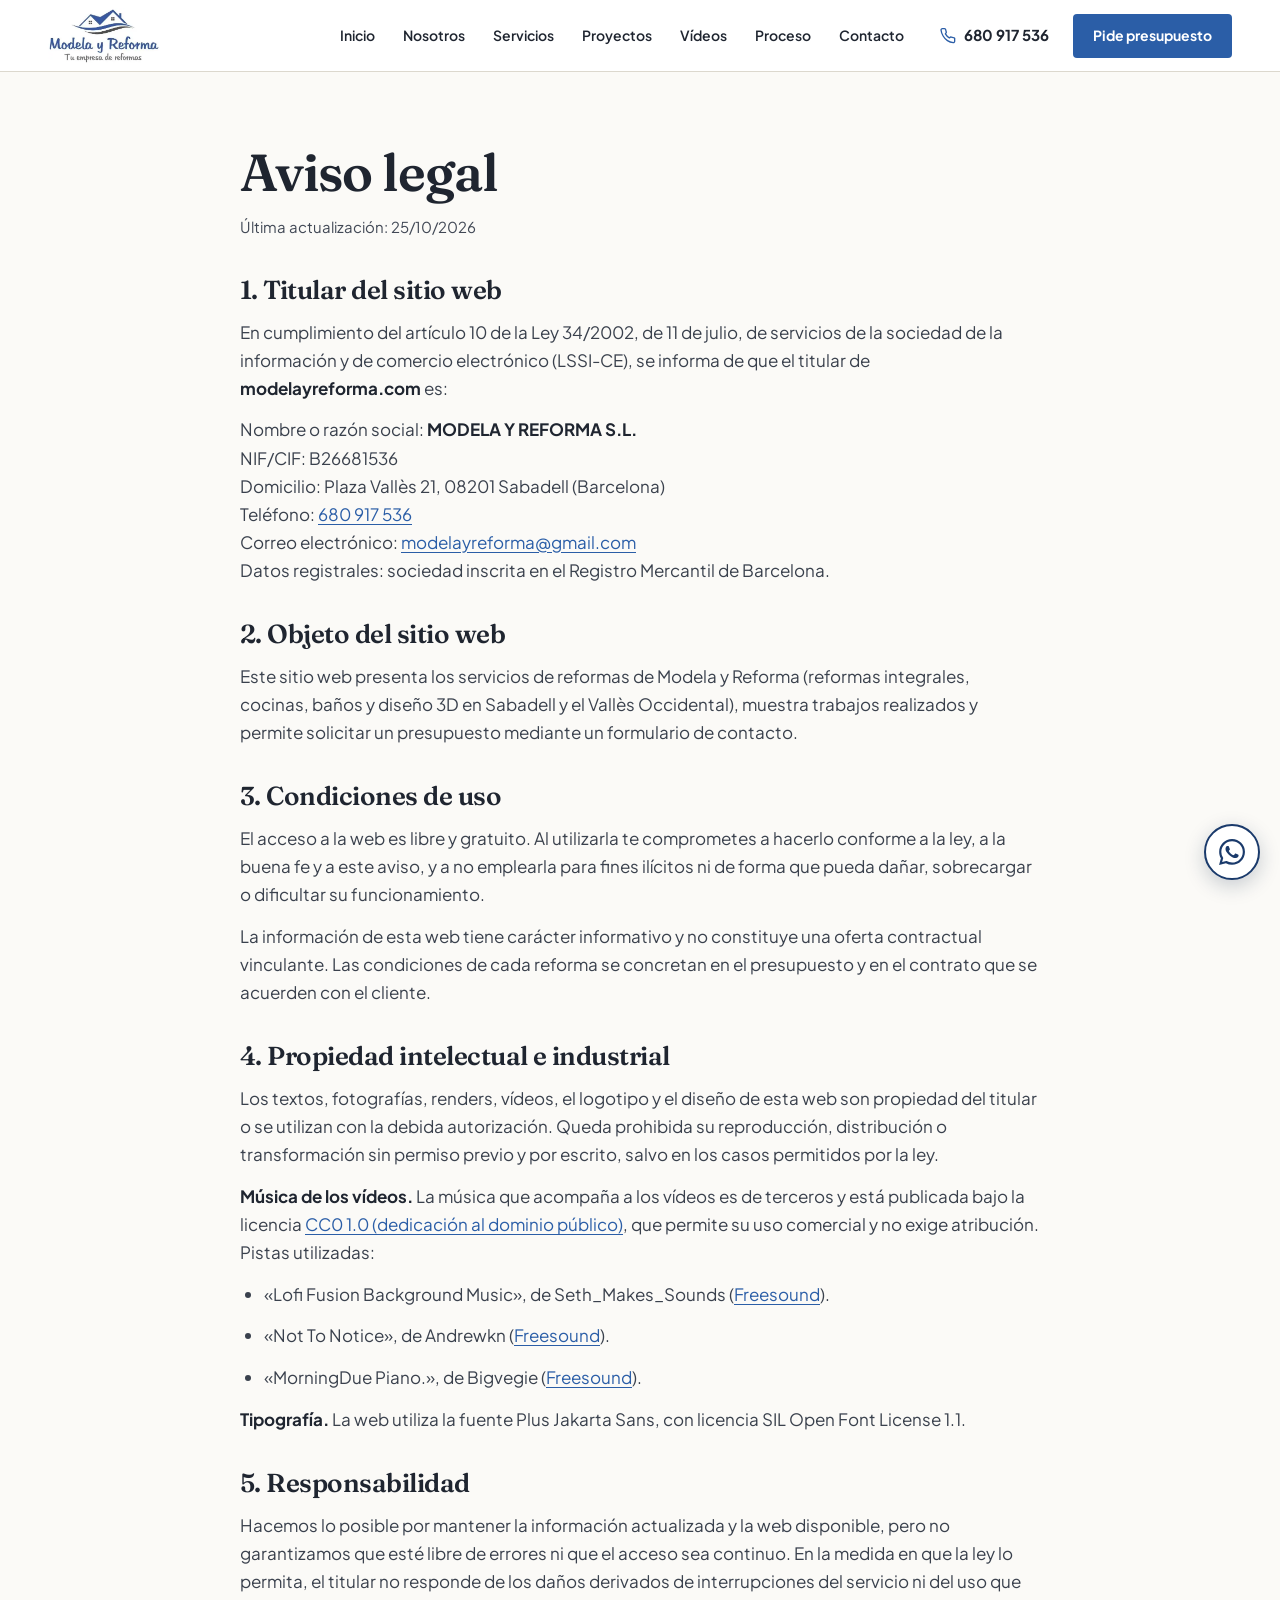
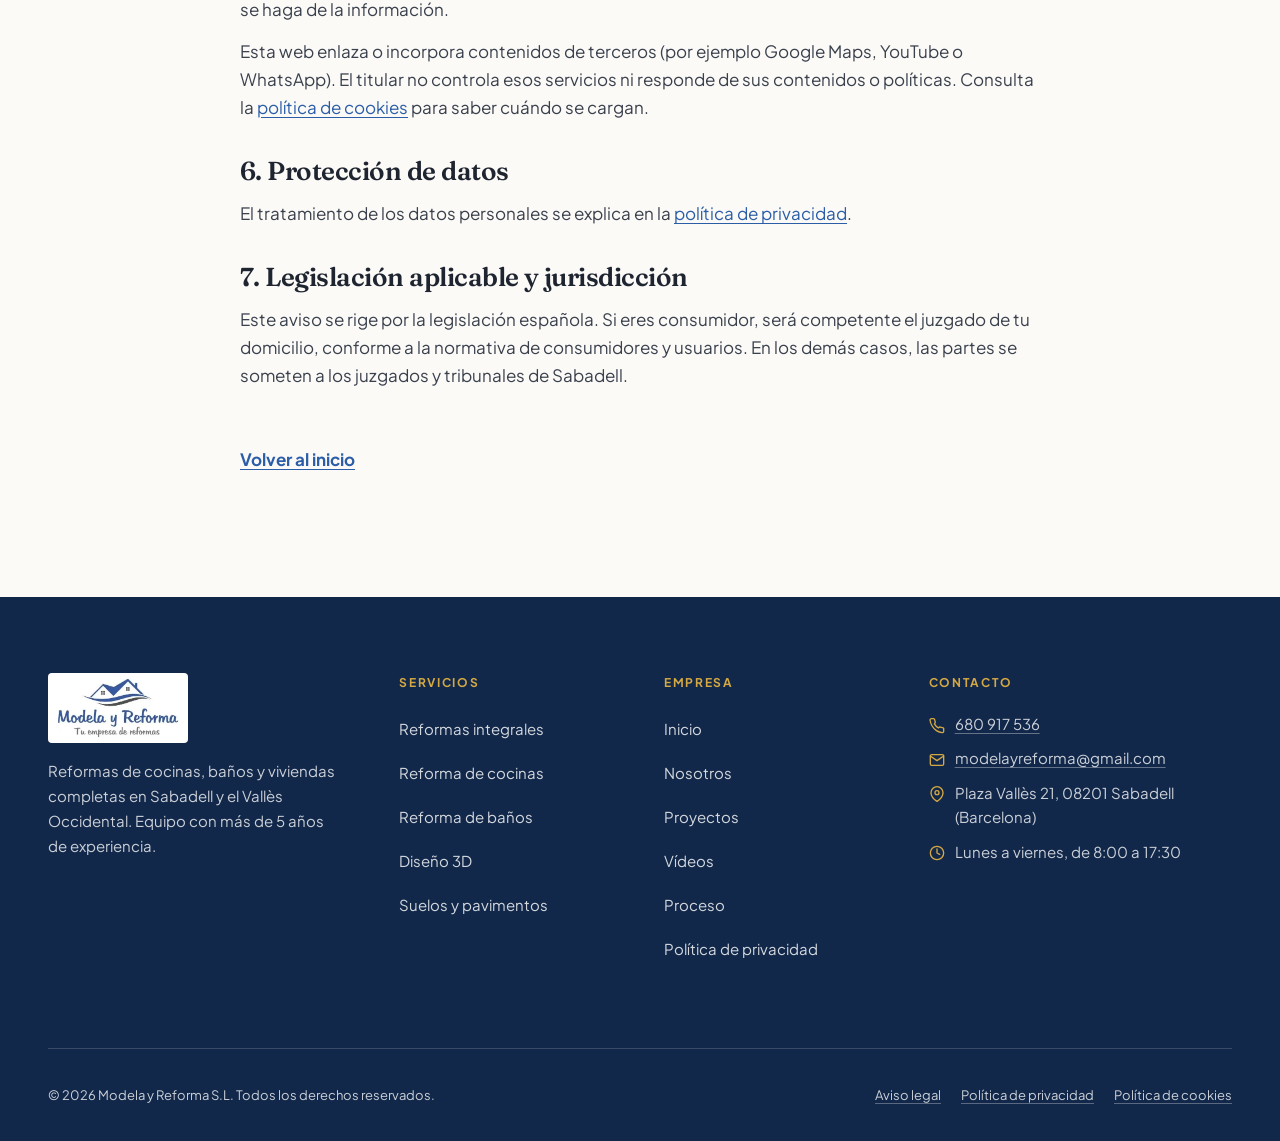
==== commit b2fba37d: "feat(type): Fraunces autoalojada como tipografía de titulares" ====
--- a/aviso-legal.html
+++ b/aviso-legal.html
@@ -24,6 +24,7 @@
   <link rel="canonical" href="https://modelayreforma.com/aviso-legal.html">
 
   <link rel="preload" href="fonts/plus-jakarta-sans-latin.woff2" as="font" type="font/woff2" crossorigin>
+  <link rel="preload" href="fonts/fraunces-latin.woff2" as="font" type="font/woff2" crossorigin>
 
   <link rel="stylesheet" href="css/styles.css">
   <link rel="icon" href="favicon.ico" sizes="32x32">
--- a/css/styles.css
+++ b/css/styles.css
@@ -6,13 +6,21 @@
    el contraste viene del peso (200 / 800) y del tamaño.
    ============================================================= */
 
-/* ---------- Fuente (SIL OFL 1.1, ver fonts/OFL.txt) ---------- */
+/* ---------- Fuentes (SIL OFL 1.1: fonts/OFL.txt y fonts/OFL-Fraunces.txt) ---------- */
 @font-face {
   font-family: 'Plus Jakarta Sans';
   font-style: normal;
   font-weight: 200 800;
   font-display: swap;
   src: url('../fonts/plus-jakarta-sans-latin.woff2') format('woff2');
+  unicode-range: U+0000-00FF, U+0131, U+0152-0153, U+02BB-02BC, U+02C6, U+02DA, U+02DC, U+0304, U+0308, U+0329, U+2000-206F, U+20AC, U+2122, U+2191, U+2193, U+2212, U+2215, U+FEFF, U+FFFD;
+}
+@font-face {
+  font-family: 'Fraunces';
+  font-style: normal;
+  font-weight: 100 900;
+  font-display: swap;
+  src: url('../fonts/fraunces-latin.woff2') format('woff2');
   unicode-range: U+0000-00FF, U+0131, U+0152-0153, U+02BB-02BC, U+02C6, U+02DA, U+02DC, U+0304, U+0308, U+0329, U+2000-206F, U+20AC, U+2122, U+2191, U+2193, U+2212, U+2215, U+FEFF, U+FFFD;
 }
 
@@ -35,6 +43,7 @@
   --ok: #1d6b3a;
 
   --font: 'Plus Jakarta Sans', -apple-system, 'Segoe UI', Roboto, sans-serif;
+  --font-display: 'Fraunces', Georgia, 'Times New Roman', serif;
 
   --nav-height: 72px;
   --gutter: clamp(20px, 4vw, 48px);
@@ -72,7 +81,7 @@
 ul, ol { list-style: none; }
 button, input, select, textarea { font: inherit; color: inherit; }
 button { cursor: pointer; background: none; border: 0; }
-h1, h2, h3, h4 { color: var(--ink); font-weight: 800; line-height: 1.08; letter-spacing: -0.03em; text-wrap: balance; }
+h1, h2, h3, h4 { font-family: var(--font-display); color: var(--ink); font-weight: 600; line-height: 1.1; letter-spacing: -0.02em; text-wrap: balance; }
 p { text-wrap: pretty; }
 strong { font-weight: 700; color: var(--ink); }
 [hidden] { display: none !important; }
@@ -211,7 +220,7 @@
 .hero { display: grid; grid-template-columns: 1fr; margin-top: var(--nav-height); background: var(--blue-deep); }
 .hero__text { padding: clamp(3rem, 8vw, 5rem) var(--gutter); display: flex; align-items: center; }
 .hero__inner { width: 100%; max-width: 38rem; }
-.hero__title { font-size: clamp(2.375rem, 1.5rem + 3vw, 4.25rem); line-height: 1.04; letter-spacing: -0.04em; color: var(--white); }
+.hero__title { font-size: clamp(2.375rem, 1.5rem + 3vw, 4.25rem); line-height: 1.04; letter-spacing: -0.025em; color: var(--white); }
 .hero__lead { margin-top: 1.5rem; font-size: 1.1875rem; line-height: 1.55; color: rgba(255, 255, 255, 0.88); max-width: 32rem; }
 .hero__actions { display: flex; flex-wrap: wrap; gap: 12px; margin-top: 2.25rem; }
 .hero__fact { margin-top: 2.5rem; padding-top: 1.25rem; border-top: 1px solid rgba(255, 255, 255, 0.24); font-size: 0.9375rem; font-weight: 600; color: var(--white); }
@@ -249,7 +258,7 @@
 .page-hero__grid { display: grid; grid-template-columns: 1fr; }
 .page-hero__text { padding: clamp(2.5rem, 6vw, 4.5rem) var(--gutter); }
 .page-hero__inner { max-width: 36rem; }
-.page-hero__title { font-size: clamp(2.125rem, 1.3rem + 3vw, 3.75rem); letter-spacing: -0.035em; line-height: 1.04; }
+.page-hero__title { font-size: clamp(2.125rem, 1.3rem + 3vw, 3.75rem); letter-spacing: -0.02em; line-height: 1.04; }
 .page-hero__lead { margin-top: 1.5rem; font-size: 1.125rem; color: var(--body); max-width: 32rem; }
 .page-hero__actions { display: flex; flex-wrap: wrap; gap: 12px; margin-top: 2rem; }
 .page-hero__media { min-height: 18rem; position: relative; overflow: hidden; background: var(--blue-ink); }
@@ -300,7 +309,7 @@
 /* Texto largo de páginas de servicio */
 .prose { max-width: 42rem; }
 .prose p { margin-top: 1.1rem; }
-.prose h2, .content-title { margin-top: clamp(2.5rem, 5vw, 3.5rem); font-size: clamp(1.5rem, 1.1rem + 1.4vw, 2.125rem); letter-spacing: -0.025em; }
+.prose h2, .content-title { margin-top: clamp(2.5rem, 5vw, 3.5rem); font-size: clamp(1.5rem, 1.1rem + 1.4vw, 2.125rem); letter-spacing: -0.02em; }
 .prose h2:first-child, .content-title--first { margin-top: 0; }
 .prose p:first-child { margin-top: 0; }
 .prose h2 + p, .content-title + p { margin-top: 1rem; }
@@ -337,7 +346,7 @@
 .service__media--floor img { object-position: 50% 88%; }
 .service__media--obra img { object-position: 50% 35%; }
 .service__body { display: flex; flex-direction: column; flex: 1; padding: clamp(1.25rem, 2.5vw, 2rem); }
-.service__title { font-size: clamp(1.5rem, 1.1rem + 1.2vw, 2rem); letter-spacing: -0.03em; }
+.service__title { font-size: clamp(1.5rem, 1.1rem + 1.2vw, 2rem); letter-spacing: -0.02em; }
 .service__text { margin-top: 0.75rem; color: var(--body); font-size: 1rem; max-width: 34rem; }
 .service__link { margin-top: auto; padding-top: 1.5rem; }
 .service__link .link-arrow { min-height: 44px; align-items: center; }
@@ -480,8 +489,8 @@
 .process__list { counter-reset: step; }
 .step { display: grid; grid-template-columns: auto 1fr; gap: 0 clamp(1.25rem, 3vw, 2.5rem); padding: clamp(1.75rem, 4vw, 3rem) 0; border-top: 1px solid rgba(255, 255, 255, 0.2); }
 .step:last-child { border-bottom: 1px solid rgba(255, 255, 255, 0.2); }
-.step__num { grid-row: span 2; font-size: clamp(2.75rem, 1.6rem + 4vw, 5rem); font-weight: 200; line-height: 0.95; letter-spacing: -0.05em; color: var(--gold); font-variant-numeric: tabular-nums; min-width: 1.6em; }
-.step__title { font-size: clamp(1.375rem, 1rem + 1.2vw, 2rem); letter-spacing: -0.025em; }
+.step__num { grid-row: span 2; font-family: var(--font-display); font-size: clamp(2.75rem, 1.6rem + 4vw, 5rem); font-weight: 300; line-height: 0.95; letter-spacing: -0.02em; color: var(--gold); font-variant-numeric: tabular-nums; min-width: 1.6em; }
+.step__title { font-size: clamp(1.375rem, 1rem + 1.2vw, 2rem); letter-spacing: -0.02em; }
 .step__text { margin-top: 0.6rem; max-width: 32rem; color: rgba(255, 255, 255, 0.8); }
 @media (prefers-reduced-motion: no-preference) {
   .process.has-moment .step__num { color: rgba(255, 255, 255, 0.45); transition: color 400ms var(--ease-out); }
@@ -502,7 +511,7 @@
 .quotes-layout__media img { width: 100%; aspect-ratio: 4 / 5; object-fit: cover; }
 .quotes { display: grid; gap: clamp(2rem, 4vw, 3rem); }
 .quote { display: flex; flex-direction: column; border-top: 2px solid var(--ink); padding-top: 1.5rem; }
-.quote__text { font-size: clamp(1.25rem, 1rem + 1vw, 1.75rem); font-weight: 300; line-height: 1.35; letter-spacing: -0.02em; color: var(--ink); text-wrap: pretty; }
+.quote__text { font-family: var(--font-display); font-size: clamp(1.25rem, 1rem + 1vw, 1.75rem); font-weight: 400; line-height: 1.35; letter-spacing: -0.02em; color: var(--ink); text-wrap: pretty; }
 .quote__author { display: flex; align-items: center; gap: 12px; margin-top: 1.5rem; font-size: 0.9375rem; }
 .quote__name { font-style: normal; font-weight: 700; color: var(--ink); }
 .quote__place { color: var(--muted); }
@@ -542,7 +551,7 @@
 .contact__panel h2 { color: var(--white); font-size: clamp(1.875rem, 1.2rem + 2.4vw, 3rem); }
 .contact__phone {
   display: inline-flex; align-items: center; min-height: 48px; margin-top: 1.5rem;
-  font-size: clamp(1.875rem, 1.2rem + 2.6vw, 3rem); font-weight: 800; letter-spacing: -0.035em; color: var(--white);
+  font-size: clamp(1.875rem, 1.2rem + 2.6vw, 3rem); font-weight: 800; letter-spacing: -0.02em; color: var(--white);
   text-decoration: underline; text-decoration-thickness: 3px; text-underline-offset: 6px; text-decoration-color: transparent;
   transition: text-decoration-color var(--t-base) ease-out;
 }
@@ -553,7 +562,7 @@
 .contact__value { display: block; margin-top: 4px; color: var(--white); font-weight: 600; word-break: break-word; }
 .contact__value a { display: inline-flex; align-items: center; min-height: 44px; text-decoration: underline; text-underline-offset: 3px; text-decoration-color: rgba(255, 255, 255, 0.4); }
 .contact__form { padding: clamp(1.75rem, 4vw, 3rem); }
-.form__title { font-size: clamp(1.5rem, 1.1rem + 1.2vw, 2rem); letter-spacing: -0.03em; }
+.form__title { font-size: clamp(1.5rem, 1.1rem + 1.2vw, 2rem); letter-spacing: -0.02em; }
 .form__subtitle { margin-top: 0.5rem; color: var(--muted); font-size: 0.9375rem; }
 @media (min-width: 960px) { .contact { grid-template-columns: minmax(0, 5fr) minmax(0, 7fr); } }
 
@@ -605,7 +614,7 @@
 
 /* Mapa bajo clic y zonas */
 .zone { display: grid; gap: 1.5rem; margin-top: clamp(2.5rem, 5vw, 4rem); }
-.zone__title { font-size: clamp(1.5rem, 1.1rem + 1.2vw, 2rem); letter-spacing: -0.03em; }
+.zone__title { font-size: clamp(1.5rem, 1.1rem + 1.2vw, 2rem); letter-spacing: -0.02em; }
 .zone__text { margin-top: 0.75rem; max-width: 30rem; }
 .tag-list { display: flex; flex-wrap: wrap; gap: 8px; margin-top: 1.25rem; }
 .tag { padding: 7px 14px; border: 1.5px solid var(--line); border-radius: 999px; font-size: 0.8125rem; font-weight: 700; color: var(--ink); background: var(--white); }
@@ -623,7 +632,7 @@
    ============================================================= */
 .cta-section { background: var(--blue); color: var(--white); padding-block: clamp(3.5rem, 8vw, 6rem); }
 .cta__content { max-width: 46rem; }
-.cta__title { font-size: clamp(2rem, 1.2rem + 3.2vw, 3.5rem); color: var(--white); letter-spacing: -0.035em; }
+.cta__title { font-size: clamp(2rem, 1.2rem + 3.2vw, 3.5rem); color: var(--white); letter-spacing: -0.02em; }
 .cta__desc { margin-top: 1.1rem; font-size: 1.125rem; color: rgba(255, 255, 255, 0.88); max-width: 34rem; }
 .cta__actions { display: flex; flex-wrap: wrap; gap: 12px; margin-top: 2rem; }
 
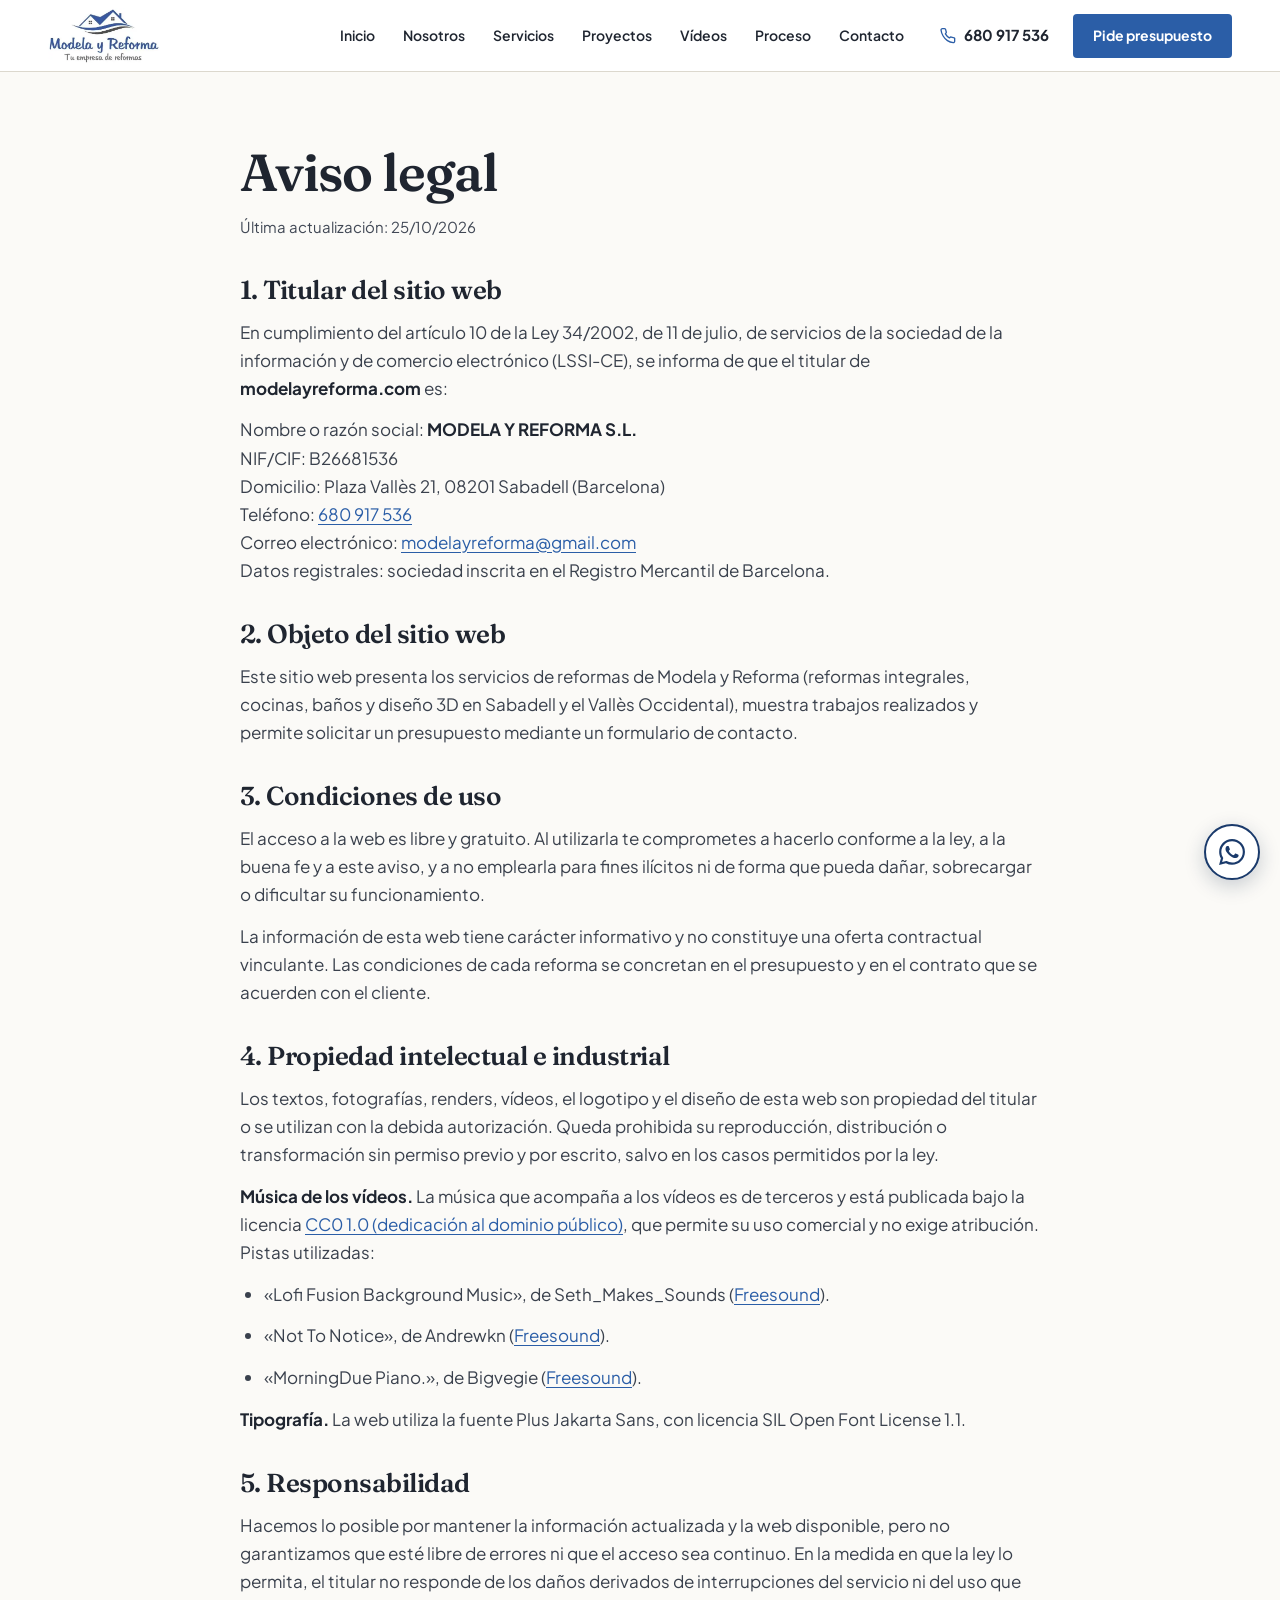
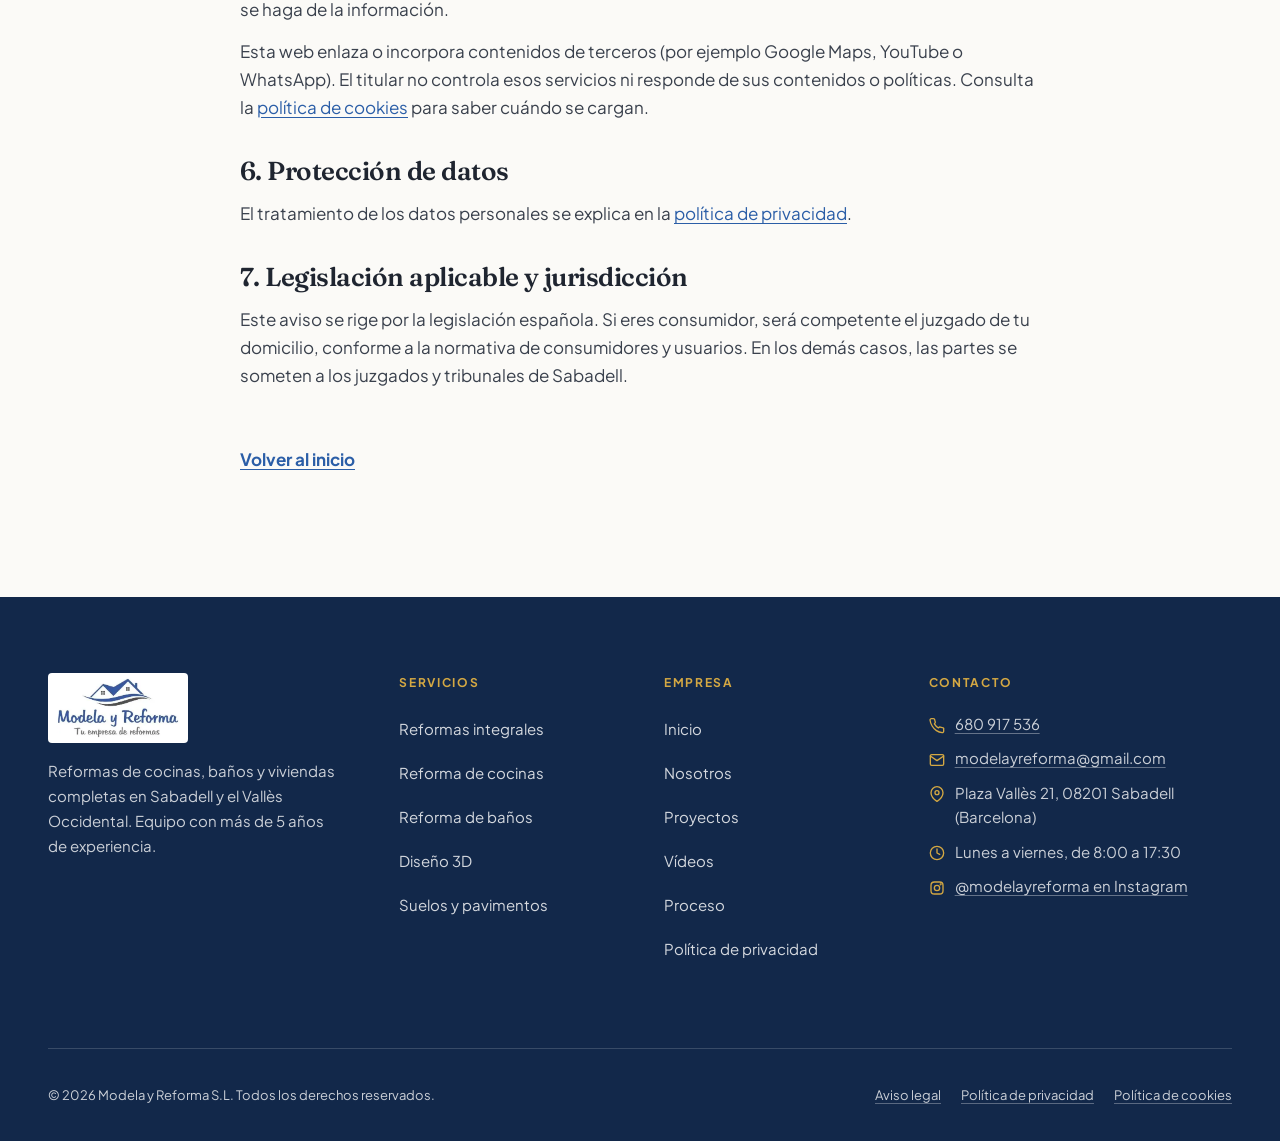
==== commit 61042721: "feat(seo): enlace a Instagram en el pie y sameAs en el JSON-LD" ====
--- a/aviso-legal.html
+++ b/aviso-legal.html
@@ -235,6 +235,10 @@
             <svg xmlns="http://www.w3.org/2000/svg" viewBox="0 0 24 24" fill="none" stroke="currentColor" stroke-width="2" stroke-linecap="round" stroke-linejoin="round" aria-hidden="true"><circle cx="12" cy="12" r="10"/><polyline points="12 6 12 12 16 14"/></svg>
             <span>Lunes a viernes, de 8:00 a 17:30</span>
           </div>
+          <div class="footer__contact-item">
+            <svg xmlns="http://www.w3.org/2000/svg" viewBox="0 0 24 24" fill="none" stroke="currentColor" stroke-width="2" stroke-linecap="round" stroke-linejoin="round" aria-hidden="true"><rect x="3" y="3" width="18" height="18" rx="5"/><circle cx="12" cy="12" r="4"/><circle cx="17.5" cy="6.5" r=".6" fill="currentColor"/></svg>
+            <a href="https://www.instagram.com/modelayreforma/" target="_blank" rel="noopener noreferrer">@modelayreforma en Instagram<span class="video-card__ext"> (se abre en otra pestaña)</span></a>
+          </div>
         </div>
       </div>
       <div class="footer__bottom">
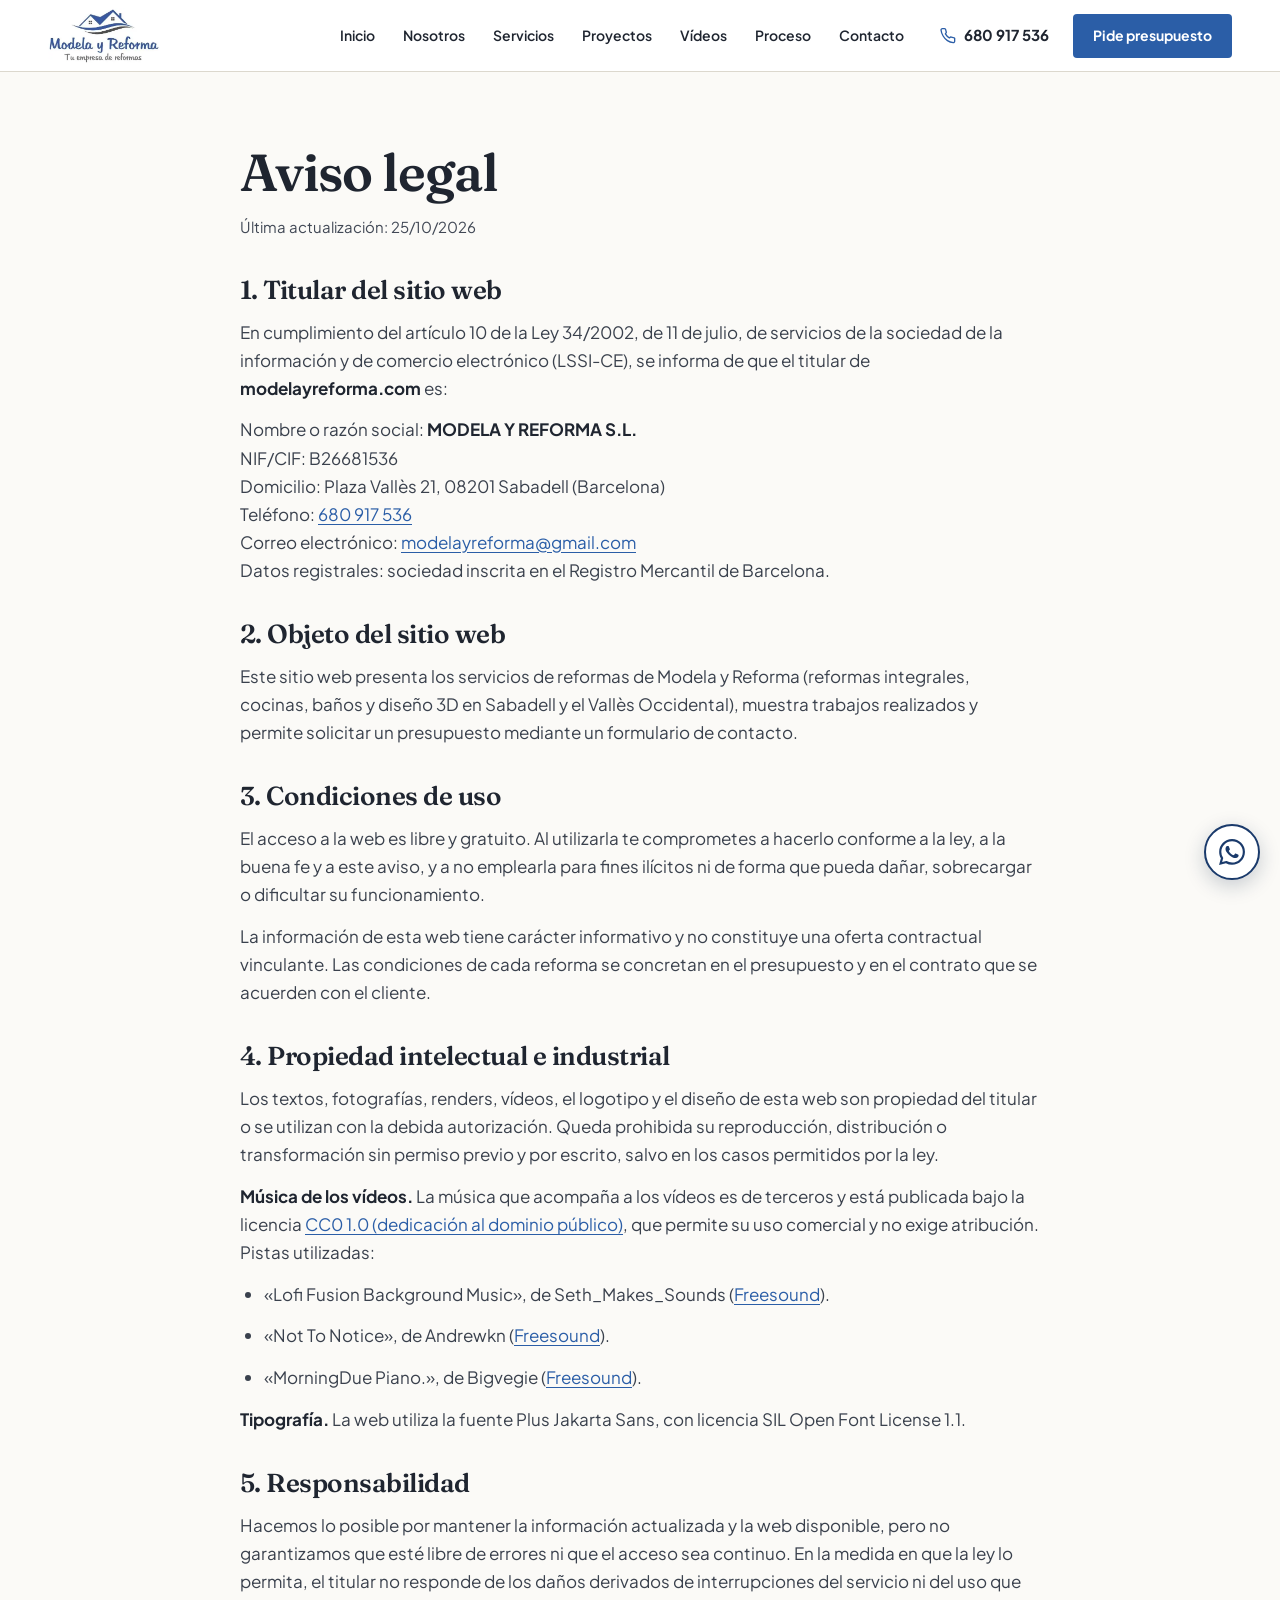
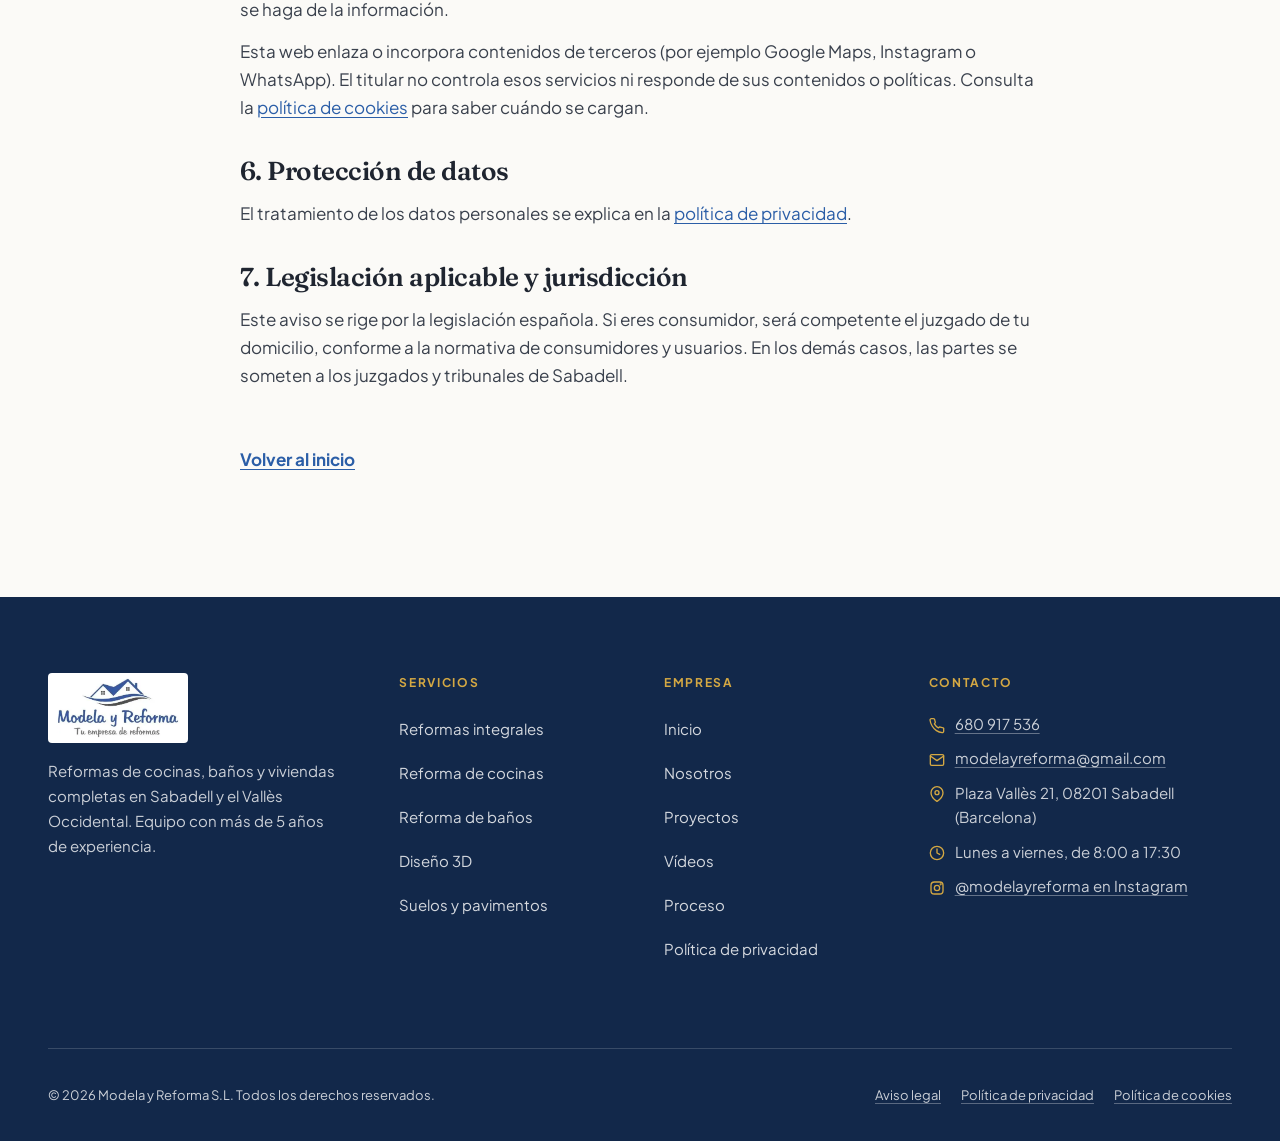
==== commit 6de3f02e: "feat(videos): los vídeos pasan de YouTube a reels de Instagram; política de cookies y privacidad act" ====
--- a/aviso-legal.html
+++ b/aviso-legal.html
@@ -155,7 +155,7 @@
           no responde de los daños derivados de interrupciones del servicio ni del uso que se haga de la información.
         </p>
         <p>
-          Esta web enlaza o incorpora contenidos de terceros (por ejemplo Google Maps, YouTube o WhatsApp). El
+          Esta web enlaza o incorpora contenidos de terceros (por ejemplo Google Maps, Instagram o WhatsApp). El
           titular no controla esos servicios ni responde de sus contenidos o políticas. Consulta la
           <a href="politica-cookies.html">política de cookies</a> para saber cuándo se cargan.
         </p>
--- a/css/styles.css
+++ b/css/styles.css
@@ -454,7 +454,9 @@
 .video-facade__play:active .video-facade__icon { transform: scale(0.94); }
 .video-facade__play:focus-visible { outline: 3px solid var(--gold); outline-offset: -6px; }
 @media (hover: hover) and (pointer: fine) { .video-facade__play:hover .video-facade__icon { transform: scale(1.06); background: var(--gold); } }
-.video-facade iframe { position: absolute; inset: 0; width: 100%; height: 100%; border: 0; }
+/* Instagram's embed brings its own header and footer, so the playing card grows taller than the thumbnail */
+.video-facade.is-playing { height: auto; aspect-ratio: auto; background: var(--white); }
+.video-facade iframe { display: block; width: 100%; aspect-ratio: 9 / 19; border: 0; }
 .video-card__body { padding: 16px 16px 18px; }
 .video-card__title { font-size: 0.9375rem; line-height: 1.3; letter-spacing: -0.01em; font-weight: 700; }
 .video-card__text { margin-top: 8px; font-size: 0.875rem; color: var(--muted); }
@@ -462,7 +464,7 @@
 .video-card__links a { display: inline-flex; align-items: center; min-height: 44px; color: var(--blue); text-decoration: underline; text-underline-offset: 3px; }
 .video-card__ext { position: absolute; width: 1px; height: 1px; overflow: hidden; clip-path: inset(50%); white-space: nowrap; }
 .video-card { width: calc(var(--video-h) * 0.58 + 2px); }
-.video-card:has(.video-facade--ar-3-4) { width: calc(var(--video-h) * 0.75 + 2px); }
+.video-card:has(.video-facade.is-playing) { width: 21rem; }
 .video-carousel__btn {
   position: absolute; z-index: 2; top: calc(var(--video-h) / 2 - 24px); display: none; align-items: center; justify-content: center;
   width: 48px; height: 48px; border-radius: 50%; background: var(--white); color: var(--ink); box-shadow: 0 2px 10px rgba(18, 40, 74, 0.25);
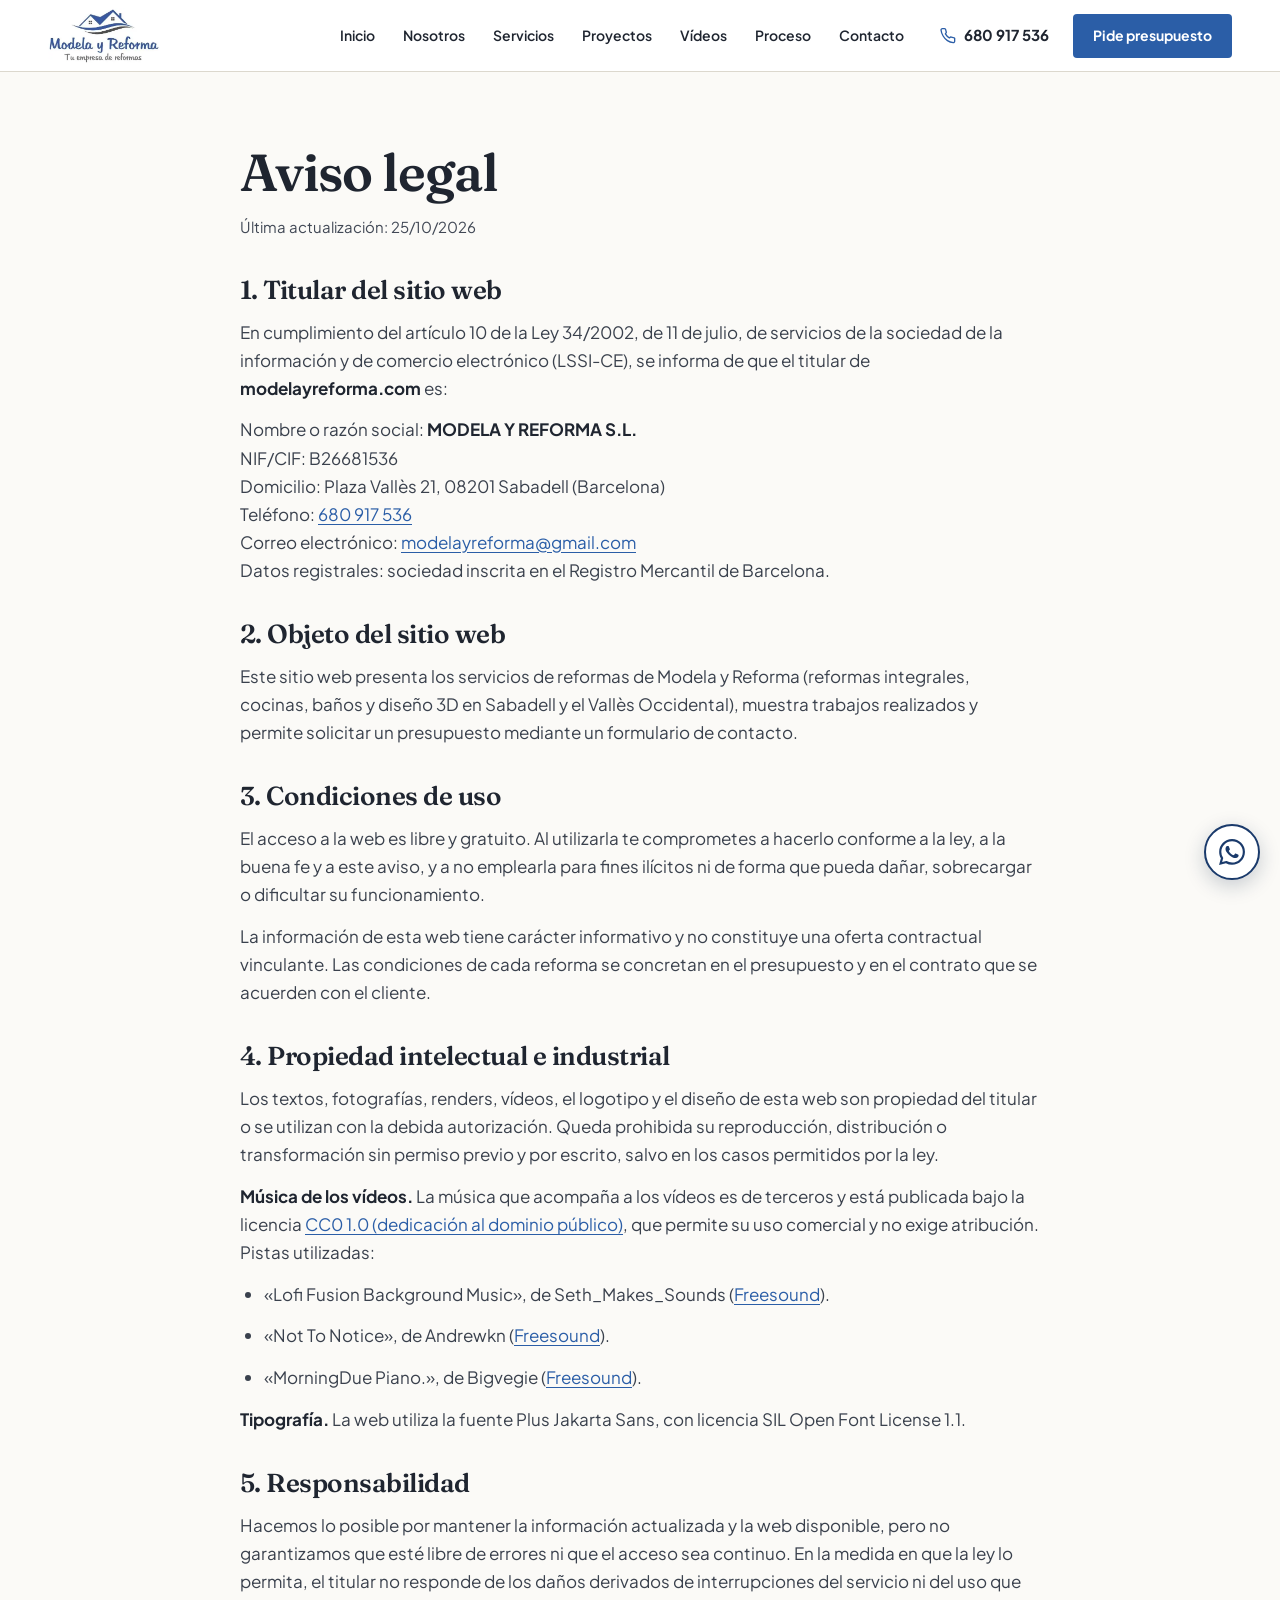
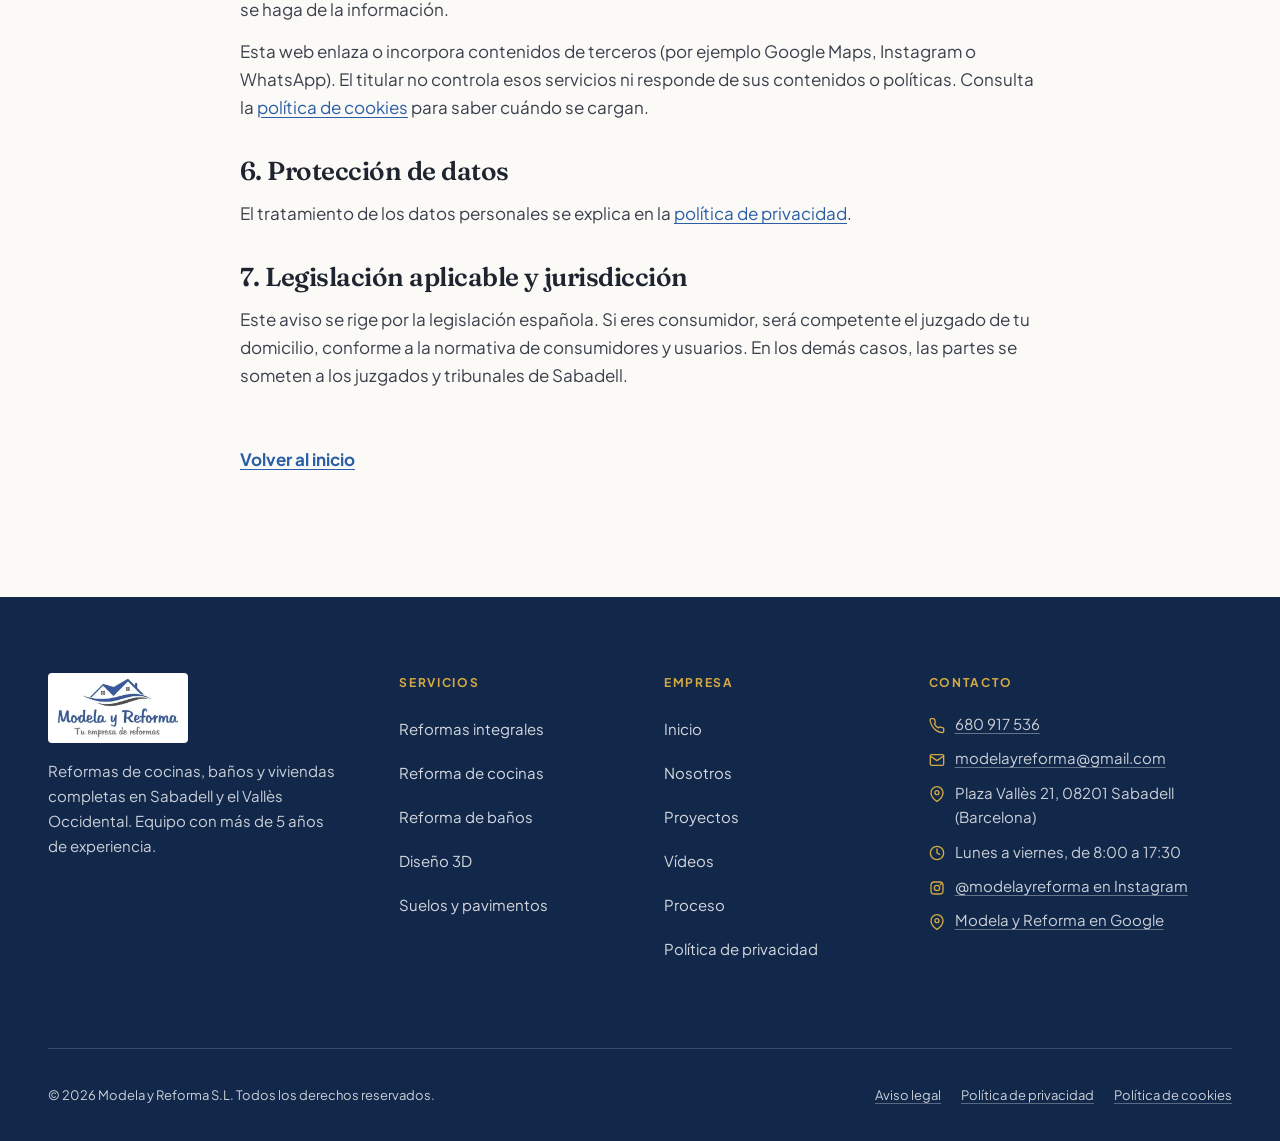
==== commit add285a2: "feat(seo): enlace a la ficha de Google (pie, mapa), sameAs y hasMap" ====
--- a/aviso-legal.html
+++ b/aviso-legal.html
@@ -239,6 +239,10 @@
             <svg xmlns="http://www.w3.org/2000/svg" viewBox="0 0 24 24" fill="none" stroke="currentColor" stroke-width="2" stroke-linecap="round" stroke-linejoin="round" aria-hidden="true"><rect x="3" y="3" width="18" height="18" rx="5"/><circle cx="12" cy="12" r="4"/><circle cx="17.5" cy="6.5" r=".6" fill="currentColor"/></svg>
             <a href="https://www.instagram.com/modelayreforma/" target="_blank" rel="noopener noreferrer">@modelayreforma en Instagram<span class="video-card__ext"> (se abre en otra pestaña)</span></a>
           </div>
+          <div class="footer__contact-item">
+            <svg xmlns="http://www.w3.org/2000/svg" viewBox="0 0 24 24" fill="none" stroke="currentColor" stroke-width="2" stroke-linecap="round" stroke-linejoin="round" aria-hidden="true"><path d="M21 10c0 7-9 13-9 13s-9-6-9-13a9 9 0 0 1 18 0z"/><circle cx="12" cy="10" r="3"/></svg>
+            <a href="https://share.google/HfESZU33AaqXhA6Zc" target="_blank" rel="noopener noreferrer">Modela y Reforma en Google<span class="video-card__ext"> (se abre en otra pestaña)</span></a>
+          </div>
         </div>
       </div>
       <div class="footer__bottom">
